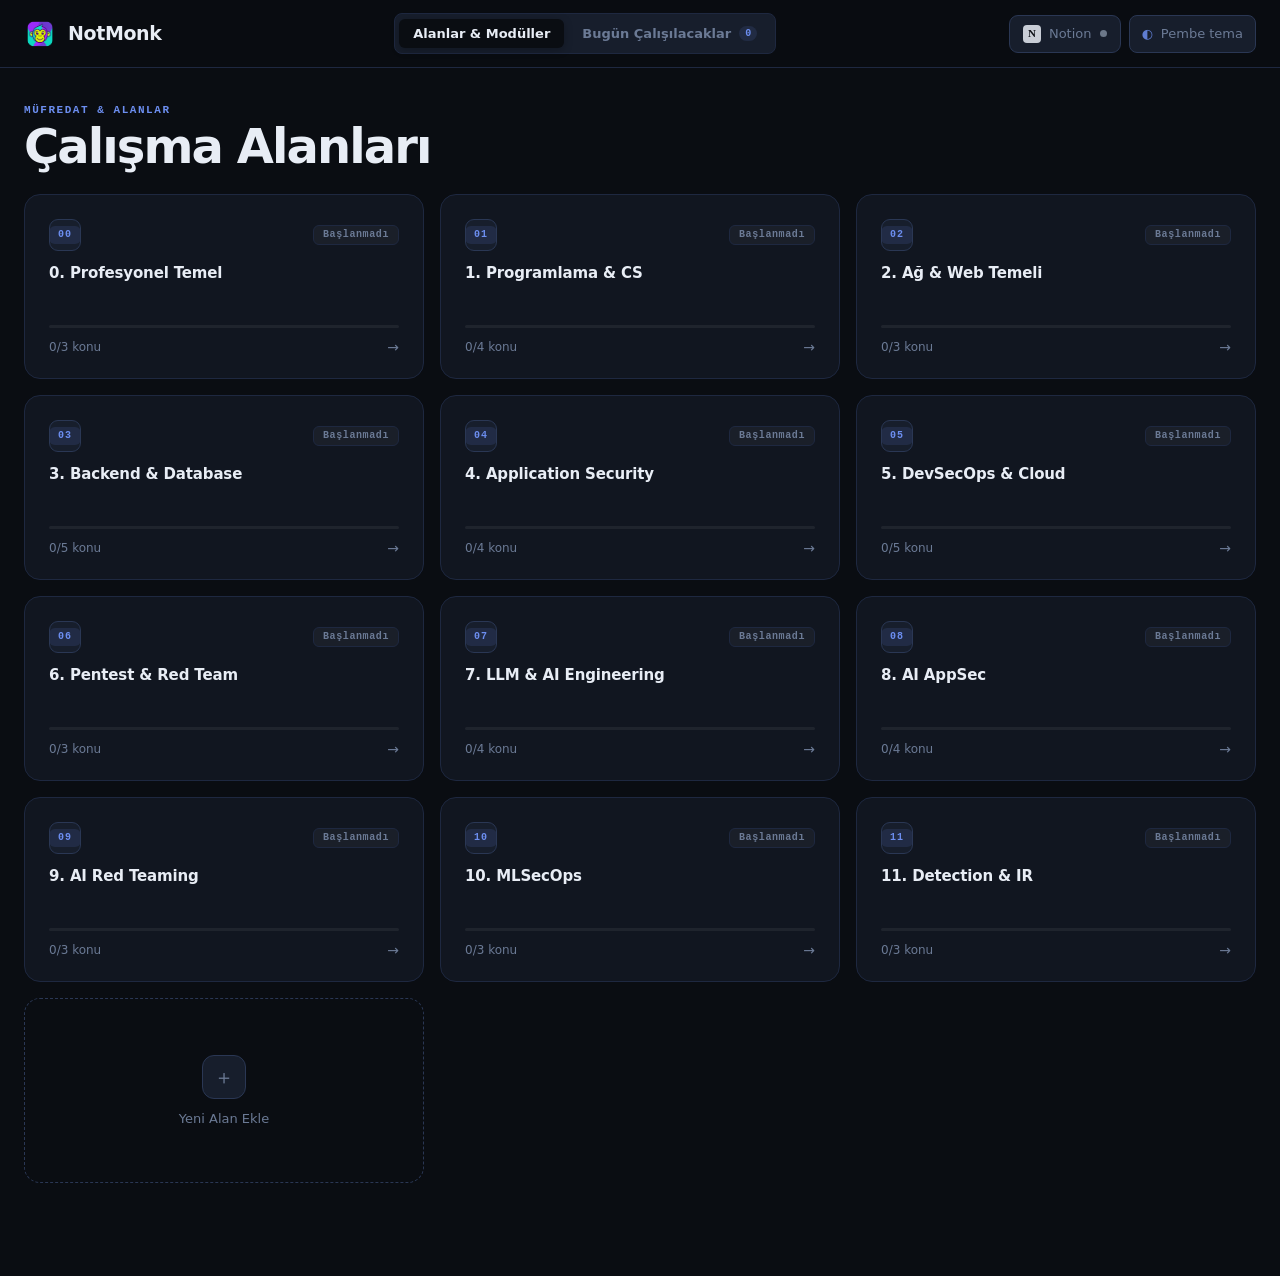
==== index.html @ cabd8d09 "feat(avatar): add custom profile photo & emoji upload system for areas with Notion sync" ====
<!DOCTYPE html>
<html lang="tr">
<head>
  <meta charset="UTF-8">
  <meta name="viewport" content="width=device-width, initial-scale=1">
  <title>NotMonk</title>
  <link rel="icon" type="image/png" href="assets/icon-32.png">
  <link rel="stylesheet" href="styles.css">
  <link rel="stylesheet" href="theme.css">
  <link rel="stylesheet" href="editor.css">
</head>
<body>
  <nav class="nav-shell">
    <div class="nav-inner">
      <a class="brand" href="#"><img class="brand-logo" src="assets/notmonk-logo.png" alt=""><strong>NotMonk</strong></a>
      <div class="nav-tabs">
        <button id="tab-modules" class="nav-tab active" type="button">
          <span>Alanlar & Modüller</span>
        </button>
        <button id="tab-today" class="nav-tab" type="button">
          <span>Bugün Çalışılacaklar</span>
          <b id="today-count-badge" class="tab-badge">0</b>
        </button>
      </div>
      <div class="nav-actions">
        <button id="notion-toggle-btn" class="nav-icon-btn" type="button" title="Notion Entegrasyonu">
          <span class="notion-icon">N</span>
          <span class="nav-btn-label">Notion</span>
          <span id="notion-status-dot" class="notion-status-dot" title="Bağlantı bekleniyor"></span>
        </button>
        <button id="theme-toggle" class="nav-icon-btn theme-toggle" type="button" aria-label="Temayı değiştir" title="Tema değiştir">
          <span class="theme-icon" aria-hidden="true">◐</span>
          <span class="nav-btn-label" id="theme-label">Pembe tema</span>
        </button>
        <button id="expand-tab" class="nav-icon-btn expand-btn" type="button" aria-label="Tam ekranda aç" title="Tam sekmede aç">⤢</button>
      </div>
    </div>
  </nav>
  <main class="app-shell">
    <section class="dashboard-head">
      <div class="dashboard-title-wrap">
        <button id="back-to-modules" class="back-btn hidden" type="button" title="Alanlara Geri Dön">
          <span class="back-arrow">←</span>
          <span>Tüm Alanlar</span>
        </button>
        <div>
          <span id="page-section-code" class="section-code">MÜFREDAT & ALANLAR</span>
          <div class="page-title-row">
            <button id="page-title-avatar" class="page-title-avatar hidden" type="button" title="Profil Fotoğrafını Değiştir"></button>
            <h1 id="page-title">Çalışma Alanları</h1>
          </div>
        </div>
      </div>
      <select id="sort-select" class="hidden" aria-hidden="true"><option value="updatedAt-desc">Elle sıralama</option></select>
    </section>

    <section class="workspace">
      <!-- 1. Seviye: Alan / Modül Kartları Izgarası -->
      <section id="modules-view" class="modules-view">
        <div id="modules-grid" class="modules-grid"></div>
      </section>

      <!-- 2. Seviye: Seçilen Modülün veya Bugünün Konuları -->
      <section id="topics-view" class="topics-view hidden">
        <div class="control-bar-header">
          <button id="clear-filters" class="clear-filters-link" type="button">Filtreleri temizle</button>
        </div>
        <div class="control-bar">
          <label class="search-wrap"><span>⌕</span><input id="search" type="search" placeholder="Konu veya not ara"></label>
          <label class="control-select"><span>DURUM</span><select id="status-filter">
            <option value="all">Tümü</option>
            <option value="todo">Başlamadım</option>
            <option value="learning">Öğreniyorum</option>
            <option value="done">Öğrendim</option>
          </select></label>
        </div>
        <div class="result-line">
          <span><b id="result-count">0</b> konu gösteriliyor</span>
          <button id="add-topic-btn" class="primary area-add-topic-btn" type="button">＋ Konu Ekle</button>
        </div>
        <section id="empty-state" class="empty hidden">
          <span>＋</span>
          <h2>Bu alanda henüz konu yok</h2>
          <p>İlk konunu ekleyerek başla.</p><button id="empty-add" class="primary">İlk konuyu ekle</button>
        </section>
        <section id="today-empty" class="empty hidden">
          <span>⭐</span>
          <h2>Bugün için seçili konu yok</h2>
          <p>Modüllerdeki konuların yanındaki yıldıza (★) basarak buraya ekleyebilirsin.</p>
          <button id="switch-to-all-btn" class="secondary" type="button">Alanlara Git</button>
        </section>
        <section id="no-results" class="empty hidden">
          <span>⌕</span>
          <h2>Sonuç bulunamadı</h2>
          <p>Aramanı veya filtrelerini değiştirmeyi dene.</p>
        </section>

        <section id="table-view" class="table-shell">
          <table>
            <thead>
              <tr>
                <th class="drag-head"></th>
                <th class="number-head">#</th>
                <th>KONU</th>
                <th>ALAN</th>
                <th class="status-head">DURUM</th>
                <th>NOT</th>
                <th>GÜNCELLEME</th>
                <th></th>
              </tr>
            </thead>
            <tbody id="topic-table-body"></tbody>
          </table>
        </section>
        <nav id="pagination" class="pagination" aria-label="Konu sayfaları"></nav>
      </section>
    </section>
  </main>
  <dialog id="topic-dialog" class="topic-page">
    <form id="topic-form" method="dialog" name="topic-form">
      <header class="editor-header">
        <div>
          <p class="eyebrow">KONU ÇALIŞMA SAYFASI</p>
          <h2 id="dialog-title">Konu ekle</h2>
        </div>
        <div class="editor-header-actions">
          <button id="toggle-editor-expand" class="icon-button expand-modal-btn" type="button" title="Tam Ekran Genişlet / Küçült">⤢</button>
          <a id="editor-notion-link" class="editor-notion-link hidden" target="_blank" rel="noopener" title="Notion'da aç"><span>N</span> Notion'da Aç ↗</a>
          <span id="save-hint">Değişiklikler kaydedilmedi</span>
          <button id="close-dialog" class="icon-button" type="button" aria-label="Kapat">×</button>
        </div>
      </header><input id="edit-id" type="hidden">
      <div class="editor-layout">
        <aside class="topic-sidebar">
          <label>KONU BAŞLIĞI<input id="title" required="" maxlength="120" placeholder="Örn. HTTP istek ve cevapları"></label>
          <div class="category-field">
            <div class="field-label-row"><span>ALAN</span><button id="toggle-category-manager" type="button" aria-expanded="false"><i>＋</i><b>Alanları yönet</b></button></div>
            <select id="category"></select>
            <section id="category-manager" class="category-manager">
              <div class="manager-heading"><div><b>Alanların</b><span id="category-count">0 alan</span></div><small>Kullanılan alanlar korunur</small></div>
              <div class="add-category"><input id="new-category" maxlength="30" placeholder="Yeni bir alan yaz…"><button id="add-category" type="button"><span>＋</span> Ekle</button></div>
              <div id="category-list" class="category-list"></div>
            </section>
          </div>
          <label>KAYNAK BAĞLANTISI<input id="resource" type="url" placeholder="https://..."></label>
          <section class="editor-status">
            <span>DURUM</span>
            <div id="editor-status-buttons" class="status-buttons"></div>
          </section>
        </aside>
        <div id="editor-resizer" class="editor-resizer" title="Genişletmek için sağa/sola sürükle"></div>
        <section class="notes-editor">
          <div class="notes-toolbar">
            <div class="notes-toolbar-left">
              <span class="notes-label">NOT DEFTERİ</span>
              <div class="notes-quick-tools">
                <button id="toolbar-link-btn" class="notes-tool-btn" type="button" title="Bağlantı Ekle (Ctrl+K)"><span>🔗</span> Link</button>
                <button id="toolbar-image-btn" class="notes-tool-btn" type="button" title="Görsel Ekle"><span>🖼️</span> Görsel</button>
              </div>
            </div>
            <span><b id="note-count">0</b> karakter</span>
          </div>
          <div class="editor-content-wrapper">
            <!-- Notion-style Floating Selection Toolbar -->
            <div id="editor-toolbar" class="editor-floating-toolbar hidden">
              <div class="float-group">
                <button type="button" class="float-btn" data-cmd="h1" title="Büyük Başlık (H1)">H1</button>
                <button type="button" class="float-btn" data-cmd="h2" title="Orta Başlık (H2)">H2</button>
              </div>
              <div class="float-divider"></div>
              <div class="float-group">
                <button type="button" class="float-btn" data-cmd="bold" title="Kalın (Ctrl+B)"><b>B</b></button>
                <button type="button" class="float-btn" data-cmd="italic" title="İtalik (Ctrl+I)"><i>I</i></button>
                <button type="button" class="float-btn" data-cmd="strike" title="Üstü Çizili"><s>S</s></button>
                <button type="button" class="float-btn" data-cmd="link" title="Bağlantı Ekle (Ctrl+K)">🔗</button>
                <button type="button" class="float-btn" data-cmd="image" title="Görsel Ekle">🖼️</button>
                <button type="button" class="float-btn" data-cmd="inline-code" title="Satır İçi Kod">&lt;/&gt;</button>
              </div>
              <div class="float-divider"></div>
              <div class="float-group">
                <button type="button" class="float-btn float-block-btn" data-cmd="code-block" title="Seçimi Kod Bloğuna Dönüştür">
                  <span class="float-icon">⚡</span> Kod
                </button>
                <button type="button" class="float-btn float-block-btn" data-cmd="terminal" title="Seçimi Terminal Komutuna Dönüştür">
                  <span class="float-icon">$</span> Terminal
                </button>
                <button type="button" class="float-btn float-block-btn" data-cmd="quote" title="Alıntıya Dönüştür">
                  <span class="float-icon">”</span> Alıntı
                </button>
                <button type="button" class="float-btn float-block-btn" data-cmd="info" title="İpucuna Dönüştür">
                  <span class="float-icon">💡</span> İpucu
                </button>
              </div>
              <div class="float-divider"></div>
              <div class="float-group float-colors">
                <button type="button" class="float-btn float-color" data-cmd="color" data-val="#6c8ef0" title="İndigo"><span class="color-dot" style="background:#6c8ef0"></span></button>
                <button type="button" class="float-btn float-color" data-cmd="color" data-val="#34d399" title="Yeşil"><span class="color-dot" style="background:#34d399"></span></button>
                <button type="button" class="float-btn float-color" data-cmd="color" data-val="#fbbf24" title="Sarı"><span class="color-dot" style="background:#fbbf24"></span></button>
                <button type="button" class="float-btn float-color" data-cmd="color" data-val="#f87171" title="Kırmızı"><span class="color-dot" style="background:#f87171"></span></button>
                <button type="button" class="float-btn float-color" data-cmd="color" data-val="#f472b6" title="Pembe"><span class="color-dot" style="background:#f472b6"></span></button>
                <button type="button" class="float-btn float-color" data-cmd="color" data-val="#e9edef" title="Varsayılan"><span class="color-dot" style="background:#e9edef"></span></button>
              </div>
            </div>
            <!-- Notion-style Floating Link Popover -->
            <div id="editor-link-popover" class="editor-popover hidden">
              <div class="popover-row">
                <span class="popover-icon">🔗</span>
                <input type="url" id="link-url-input" class="popover-input" placeholder="Bağlantı linki yapıştır (https://...)" autocomplete="off">
                <button type="button" id="link-apply-btn" class="popover-btn primary-btn">Ekle</button>
                <button type="button" id="link-unlink-btn" class="popover-btn secondary-btn hidden" title="Bağlantıyı Kaldır">Kaldır</button>
                <button type="button" id="link-cancel-btn" class="popover-close-btn" title="Kapat">✕</button>
              </div>
            </div>
            <!-- Notion-style Image Inserter Popover -->
            <div id="editor-image-popover" class="editor-popover image-popover hidden">
              <div class="popover-header">
                <span class="popover-title">🖼️ Görsel Ekle</span>
                <button type="button" id="img-pop-close" class="popover-close-btn" title="Kapat">✕</button>
              </div>
              <div class="image-popover-content">
                <input type="file" id="note-image-file-input" accept="image/*" style="display: none;">
                <button type="button" id="img-upload-btn" class="image-upload-trigger">
                  <span class="upload-icon">📁</span>
                  <div class="upload-text">
                    <b class="upload-title">Bilgisayardan Görsel Seç</b>
                    <span class="upload-sub">PNG, JPG, GIF, WebP (veya direkt sürükle / yapıştır)</span>
                  </div>
                </button>
                <div class="popover-or-divider"><span>veya web bağlantısı</span></div>
                <div class="popover-row">
                  <input type="url" id="img-url-input" class="popover-input" placeholder="https://.../gorsel.png" autocomplete="off">
                  <button type="button" id="img-url-apply-btn" class="popover-btn primary-btn">Ekle</button>
                </div>
                <input type="text" id="img-caption-input" class="popover-input popover-sub-input" placeholder="Açıklama / Başlık (isteğe bağlı)" autocomplete="off">
              </div>
            </div>
            <div id="editor-drop-zone" class="editor-drop-zone hidden">
              <div class="drop-zone-badge">📥 Görseli buraya bırak</div>
            </div>
            <div id="notes-editor" class="rich-notes-area" contenteditable="true" spellcheck="true"></div>
            <textarea id="notes" class="hidden"></textarea>
          </div>
        </section>
      </div>
      <footer class="editor-footer">
        <button id="delete-topic" class="danger hidden" type="button">Konuyu sil</button><div class="footer-spacer"></div><button id="cancel-dialog" class="secondary cancel-button" type="button">Vazgeç</button><button class="primary save-button" type="submit">Değişiklikleri kaydet</button>
      </footer>
    </form>
  </dialog>
  <dialog id="notion-dialog" class="notion-dialog">
    <div class="notion-modal-content">
      <header class="dialog-header">
        <div class="dialog-title-wrap">
          <span class="notion-dialog-icon">N</span>
          <div>
            <h2>Notion Entegrasyonu</h2>
            <p>Konularını ve notlarını Notion veritabanınla senkronize et.</p>
          </div>
        </div>
        <button id="close-notion-dialog" class="icon-button" type="button" aria-label="Kapat">×</button>
      </header>
      
      <div class="notion-dialog-body">
        <div class="notion-guide-card">
          <div class="guide-title">💡 Notion ile Nasıl Bağlanır? (Teamspace & Alanlar)</div>
          <ol class="guide-steps">
            <li><a href="https://www.notion.so/my-integrations" target="_blank" rel="noopener">notion.so/my-integrations</a> adresinden entegrasyon oluşturup <b>API Token</b>'ı al.</li>
            <li><b>En Pratik Yol (Şemsiye Sayfa):</b> Notion'da <b>"NotMonk"</b> adında tek bir ana sayfa aç. İçine alanlarını alt sayfa olarak ekle (örn: 🛡️ Siber Güvenlik, 💻 Frontend).</li>
            <li>En tepedeki "NotMonk" sayfasında sağ üstteki <b>... &gt; Connections &gt; NotMonk</b> seçerek yetki ver (bütün alt alanlar otomatik bağlanır!).</li>
            <li>Aşağıdaki <b>"Notion'dan Konuları Çek"</b>e tıkla! Tüm alanların ve konuların anında listelenecektir.</li>
          </ol>
        </div>

        <form id="notion-config-form" class="notion-form" onsubmit="return false;">
          <label class="notion-field-label">
            <span>NOTION API TOKEN (SECRET)</span>
            <input id="notion-token" type="password" placeholder="ntn_... veya secret_..." autocomplete="off">
          </label>

          <label class="notion-field-label">
            <span>NOTİON SAYFA / DATABASE LİNKİ VEYA ID (OPSİYONEL)</span>
            <input id="notion-db-id" type="text" placeholder="Boş bırakabilirsin veya Notion ana sayfa linkini yapıştırabilirsin">
          </label>

          <div class="notion-checkbox-row">
            <label class="toggle-checkbox">
              <input id="notion-auto-sync" type="checkbox">
              <span>Otomatik Senkronizasyon (Konu ve not değiştikçe Notion'ı güncelle)</span>
            </label>
          </div>

          <div class="notion-test-row">
            <button id="notion-test-btn" class="secondary" type="button">Bağlantıyı Test Et</button>
            <span id="notion-status-msg" class="notion-status-msg"></span>
          </div>
        </form>

        <div class="notion-sync-section">
          <div class="sync-section-title">TOPLU SENKRONİZASYON</div>
          <div class="sync-actions-row">
            <button id="notion-push-all-btn" class="secondary sync-btn" type="button">
              <span class="sync-emoji">📤</span>
              <div class="sync-info">
                <b>Tümünü Notion'a Aktar</b>
                <small>NotMonk'taki tüm konuları Notion'a yükler</small>
              </div>
            </button>
            <button id="notion-pull-all-btn" class="secondary sync-btn" type="button">
              <span class="sync-emoji">📥</span>
              <div class="sync-info">
                <b>Notion'dan Konuları Çek</b>
                <small>Notion Teamspace ve konularını NotMonk'a aktarır</small>
              </div>
            </button>
            <button id="purge-demo-btn" class="secondary sync-btn" type="button" title="Varsayılan siber güvenlik örnek şablonunu kaldırır">
              <span class="sync-emoji">🧹</span>
              <div class="sync-info">
                <b>Örnek Şablonu Temizle</b>
                <small>Varsayılan 12 modülü siler, sadece Notion'ı tutar</small>
              </div>
            </button>
          </div>
          <div id="notion-sync-progress" class="sync-progress hidden">
            <div class="progress-bar-wrap">
              <div id="notion-sync-bar" class="sync-bar-fill"></div>
            </div>
            <span id="notion-sync-text" class="sync-text">Senkronize ediliyor...</span>
          </div>
        </div>
      </div>

      <footer class="dialog-footer">
        <button id="save-notion-config" class="primary" type="button">Ayarları Kaydet</button>
      </footer>
    </div>
  </dialog>
  <dialog id="new-category-dialog" class="new-category-dialog">
    <form id="new-category-form" onsubmit="return false;">
      <header class="dialog-header">
        <div class="dialog-title-wrap">
          <span class="dialog-icon-badge">+</span>
          <div>
            <h2>Yeni Çalışma Alanı</h2>
            <p>Yeni bir modül ekle, ardından konularını oluştur.</p>
          </div>
        </div>
        <button id="close-new-category-dialog" class="icon-button" type="button" aria-label="Kapat">✕</button>
      </header>
      <div class="mini-dialog-body">
        <div class="new-area-avatar-row">
          <button type="button" id="new-category-avatar-btn" class="new-category-avatar-btn" title="Simge / Fotoğraf Seç">
            <span id="new-category-avatar-preview">📁</span>
            <span class="avatar-edit-overlay">📷</span>
          </button>
          <div class="new-area-avatar-label">
            <span>ALAN PROFİLİ / SİMGESİ</span>
            <small>Tıklayarak fotoğraf yükle veya emoji seç</small>
          </div>
        </div>
        <label class="modal-field">
          <span>Alan / Modül Adı</span>
          <input id="modal-category-input" maxlength="60" placeholder="Örn: Mobil Uygulama Güvenliği" autocomplete="off">
        </label>
      </div>
      <footer class="dialog-footer">
        <button id="cancel-new-category" class="secondary" type="button">Vazgeç</button>
        <button id="submit-new-category" class="primary" type="button">Oluştur →</button>
      </footer>
    </form>
  </dialog>
  <dialog id="area-avatar-dialog" class="area-avatar-dialog">
    <div class="avatar-dialog-content">
      <header class="dialog-header">
        <div class="dialog-title-wrap">
          <span class="dialog-icon-badge">🖼️</span>
          <div>
            <h2 id="avatar-dialog-title">Alan Profil Fotoğrafı</h2>
            <p id="avatar-dialog-sub">Profil fotoğrafı veya simge belirle.</p>
          </div>
        </div>
        <button id="close-avatar-dialog" class="icon-button" type="button" aria-label="Kapat">✕</button>
      </header>
      
      <div class="avatar-dialog-body">
        <div class="avatar-preview-section">
          <div id="avatar-big-preview" class="avatar-big-preview">
            <span id="avatar-big-preview-content">📁</span>
          </div>
          <div class="avatar-upload-actions">
            <input type="file" id="avatar-file-input" accept="image/*" class="hidden">
            <button type="button" id="avatar-upload-btn" class="primary avatar-btn">
              📷 Bilgisayardan Fotoğraf Yükle
            </button>
            <button type="button" id="avatar-remove-btn" class="secondary avatar-btn danger-text">
              ✕ Fotoğrafı Kaldır
            </button>
          </div>
        </div>

        <div class="avatar-url-row">
          <label class="modal-field">
            <span>VEYA GÖRSEL BAĞLANTISI (URL)</span>
            <div class="input-with-action">
              <input id="avatar-url-input" type="url" placeholder="https://... görsel linki">
              <button type="button" id="avatar-apply-url-btn" class="secondary">Uygula</button>
            </div>
          </label>
        </div>

        <div class="avatar-emoji-section">
          <span class="section-label">VEYA HIZLI EMOJİ SEÇ</span>
          <div class="avatar-emoji-grid">
            <button type="button" class="avatar-emoji-btn">🛡️</button>
            <button type="button" class="avatar-emoji-btn">💻</button>
            <button type="button" class="avatar-emoji-btn">⚙️</button>
            <button type="button" class="avatar-emoji-btn">☁️</button>
            <button type="button" class="avatar-emoji-btn">🤖</button>
            <button type="button" class="avatar-emoji-btn">📱</button>
            <button type="button" class="avatar-emoji-btn">🎯</button>
            <button type="button" class="avatar-emoji-btn">🚀</button>
            <button type="button" class="avatar-emoji-btn">🔒</button>
            <button type="button" class="avatar-emoji-btn">🧠</button>
            <button type="button" class="avatar-emoji-btn">🎨</button>
            <button type="button" class="avatar-emoji-btn">📊</button>
            <button type="button" class="avatar-emoji-btn">⚡</button>
            <button type="button" class="avatar-emoji-btn">🔥</button>
            <button type="button" class="avatar-emoji-btn">📁</button>
            <button type="button" class="avatar-emoji-btn">🌐</button>
          </div>
        </div>
      </div>

      <footer class="dialog-footer">
        <button id="cancel-avatar-dialog" class="secondary" type="button">İptal</button>
        <button id="save-avatar-btn" class="primary" type="button">Kaydet</button>
      </footer>
    </div>
  </dialog>
  <dialog id="confirm-dialog" class="confirm-dialog"><div class="confirm-icon">!</div><h2 id="confirm-title">Emin misin?</h2><p id="confirm-message"></p><div class="confirm-actions"><button id="confirm-cancel" class="secondary" type="button">Geri dön</button><button id="confirm-accept" class="confirm-danger" type="button">Onayla</button></div></dialog>
  <script src="prism.js"></script>
  <script src="prism-langs.js"></script>
  <script src="editor-rich.js"></script>
  <script src="notion.js"></script>
  <script src="roadmap.js"></script>
  <script src="app.js"></script>
</body>
</html>
---- styles.css ----
:root {
  color-scheme: dark;
  --bg: #0a0d12;
  --panel: #111620;
  --panel2: #171e2c;
  --line: #1e2840;
  --line2: #2a3754;
  --text: #e8edf5;
  --muted: #6b7a95;
  --accent: #6c8ef0;
  --accent-soft: rgba(108, 142, 240, 0.12);
  --success: #4ade80;
  --success-soft: rgba(74, 222, 128, 0.12);
  --danger: #f87171;
  --danger-soft: rgba(248, 113, 113, 0.12);
}

* {
  box-sizing: border-box;
}

body {
  margin: 0;
  background: var(--bg);
  color: var(--text);
  font: 14px/1.5 Inter, system-ui, -apple-system, BlinkMacSystemFont, sans-serif;
  min-height: 100vh;
}

/* ── Navigation ───────────────────────────────────────────────────────────── */
.nav-shell {
  height: 68px;
  border-bottom: 1px solid var(--line);
  display: flex;
  align-items: center;
  background: rgba(10, 13, 18, 0.96);
  backdrop-filter: blur(12px);
  position: sticky;
  top: 0;
  z-index: 20;
}

.nav-inner,
.app-shell {
  width: min(1440px, calc(100% - 48px));
  margin: auto;
}

.nav-inner {
  display: flex;
  align-items: center;
  justify-content: space-between;
  gap: 20px;
}

.brand {
  display: flex;
  align-items: center;
  gap: 12px;
  color: var(--text);
  text-decoration: none;
  font-size: 19px;
  font-weight: 700;
  letter-spacing: -0.02em;
}

.brand-logo {
  width: 32px;
  height: 32px;
  border-radius: 6px;
  object-fit: cover;
}

.nav-tabs {
  display: flex;
  align-items: center;
  gap: 4px;
  background: var(--panel2);
  border: 1px solid var(--line);
  padding: 4px;
  border-radius: 8px;
}

.nav-tab {
  border: 0;
  background: transparent;
  color: var(--muted);
  font: 600 13px/1 Inter, system-ui, sans-serif;
  padding: 8px 14px;
  border-radius: 6px;
  cursor: pointer;
  display: flex;
  align-items: center;
  gap: 8px;
  transition: all 0.15s ease;
}

.nav-tab:hover {
  color: var(--text);
}

.nav-tab.active {
  background: var(--bg);
  color: var(--text);
  box-shadow: 0 2px 8px rgba(0, 0, 0, 0.25);
}

.tab-badge {
  font: 700 10px monospace;
  background: var(--accent-soft);
  color: var(--accent);
  padding: 2px 6px;
  border-radius: 10px;
  min-width: 18px;
  text-align: center;
}


.nav-actions {
  display: flex;
  align-items: center;
  gap: 8px;
}

/* ── Unified Nav Icon Button ─────────────────────────────────────────────── */
.nav-icon-btn {
  height: 38px;
  display: inline-flex;
  align-items: center;
  gap: 8px;
  padding: 0 13px;
  border: 1px solid var(--line2);
  border-radius: 9px;
  background: var(--panel2);
  color: var(--muted);
  font: 500 13px Inter, system-ui, sans-serif;
  cursor: pointer;
  transition: all 0.18s ease;
  white-space: nowrap;
}

.nav-icon-btn:hover {
  background: var(--panel);
  border-color: var(--line2);
  color: var(--text);
}

.nav-icon-btn:only-child,
.nav-icon-btn.expand-btn {
  width: 38px;
  padding: 0;
  justify-content: center;
}

.nav-btn-label {
  font-size: 13px;
  font-weight: 500;
}

/* ── Buttons ──────────────────────────────────────────────────────────────── */
.primary,
.secondary,
.danger,
.icon-button {
  border: 0;
  border-radius: 8px;
  cursor: pointer;
  font: inherit;
  transition: all 0.18s ease;
  display: inline-flex;
  align-items: center;
  justify-content: center;
  white-space: nowrap;
}

.primary {
  background: var(--accent);
  color: #fff;
  font-weight: 600;
  font-size: 13px;
  padding: 0 16px;
  height: 38px;
  letter-spacing: -0.01em;
}

.primary:hover {
  filter: brightness(1.08);
  transform: translateY(-1px);
  box-shadow: 0 4px 12px rgba(0, 0, 0, 0.35);
}

.secondary {
  background: var(--panel2);
  color: var(--text);
  border: 1px solid var(--line2);
  padding: 0 14px;
  height: 38px;
  font-size: 13px;
}

.secondary:hover {
  background: var(--panel);
  border-color: var(--line2);
  color: var(--text);
}

.danger {
  background: var(--danger-soft);
  color: var(--danger);
  border: 1px solid rgba(248, 113, 113, 0.25);
  padding: 0 14px;
  height: 38px;
  font-size: 13px;
}

.danger:hover {
  background: rgba(248, 113, 113, 0.18);
}

.icon-button {
  background: transparent;
  color: var(--muted);
  padding: 8px 10px;
}

.icon-button:hover {
  color: var(--text);
}

/* ── Nav Action Buttons ───────────────────────────────────────────────────── */
.expand-button {
  height: 38px;
  width: 38px;
  border: 1px solid var(--line2);
  border-radius: 8px;
  font-size: 16px;
  background: var(--panel2);
  color: var(--muted);
  transition: all 0.18s ease;
}

.expand-button:hover {
  border-color: var(--line2);
  background: var(--panel);
  color: var(--text);
}

.add-topic-button {
  height: 38px;
  display: flex;
  align-items: center;
  gap: 8px;
  padding: 0 14px;
  border-radius: 9px;
  font-size: 13px;
  font-weight: 600;
  letter-spacing: -0.01em;
}

.add-topic-button .add-icon {
  font-size: 16px;
  line-height: 1;
  opacity: 0.9;
}

.add-copy {
  display: flex;
  flex-direction: column;
  text-align: left;
  line-height: 1.15;
  gap: 1px;
}

.add-copy small {
  font-size: 9px;
  opacity: 0.65;
  font-family: monospace;
  letter-spacing: 0.08em;
  text-transform: uppercase;
}

.add-copy b {
  font-size: 12px;
  font-weight: 700;
}

.add-topic-button kbd {
  background: rgba(255, 255, 255, 0.12);
  border: 1px solid rgba(255, 255, 255, 0.18);
  border-radius: 4px;
  padding: 2px 6px;
  font: 700 10px monospace;
  margin-left: 2px;
  letter-spacing: 0;
}


/* ── Dashboard Header & Progress ─────────────────────────────────────────── */
.app-shell {
  padding: 36px 0 60px;
}

.dashboard-head {
  display: flex;
  align-items: center;
  justify-content: space-between;
  gap: 30px;
  margin-bottom: 24px;
}

.section-code {
  display: block;
  color: var(--accent);
  font: 700 11px monospace;
  letter-spacing: 0.14em;
  margin-bottom: 6px;
}

.dashboard-head h1 {
  font-size: clamp(32px, 4.5vw, 48px);
  line-height: 1;
  margin: 0;
  letter-spacing: -0.04em;
}

/* ── Star Button in Table ─────────────────────────────────────────────────── */
.star-btn {
  border: 0;
  background: transparent;
  color: #4a5665;
  font-size: 16px;
  line-height: 1;
  padding: 2px 4px;
  border-radius: 4px;
  cursor: pointer;
  transition: all 0.12s;
}

.star-btn:hover {
  color: #ffc233;
  transform: scale(1.15);
}

.star-btn.active {
  color: #ffbe26;
}


.star-btn:hover {
  color: #ffc233;
  transform: scale(1.15);
}

.star-btn.active {
  color: #ffbe26;
}



/* ── Control Bar & Search ─────────────────────────────────────────────────── */
.control-bar-header {
  display: flex;
  justify-content: flex-end;
  align-items: center;
  margin-bottom: 8px;
  padding-right: 2px;
}

.clear-filters-link,
#clear-filters {
  border: 0;
  background: transparent;
  color: var(--muted);
  font: 500 11px Inter, system-ui, sans-serif;
  cursor: pointer;
  padding: 3px 8px;
  border-radius: 5px;
  transition: all 0.15s ease;
  display: inline-flex;
  align-items: center;
  gap: 4px;
}

.clear-filters-link:hover,
#clear-filters:hover {
  color: var(--accent);
  background: var(--panel2);
}

.control-bar {
  display: grid;
  grid-template-columns: 1fr 200px;
  border: 1px solid var(--line);
  border-radius: 12px;
  overflow: hidden;
  background: var(--panel);
  margin-bottom: 16px;
}

.search-wrap,
.control-select {
  height: 54px;
  margin: 0;
  padding: 0 18px;
  display: flex;
  align-items: center;
  gap: 12px;
  border-right: 1px solid var(--line);
}

.control-bar > *:last-child {
  border-right: 0;
}

.search-wrap span {
  font-size: 18px;
  color: var(--muted);
}

.search-wrap input,
.control-select select {
  width: 100%;
  border: 0;
  background: transparent;
  color: var(--text);
  font-size: 14px;
  font-weight: 500;
  outline: none;
  padding: 0;
}

.control-select select option {
  background: var(--panel);
  color: var(--text);
}

.control-select {
  display: grid;
  gap: 2px;
  align-content: center;
}

.control-select span {
  font: 700 9px monospace;
  color: var(--accent);
  letter-spacing: 0.12em;
}

.result-line {
  display: flex;
  justify-content: space-between;
  align-items: center;
  color: var(--muted);
  font-size: 12px;
  margin: 0 0 16px;
  padding: 0 2px;
}

.result-line b {
  color: var(--text);
}

.result-actions {
  display: flex;
  align-items: center;
  gap: 12px;
}

.area-add-topic-btn {
  height: 38px;
  padding: 0 18px;
  font-size: 13px;
  font-weight: 600;
  border-radius: 9px;
  box-shadow: 0 2px 6px rgba(0, 0, 0, 0.25);
}

.area-add-topic-btn:hover {
  box-shadow: 0 4px 12px rgba(0, 0, 0, 0.35);
}

/* ── Table View ───────────────────────────────────────────────────────────── */
.table-shell {
  border: 1px solid var(--line);
  border-radius: 10px;
  overflow-x: auto;
  background: var(--panel);
}

table {
  border-collapse: collapse;
  width: 100%;
  min-width: 960px;
  text-align: left;
}

th {
  background: #090d13;
  border-bottom: 1px solid var(--line);
  padding: 14px 16px;
  color: #7f8995;
  font: 700 10px monospace;
  letter-spacing: 0.08em;
  white-space: nowrap;
}

td {
  padding: 14px 16px;
  border-bottom: 1px solid #141b24;
  color: #aeb6bf;
  vertical-align: middle;
}

tbody tr {
  cursor: pointer;
  transition: background 0.12s ease;
}

tbody tr:last-child td {
  border-bottom: 0;
}

tbody tr:hover {
  background: #111720;
}

.drag-head,
.drag-cell {
  width: 38px;
  padding-right: 0;
  text-align: center;
}

.drag-handle {
  border: 0;
  background: transparent;
  color: #3f4d5d;
  font-size: 16px;
  cursor: grab;
  padding: 4px;
  border-radius: 4px;
  line-height: 1;
}

.drag-handle:hover {
  color: var(--text);
  background: rgba(255, 255, 255, 0.05);
}

.number-head,
.row-number {
  width: 48px;
  text-align: center;
  color: #4c5967;
  font: 700 12px monospace;
}

.table-title {
  font-weight: 600;
  color: var(--text);
  min-width: 220px;
  max-width: 320px;
}

.title-wrap {
  display: flex;
  align-items: center;
  gap: 8px;
}

.resource-icon-link {
  display: inline-flex;
  align-items: center;
  justify-content: center;
  width: 20px;
  height: 20px;
  font-size: 11px;
  color: var(--accent);
  text-decoration: none;
  border-radius: 4px;
  background: var(--accent-soft);
  opacity: 0.8;
  transition: all 0.12s;
}

.resource-icon-link:hover {
  opacity: 1;
  transform: scale(1.15);
  background: rgba(0, 237, 159, 0.25);
}

.category-pill {
  display: inline-block;
  font: 700 10px monospace;
  color: var(--accent);
  background: var(--accent-soft);
  border: 1px solid rgba(0, 237, 159, 0.25);
  border-radius: 4px;
  padding: 4px 8px;
  white-space: nowrap;
}

.status-head {
  min-width: 260px;
}

.status-buttons {
  display: flex;
  align-items: center;
  gap: 6px;
  white-space: nowrap;
}

.status-button {
  min-height: 32px;
  display: inline-flex;
  align-items: center;
  gap: 6px;
  border: 1px solid var(--line);
  border-radius: 6px;
  padding: 6px 10px;
  background: transparent;
  color: var(--muted);
  font: 700 10px monospace;
  cursor: pointer;
  transition: all 0.12s ease;
}

.status-button::before {
  content: "";
  width: 6px;
  height: 6px;
  border-radius: 50%;
  background: currentColor;
}

.status-todo {
  --status-color: #ff6572;
}

.status-learning {
  --status-color: #f0be3f;
}

.status-done {
  --status-color: #31d495;
}

.status-button:hover {
  border-color: var(--status-color);
  color: var(--status-color);
  background: color-mix(in srgb, var(--status-color) 12%, transparent);
}

.status-button.active {
  background: var(--status-color);
  border-color: var(--status-color);
  color: #07100c;
  box-shadow: 0 4px 12px color-mix(in srgb, var(--status-color) 25%, transparent);
}

.status-button.active::before {
  background: #07100c;
}

.status-todo.active {
  color: #fff;
}

.status-todo.active::before {
  background: #fff;
}

.table-notes {
  max-width: 280px;
  white-space: nowrap;
  overflow: hidden;
  text-overflow: ellipsis;
  color: #8b96a4;
  font-size: 13px;
}

.table-date {
  font: 11px monospace;
  color: #5d6a78;
  white-space: nowrap;
}

.row-action {
  border: 1px solid var(--line);
  background: transparent;
  color: var(--muted);
  font-size: 11px;
  font-weight: 600;
  padding: 5px 10px;
  border-radius: 6px;
  cursor: pointer;
  transition: all 0.12s;
}

.row-action:hover {
  border-color: var(--accent);
  color: var(--accent);
}

/* Dragging styles */
tr.dragging {
  opacity: 0.4;
  background: #1a2330 !important;
}

tr.drag-over {
  border-top: 2px solid var(--accent);
  background: #111a24;
}

/* ── Empty States & Pagination ────────────────────────────────────────────── */
.empty {
  text-align: center;
  border: 1px dashed var(--line);
  border-radius: 10px;
  padding: 60px 20px;
  background: var(--panel);
}

.empty > span {
  font-size: 36px;
  color: var(--accent);
  display: block;
  margin-bottom: 12px;
}

.empty h2 {
  font-size: 20px;
  margin: 0 0 6px;
}

.empty p {
  color: var(--muted);
  margin: 0 0 18px;
}

.pagination {
  display: flex;
  justify-content: center;
  gap: 6px;
  margin-top: 24px;
}

.pagination button {
  border: 1px solid var(--line);
  background: var(--panel);
  color: var(--muted);
  padding: 7px 12px;
  border-radius: 6px;
  font: 600 12px monospace;
  cursor: pointer;
  transition: all 0.12s;
}

.pagination button:hover:not(:disabled) {
  border-color: var(--line2);
  color: var(--text);
}

.pagination button.active {
  background: var(--accent);
  border-color: var(--accent);
  color: #04110c;
  font-weight: 700;
}

.pagination button:disabled {
  opacity: 0.35;
  cursor: not-allowed;
}

.hidden {
  display: none !important;
}

/* ── Responsive & Compact Popup Rules ─────────────────────────────────────── */
@media (max-width: 900px) {
  .nav-inner,
  .app-shell {
    width: calc(100% - 32px);
  }
  .nav-stats {
    gap: 20px;
  }
  .dashboard-head {
    flex-direction: column;
    align-items: stretch;
  }
  .control-bar {
    grid-template-columns: 1fr 1fr;
  }

  .search-wrap {
    grid-column: 1 / -1;
    border-right: 0;
    border-bottom: 1px solid var(--line);
  }
}

@media (max-width: 650px) {
  .nav-shell {
    height: 68px;
  }
  .nav-stats {
    display: none;
  }
  .dashboard-head h1 {
    font-size: 28px;
  }
  .control-bar {
    grid-template-columns: 1fr;
  }
  .control-select {
    border-right: 0;
    border-bottom: 1px solid var(--line);
  }
  .control-select:last-child {
    border-bottom: 0;
  }
  /* In narrow popup, hide less critical columns */
  .table-notes,
  .table-date,
  th:nth-child(6),
  th:nth-child(7) {
    display: none;
  }
  table {
    min-width: 100%;
  }
}

/* ── Notion Integration Styles ────────────────────────────────────────────── */
.notion-toggle-btn {
  display: flex;
  align-items: center;
  gap: 7px;
  background: var(--panel2);
  border: 1px solid var(--line2);
  color: var(--muted);
  font: 600 13px Inter, system-ui, sans-serif;
  padding: 0 12px;
  height: 38px;
  border-radius: 8px;
  cursor: pointer;
  transition: all 0.18s ease;
}

.notion-toggle-btn:hover {
  border-color: var(--line2);
  background: var(--panel);
  color: var(--text);
}

.notion-icon {
  font-family: Georgia, serif;
  font-weight: 700;
  font-size: 11px;
  background: var(--text);
  color: var(--bg);
  width: 18px;
  height: 18px;
  border-radius: 4px;
  display: grid;
  place-items: center;
  line-height: 1;
  flex-shrink: 0;
  opacity: 0.85;
  transition: opacity 0.18s ease;
}

.notion-toggle-btn:hover .notion-icon {
  opacity: 1;
}

.notion-status-dot {
  width: 7px;
  height: 7px;
  border-radius: 50%;
  background: #6c7889;
  transition: background 0.2s ease;
}

.notion-status-dot.connected {
  background: var(--success);
  box-shadow: 0 0 6px var(--success);
}

.notion-status-dot.error {
  background: var(--danger);
}

.notion-row-link {
  display: inline-flex;
  align-items: center;
  justify-content: center;
  width: 20px;
  height: 20px;
  font-family: Georgia, serif;
  font-weight: 700;
  font-size: 11px;
  color: var(--text);
  text-decoration: none;
  border-radius: 4px;
  background: rgba(255, 255, 255, 0.08);
  border: 1px solid var(--line);
  opacity: 0.85;
  transition: all 0.12s;
}

.notion-row-link:hover {
  opacity: 1;
  border-color: var(--line2);
  background: rgba(255, 255, 255, 0.15);
}

.editor-notion-link {
  display: inline-flex;
  align-items: center;
  gap: 6px;
  font: 600 12px Inter, system-ui, sans-serif;
  color: var(--text);
  text-decoration: none;
  background: var(--panel2);
  border: 1px solid var(--line);
  padding: 6px 12px;
  border-radius: 6px;
  transition: all 0.15s;
}

.editor-notion-link span {
  font-family: Georgia, serif;
  font-weight: 700;
  font-size: 12px;
  background: var(--text);
  color: var(--bg);
  width: 15px;
  height: 15px;
  border-radius: 2px;
  display: grid;
  place-items: center;
  line-height: 1;
}

.editor-notion-link:hover {
  background: var(--panel);
  border-color: var(--line2);
}

/* ── Notion Dialog ────────────────────────────────────────────────────────── */
.notion-dialog {
  border: 1px solid var(--line2);
  border-radius: 20px;
  background: var(--panel);
  color: var(--text);
  padding: 0;
  width: min(560px, calc(100vw - 32px));
  box-shadow: 0 32px 80px rgba(0, 0, 0, 0.7), 0 0 0 1px rgba(108, 142, 240, 0.06);
}

.notion-dialog::backdrop {
  background: rgba(5, 8, 15, 0.75);
  backdrop-filter: blur(6px);
}

.notion-modal-content {
  display: flex;
  flex-direction: column;
  max-height: 88vh;
}

.notion-dialog .dialog-header {
  display: flex;
  align-items: center;
  justify-content: space-between;
  padding: 22px 24px 18px;
  border-bottom: 1px solid var(--line);
}

.notion-dialog-icon {
  font-family: Georgia, serif;
  font-weight: 700;
  font-size: 16px;
  background: var(--text);
  color: var(--bg);
  width: 36px;
  height: 36px;
  border-radius: 8px;
  display: grid;
  place-items: center;
  line-height: 1;
  flex-shrink: 0;
}

.dialog-title-wrap {
  display: flex;
  align-items: center;
  gap: 14px;
}

.dialog-title-wrap h2 {
  font-size: 16px;
  font-weight: 700;
  margin: 0 0 2px;
  letter-spacing: -0.01em;
}

.dialog-title-wrap p {
  font-size: 12px;
  color: var(--muted);
  margin: 0;
}

.notion-dialog-body {
  padding: 20px 24px;
  overflow-y: auto;
  display: flex;
  flex-direction: column;
  gap: 18px;
}

.notion-guide-card {
  background: var(--panel2);
  border: 1px solid var(--line);
  border-radius: 10px;
  padding: 14px 16px;
}

.guide-title {
  font-weight: 700;
  font-size: 12px;
  color: var(--accent);
  margin-bottom: 8px;
  letter-spacing: 0.01em;
}

.guide-steps {
  margin: 0;
  padding-left: 16px;
  font-size: 12px;
  line-height: 1.65;
  color: var(--muted);
}

.guide-steps li { margin-bottom: 2px; }

.guide-steps a {
  color: var(--accent);
  text-decoration: none;
}
.guide-steps a:hover { text-decoration: underline; }

.notion-form {
  display: flex;
  flex-direction: column;
  gap: 12px;
}

.notion-field-label {
  display: flex;
  flex-direction: column;
  gap: 6px;
  font: 700 10px/1 monospace;
  letter-spacing: 0.08em;
  text-transform: uppercase;
  color: var(--muted);
}

.notion-field-label input {
  font: 500 13px Inter, system-ui, sans-serif;
  background: var(--panel2);
  border: 1px solid var(--line2);
  color: var(--text);
  padding: 11px 13px;
  border-radius: 9px;
  outline: none;
  transition: border-color 0.15s, box-shadow 0.15s;
}

.notion-field-label input:focus {
  border-color: var(--accent);
  box-shadow: 0 0 0 3px rgba(108, 142, 240, 0.15);
}

.notion-field-label input::placeholder {
  color: var(--muted);
  opacity: 0.5;
}

.notion-checkbox-row {
  display: flex;
  align-items: center;
  margin-top: 2px;
}

.toggle-checkbox {
  display: flex;
  align-items: center;
  gap: 9px;
  font-size: 13px;
  color: var(--text);
  cursor: pointer;
}

.toggle-checkbox input { cursor: pointer; }

.notion-test-row {
  display: flex;
  align-items: center;
  gap: 12px;
  flex-wrap: wrap;
}

.notion-status-msg {
  font-size: 12px;
  font-weight: 600;
}
.notion-status-msg.success { color: var(--success); }
.notion-status-msg.error { color: var(--danger); }

.notion-sync-section {
  border-top: 1px solid var(--line);
  padding-top: 16px;
}

.sync-section-title {
  font: 700 10px/1 monospace;
  letter-spacing: 0.1em;
  text-transform: uppercase;
  color: var(--muted);
  margin-bottom: 12px;
}

.sync-actions-row {
  display: grid;
  grid-template-columns: 1fr 1fr;
  gap: 10px;
}

.sync-btn {
  display: flex;
  align-items: flex-start;
  gap: 10px;
  padding: 12px 14px;
  text-align: left;
  border-radius: 10px;
  height: auto;
  cursor: pointer;
  border: 1px solid var(--line2);
  background: var(--panel2);
  color: var(--text);
  transition: all 0.18s ease;
}

.sync-btn:hover {
  background: var(--panel);
  border-color: var(--line2);
}

.sync-emoji {
  font-size: 18px;
  line-height: 1;
  margin-top: 1px;
}

.sync-info b {
  display: block;
  font-size: 12px;
  font-weight: 700;
  margin-bottom: 3px;
}

.sync-info small {
  display: block;
  font-size: 11px;
  color: var(--muted);
  line-height: 1.4;
}

.sync-progress {
  margin-top: 12px;
  display: flex;
  flex-direction: column;
  gap: 6px;
}

.progress-bar-wrap {
  width: 100%;
  height: 4px;
  background: var(--panel2);
  border-radius: 99px;
  overflow: hidden;
}

.sync-bar-fill {
  height: 100%;
  width: 0%;
  background: linear-gradient(90deg, var(--accent), #8eb5ff);
  transition: width 0.2s ease;
  border-radius: 99px;
}

.sync-text {
  font: 500 11px Inter, system-ui, sans-serif;
  color: var(--muted);
}

.notion-dialog .dialog-footer {
  display: flex;
  justify-content: flex-end;
  padding: 16px 24px 20px;
  border-top: 1px solid var(--line);
}


/* ── Hierarchical Module Cards & Drill-Down Navigation ─────────────────────── */
.dashboard-title-wrap {
  display: flex;
  align-items: center;
  gap: 16px;
}

.back-btn {
  display: inline-flex;
  align-items: center;
  gap: 8px;
  background: var(--panel2);
  border: 1px solid var(--line);
  color: var(--text);
  font: 600 13px Inter, system-ui, sans-serif;
  padding: 8px 16px;
  border-radius: 8px;
  cursor: pointer;
  transition: all 0.16s ease;
  flex-shrink: 0;
}

.back-btn:hover {
  background: var(--panel);
  border-color: var(--line2);
  transform: translateX(-3px);
}

.back-arrow {
  font-size: 15px;
  line-height: 1;
}

.modules-view {
  display: block;
}

@keyframes cardFadeInUp {
  from { opacity: 0; transform: translateY(18px); }
  to   { opacity: 1; transform: translateY(0); }
}

.modules-grid {
  display: grid;
  grid-template-columns: repeat(auto-fill, minmax(320px, 1fr));
  gap: 16px;
  margin-bottom: 32px;
}

/* ── Module Card ──────────────────────────────────────────────────────────── */
.module-card {
  background: var(--panel);
  border: 1px solid var(--line);
  border-radius: 16px;
  padding: 24px;
  cursor: pointer;
  transition: transform 0.25s cubic-bezier(0.16, 1, 0.3, 1),
              border-color 0.2s ease,
              box-shadow 0.25s ease,
              background 0.2s ease;
  display: flex;
  flex-direction: column;
  justify-content: space-between;
  position: relative;
  min-height: 185px;
  animation: cardFadeInUp 0.4s cubic-bezier(0.16, 1, 0.3, 1) both;
  animation-delay: calc(var(--i, 0) * 40ms);
}

.module-card::before {
  content: "";
  position: absolute;
  inset: 0;
  border-radius: 16px;
  background: linear-gradient(135deg, var(--accent-soft) 0%, transparent 60%);
  opacity: 0;
  transition: opacity 0.25s ease;
  pointer-events: none;
}

.module-card:hover {
  transform: translateY(-5px);
  border-color: var(--line2);
  background: var(--panel2);
  box-shadow: 0 12px 40px rgba(0, 0, 0, 0.45), 0 0 0 1px rgba(108, 142, 240, 0.08);
}

.module-card:hover::before {
  opacity: 1;
}

.module-card:active {
  transform: translateY(-2px) scale(0.99);
}

.card-top {
  display: flex;
  flex-direction: column;
  gap: 12px;
}

.card-head {
  display: flex;
  align-items: center;
  justify-content: space-between;
}

.card-head-left {
  display: flex;
  align-items: center;
  gap: 8px;
}

.card-head-right {
  display: flex;
  align-items: center;
  gap: 6px;
}

.card-delete-btn {
  background: transparent;
  border: 1px solid transparent;
  color: var(--muted);
  font-size: 11px;
  cursor: pointer;
  padding: 3px 6px;
  border-radius: 4px;
  line-height: 1;
  opacity: 0.6;
  transition: all 0.15s ease;
}

.card-delete-btn:hover {
  opacity: 1;
  color: #ff6b6b;
  border-color: rgba(255, 107, 107, 0.25);
  background: rgba(255, 107, 107, 0.12);
}

.card-avatar,
.card-avatar-btn {
  position: relative;
  display: inline-flex;
  align-items: center;
  justify-content: center;
  width: 32px;
  height: 32px;
  border-radius: 9px;
  background: var(--panel2);
  border: 1px solid var(--line2);
  font-size: 17px;
  overflow: hidden;
  flex-shrink: 0;
  line-height: 1;
  padding: 0;
  cursor: pointer;
  transition: all 0.18s ease;
  user-select: none;
}

.card-avatar-btn:hover {
  border-color: var(--accent);
  box-shadow: 0 0 0 2px var(--accent-soft);
  transform: scale(1.06);
}

.card-avatar img,
.card-avatar-btn img {
  width: 100%;
  height: 100%;
  object-fit: cover;
  display: block;
}

.card-avatar-btn .avatar-hover-cam {
  position: absolute;
  inset: 0;
  background: rgba(0, 0, 0, 0.65);
  display: flex;
  align-items: center;
  justify-content: center;
  font-size: 13px;
  opacity: 0;
  pointer-events: none;
  transition: opacity 0.15s ease;
  border-radius: 8px;
}

.card-avatar-btn:hover .avatar-hover-cam {
  opacity: 1;
}

.card-index {
  font: 700 10px/1 monospace;
  color: var(--accent);
  background: var(--accent-soft);
  padding: 4px 9px;
  border-radius: 6px;
  letter-spacing: 0.1em;
}

.card-status-badge {
  font: 700 10px/1 monospace;
  padding: 4px 9px;
  border-radius: 6px;
  letter-spacing: 0.06em;
}

.card-status-badge.status-todo {
  background: rgba(255, 255, 255, 0.04);
  color: var(--muted);
  border: 1px solid var(--line);
}

.card-status-badge.status-learning {
  background: var(--accent-soft);
  color: var(--accent);
}

.card-status-badge.status-done {
  background: var(--success-soft);
  color: var(--success);
}

.card-title {
  font-size: 15px;
  font-weight: 700;
  color: var(--text);
  line-height: 1.4;
  margin: 0;
  letter-spacing: -0.01em;
}

.card-bottom {
  margin-top: 20px;
}

.card-progress-bar {
  width: 100%;
  height: 3px;
  background: rgba(255, 255, 255, 0.06);
  border-radius: 99px;
  overflow: hidden;
  margin-bottom: 12px;
}

.card-progress-fill {
  height: 100%;
  border-radius: 99px;
  background: linear-gradient(90deg, var(--accent), #8eb5ff);
  transition: width 0.4s cubic-bezier(0.16, 1, 0.3, 1);
}

.card-progress-fill.done {
  background: linear-gradient(90deg, var(--success), #6ee7b7);
}

.card-footer {
  display: flex;
  align-items: center;
  justify-content: space-between;
  font: 500 12px Inter, system-ui, sans-serif;
  color: var(--muted);
}

.card-count {
  color: var(--muted);
  font-size: 12px;
}

.card-today-badge {
  font: 600 11px Inter, system-ui, sans-serif;
  color: #f59e0b;
  background: rgba(245, 158, 11, 0.12);
  padding: 3px 8px;
  border-radius: 5px;
}

.card-arrow {
  font-size: 14px;
  color: var(--muted);
  transition: transform 0.2s ease, color 0.2s ease;
  line-height: 1;
}

.module-card:hover .card-arrow {
  transform: translateX(5px);
  color: var(--accent);
}

/* ── Add Module Card ──────────────────────────────────────────────────────── */
.add-module-card {
  background: transparent;
  border: 1px dashed var(--line2);
  border-radius: 16px;
  padding: 24px;
  display: flex;
  flex-direction: column;
  align-items: center;
  justify-content: center;
  gap: 12px;
  cursor: pointer;
  color: var(--muted);
  min-height: 185px;
  font: 500 13px Inter, system-ui, sans-serif;
  transition: all 0.25s cubic-bezier(0.16, 1, 0.3, 1);
  animation: cardFadeInUp 0.4s cubic-bezier(0.16, 1, 0.3, 1) both;
}

.add-module-card:hover {
  border-color: var(--accent);
  color: var(--text);
  background: var(--accent-soft);
  transform: translateY(-5px);
  box-shadow: 0 12px 40px rgba(0, 0, 0, 0.3);
}

.add-module-circle {
  width: 44px;
  height: 44px;
  border-radius: 12px;
  background: var(--panel2);
  border: 1px solid var(--line2);
  display: grid;
  place-items: center;
  font-size: 20px;
  color: var(--muted);
  transition: all 0.2s ease;
  line-height: 1;
}

.add-module-card:hover .add-module-circle {
  background: var(--accent);
  border-color: var(--accent);
  color: #fff;
  transform: rotate(90deg) scale(1.08);
  box-shadow: 0 4px 12px rgba(0, 0, 0, 0.3);
}

/* ── New Category Modal ───────────────────────────────────────────────────── */
.new-category-dialog {
  border: 1px solid var(--line2);
  border-radius: 20px;
  background: var(--panel);
  color: var(--text);
  padding: 0;
  width: min(460px, calc(100vw - 32px));
  box-shadow: 0 32px 80px rgba(0, 0, 0, 0.7), 0 0 0 1px rgba(108, 142, 240, 0.08);
}

.new-category-dialog::backdrop {
  background: rgba(5, 8, 15, 0.75);
  backdrop-filter: blur(6px);
}

.new-category-dialog .dialog-header {
  padding: 24px 24px 0;
  display: flex;
  align-items: flex-start;
  justify-content: space-between;
  gap: 14px;
  border-bottom: none;
}

.new-category-dialog .dialog-title-wrap {
  display: flex;
  align-items: center;
  gap: 14px;
}

.dialog-icon-badge {
  width: 40px;
  height: 40px;
  border-radius: 10px;
  background: var(--accent);
  color: #fff;
  display: grid;
  place-items: center;
  font-size: 18px;
  font-weight: 700;
  flex-shrink: 0;
  box-shadow: 0 4px 12px rgba(0, 0, 0, 0.25);
}

.new-category-dialog .dialog-header h2 {
  font-size: 17px;
  font-weight: 700;
  margin: 0 0 3px;
  color: var(--text);
}

.new-category-dialog .dialog-header p {
  font-size: 13px;
  color: var(--muted);
  margin: 0;
}

.mini-dialog-body {
  padding: 20px 24px 4px;
}

.modal-field {
  display: flex;
  flex-direction: column;
  gap: 7px;
}

.modal-field span {
  font: 700 10px/1 monospace;
  letter-spacing: 0.1em;
  color: var(--muted);
  text-transform: uppercase;
}

.modal-field input {
  font: 500 14px Inter, system-ui, sans-serif;
  background: var(--panel2);
  border: 1px solid var(--line2);
  color: var(--text);
  padding: 13px 15px;
  border-radius: 10px;
  outline: none;
  transition: border-color 0.15s, box-shadow 0.15s;
  width: 100%;
}

.modal-field input::placeholder {
  color: var(--muted);
  opacity: 0.6;
}

.modal-field input:focus {
  border-color: var(--accent);
  box-shadow: 0 0 0 3px rgba(108, 142, 240, 0.15);
}

.new-category-dialog .dialog-footer {
  display: flex;
  align-items: center;
  justify-content: flex-end;
  gap: 10px;
  padding: 16px 24px 24px;
  border-top: none;
}

.new-category-dialog .secondary {
  background: transparent;
  border: 1px solid var(--line2);
  color: var(--muted);
  font-size: 13px;
  padding: 10px 16px;
}

.new-category-dialog .secondary:hover {
  color: var(--text);
  border-color: var(--line2);
  background: var(--panel2);
}

/* ── New Area Avatar Row ─────────────────────────────────────────────────── */
.new-area-avatar-row {
  display: flex;
  align-items: center;
  gap: 14px;
  margin-bottom: 16px;
  padding: 12px 14px;
  background: var(--panel2);
  border: 1px solid var(--line);
  border-radius: 12px;
}

.new-category-avatar-btn {
  position: relative;
  width: 44px;
  height: 44px;
  border-radius: 12px;
  background: var(--panel);
  border: 1.5px dashed var(--line2);
  display: flex;
  align-items: center;
  justify-content: center;
  font-size: 22px;
  cursor: pointer;
  padding: 0;
  overflow: hidden;
  transition: all 0.15s ease;
  flex-shrink: 0;
}

.new-category-avatar-btn:hover {
  border-color: var(--accent);
  transform: scale(1.05);
}

.new-category-avatar-btn img {
  width: 100%;
  height: 100%;
  object-fit: cover;
}

.avatar-edit-overlay {
  position: absolute;
  inset: 0;
  background: rgba(0, 0, 0, 0.65);
  display: flex;
  align-items: center;
  justify-content: center;
  font-size: 13px;
  opacity: 0;
  transition: opacity 0.15s ease;
}

.new-category-avatar-btn:hover .avatar-edit-overlay {
  opacity: 1;
}

.new-area-avatar-label {
  display: flex;
  flex-direction: column;
  gap: 2px;
}

.new-area-avatar-label span {
  font: 700 10px/1 monospace;
  letter-spacing: 0.1em;
  color: var(--muted);
  text-transform: uppercase;
}

.new-area-avatar-label small {
  font-size: 12px;
  color: var(--muted);
}

/* ── Area Avatar Modal ────────────────────────────────────────────────────── */
.area-avatar-dialog {
  border: 1px solid var(--line2);
  border-radius: 20px;
  background: var(--panel);
  color: var(--text);
  padding: 0;
  width: min(480px, calc(100vw - 32px));
  box-shadow: 0 32px 80px rgba(0, 0, 0, 0.7), 0 0 0 1px rgba(108, 142, 240, 0.08);
}

.area-avatar-dialog::backdrop {
  background: rgba(5, 8, 15, 0.75);
  backdrop-filter: blur(6px);
}

.area-avatar-dialog .dialog-header {
  padding: 24px 24px 0;
  display: flex;
  align-items: flex-start;
  justify-content: space-between;
  gap: 14px;
}

.area-avatar-dialog .dialog-title-wrap {
  display: flex;
  align-items: center;
  gap: 14px;
}

.area-avatar-dialog .dialog-header h2 {
  font-size: 17px;
  font-weight: 700;
  margin: 0 0 3px;
  color: var(--text);
}

.area-avatar-dialog .dialog-header p {
  font-size: 13px;
  color: var(--muted);
  margin: 0;
}

.avatar-dialog-body {
  padding: 20px 24px;
  display: flex;
  flex-direction: column;
  gap: 18px;
}

.avatar-preview-section {
  display: flex;
  align-items: center;
  gap: 20px;
  padding: 16px;
  background: var(--panel2);
  border-radius: 14px;
  border: 1px solid var(--line);
}

.avatar-big-preview {
  width: 72px;
  height: 72px;
  border-radius: 18px;
  background: var(--panel);
  border: 2px solid var(--line2);
  display: flex;
  align-items: center;
  justify-content: center;
  font-size: 36px;
  overflow: hidden;
  flex-shrink: 0;
  box-shadow: 0 4px 16px rgba(0, 0, 0, 0.2);
}

.avatar-big-preview img {
  width: 100%;
  height: 100%;
  object-fit: cover;
}

.avatar-upload-actions {
  display: flex;
  flex-direction: column;
  gap: 8px;
  flex: 1;
}

.avatar-btn {
  font-size: 13px;
  padding: 9px 14px;
  border-radius: 8px;
  font-weight: 600;
  display: inline-flex;
  align-items: center;
  justify-content: center;
  gap: 6px;
  cursor: pointer;
}

.avatar-btn.danger-text {
  color: #ff6b6b;
  border-color: rgba(255, 107, 107, 0.2);
  background: rgba(255, 107, 107, 0.06);
}

.avatar-btn.danger-text:hover {
  background: rgba(255, 107, 107, 0.14);
  border-color: rgba(255, 107, 107, 0.4);
}

.input-with-action {
  display: flex;
  gap: 8px;
}

.input-with-action input {
  flex: 1;
  font: 500 13px Inter, system-ui, sans-serif;
  background: var(--panel2);
  border: 1px solid var(--line2);
  color: var(--text);
  padding: 10px 14px;
  border-radius: 8px;
  outline: none;
}

.input-with-action input:focus {
  border-color: var(--accent);
}

.input-with-action button {
  padding: 0 16px;
  border-radius: 8px;
  font-size: 13px;
  font-weight: 600;
}

.avatar-emoji-section {
  display: flex;
  flex-direction: column;
  gap: 10px;
}

.avatar-emoji-section .section-label {
  font: 700 10px/1 monospace;
  letter-spacing: 0.1em;
  color: var(--muted);
  text-transform: uppercase;
}

.avatar-emoji-grid {
  display: grid;
  grid-template-columns: repeat(8, 1fr);
  gap: 6px;
}

.avatar-emoji-btn {
  width: 100%;
  aspect-ratio: 1;
  background: var(--panel2);
  border: 1px solid var(--line);
  border-radius: 8px;
  font-size: 20px;
  cursor: pointer;
  display: flex;
  align-items: center;
  justify-content: center;
  transition: all 0.15s ease;
  line-height: 1;
}

.avatar-emoji-btn:hover {
  border-color: var(--accent);
  background: var(--accent-soft);
  transform: scale(1.12);
}

.area-avatar-dialog .dialog-footer {
  display: flex;
  align-items: center;
  justify-content: flex-end;
  gap: 10px;
  padding: 16px 24px 24px;
  border-top: none;
}

/* ── Page Title Avatar ───────────────────────────────────────────────────── */
.page-title-row {
  display: flex;
  align-items: center;
  gap: 12px;
}

.page-title-avatar {
  position: relative;
  width: 38px;
  height: 38px;
  border-radius: 10px;
  background: var(--panel2);
  border: 1px solid var(--line2);
  display: flex;
  align-items: center;
  justify-content: center;
  font-size: 22px;
  overflow: hidden;
  cursor: pointer;
  flex-shrink: 0;
  padding: 0;
  transition: all 0.15s ease;
}

.page-title-avatar:hover {
  border-color: var(--accent);
  transform: scale(1.06);
}

.page-title-avatar img {
  width: 100%;
  height: 100%;
  object-fit: cover;
}

.page-title-avatar::after {
  content: "📷";
  position: absolute;
  inset: 0;
  background: rgba(0, 0, 0, 0.6);
  display: flex;
  align-items: center;
  justify-content: center;
  font-size: 14px;
  opacity: 0;
  transition: opacity 0.15s ease;
}

.page-title-avatar:hover::after {
  opacity: 1;
}
---- theme.css ----
/* ── Theme Toggle Button ─────────────────────────────────────────────────── */
.theme-toggle {
  height: 38px;
  display: flex;
  align-items: center;
  gap: 8px;
  border: 1px solid var(--line2);
  border-radius: 8px;
  background: var(--panel2);
  color: var(--muted);
  padding: 0 12px;
  cursor: pointer;
  transition: all 0.18s ease;
  font-size: 13px;
}

.theme-toggle:hover {
  border-color: var(--line2);
  background: var(--panel);
  color: var(--text);
}

.theme-icon {
  font-size: 13px;
  color: var(--accent);
  opacity: 0.85;
}

.theme-toggle:hover .theme-icon {
  opacity: 1;
}

.theme-copy {
  display: flex;
  flex-direction: column;
  text-align: left;
  line-height: 1.15;
  gap: 1px;
}

.theme-copy small {
  font-size: 9px;
  letter-spacing: 0.08em;
  opacity: 0.55;
  font-family: monospace;
  text-transform: uppercase;
}

.theme-copy b {
  font-size: 12px;
  font-weight: 600;
}

/* ── Confirmation Modal ──────────────────────────────────────────────────── */
.confirm-dialog {
  width: min(430px, calc(100% - 28px));
  background: #0d1218;
  color: var(--text);
  border: 1px solid var(--line2, #303946);
  border-radius: 12px;
  padding: 28px;
  box-shadow: 0 30px 120px #000;
}

.confirm-dialog::backdrop {
  background: rgba(0, 0, 0, 0.78);
  backdrop-filter: blur(5px);
}

.confirm-icon {
  width: 42px;
  height: 42px;
  display: grid;
  place-items: center;
  border-radius: 50%;
  background: #2b171c;
  color: #ff7180;
  font-weight: 900;
  margin-bottom: 20px;
}

.confirm-dialog h2 {
  font-size: 24px;
  margin: 0 0 8px;
}

.confirm-dialog p {
  color: var(--muted);
  margin: 0 0 26px;
}

.confirm-actions {
  display: grid;
  grid-template-columns: 1fr 1fr;
  gap: 9px;
}

.confirm-actions button {
  border: 0;
  border-radius: 6px;
  padding: 12px 15px;
  font-weight: 750;
  cursor: pointer;
}

.confirm-danger {
  background: #e94b5a;
  color: #fff;
}

.confirm-primary {
  background: var(--accent);
  color: #17030d;
}

/* ── Original Pastel Pink Theme ──────────────────────────────────────────── */
body[data-theme="pink"] {
  color-scheme: light;
  --bg: #ffd6e7;
  --panel: #ffe8f1;
  --panel2: #ffc7dd;
  --line: #eba9c3;
  --line2: #d989aa;
  --text: #46152d;
  --muted: #8d526c;
  --accent: #d92f78;
  --accent-soft: rgba(217, 47, 120, 0.12);
  --success: #2d9e5f;
  --success-soft: rgba(45, 158, 95, 0.14);
  --danger: #bd285d;
  background: linear-gradient(145deg, #ffd2e4 0%, #ffe8f1 48%, #f8bdd5 100%);
  color: var(--text);
}

body[data-theme="pink"] .nav-shell {
  background: rgba(255, 200, 225, 0.92);
  border-color: #d98fac;
  backdrop-filter: blur(12px);
}

body[data-theme="pink"] .brand,
body[data-theme="pink"] .nav-stats span {
  color: #5e203d;
}

body[data-theme="pink"] .nav-stats b {
  color: #a51654;
}

body[data-theme="pink"] .primary {
  background: #d92f78;
  color: #fff;
  box-shadow: none;
}

body[data-theme="pink"] .primary:hover {
  background: #c2256a;
  box-shadow: 0 4px 12px rgba(0, 0, 0, 0.18);
}

body[data-theme="pink"] .secondary {
  background: #ffeaf2;
  border-color: #d989aa;
  color: #6c2445;
}

body[data-theme="pink"] .secondary:hover {
  background: #ffd6e7;
  color: #46152d;
}

body[data-theme="pink"] .nav-icon-btn {
  background: #ffeaf2;
  border-color: #d989aa;
  color: #7a3556;
}

body[data-theme="pink"] .nav-icon-btn:hover {
  background: #ffd6e7;
  color: #46152d;
}

body[data-theme="pink"] .theme-icon {
  color: #d92f78;
  opacity: 1;
  text-shadow: none;
}

body[data-theme="pink"] .theme-toggle.active .theme-icon {
  color: #8c194b;
}

body[data-theme="pink"] .section-code,
body[data-theme="pink"] .eyebrow,
body[data-theme="pink"] .clear-filters-link,
body[data-theme="pink"] #clear-filters,
body[data-theme="pink"] .field-label-row button {
  color: #b51f60;
}

body[data-theme="pink"] .clear-filters-link:hover,
body[data-theme="pink"] #clear-filters:hover {
  color: #7d1040;
  background: rgba(217, 47, 120, 0.12);
}

body[data-theme="pink"] .result-line {
  color: #855069;
}

body[data-theme="pink"] .control-bar {
  background: #f1b7cf;
  border-color: #d995b2;
}

body[data-theme="pink"] .table-shell {
  background: #ffeaf2;
  border-color: #d995b2;
}

body[data-theme="pink"] .control-select,
body[data-theme="pink"] .search-wrap {
  border-color: #d995b2;
}

body[data-theme="pink"] .control-select span {
  color: #a91b58;
}

body[data-theme="pink"] input,
body[data-theme="pink"] textarea,
body[data-theme="pink"] select {
  background: #f7bfd5;
  border-color: #c86f94;
  color: #4a1730;
  box-shadow: none;
}

body[data-theme="pink"] input:hover,
body[data-theme="pink"] select:hover {
  background: #f3b3cd;
  border-color: #b94e7c;
}

body[data-theme="pink"] input:focus,
body[data-theme="pink"] select:focus,
body[data-theme="pink"] textarea:focus {
  background: #fac9dc;
  border-color: #a9245d;
}

body[data-theme="pink"] input::placeholder,
body[data-theme="pink"] textarea::placeholder {
  color: #8d536c;
}

body[data-theme="pink"] .control-bar input,
body[data-theme="pink"] .control-bar select {
  background: transparent;
  border: 0;
}

body[data-theme="pink"] th {
  background: #efb6ce;
  border-color: #d18aa8;
  color: #6a2d49;
}

body[data-theme="pink"] td {
  border-color: #e3a8c0;
  color: #6d3650;
}

body[data-theme="pink"] tbody tr {
  background: #ffeaf2;
}

body[data-theme="pink"] tbody tr:nth-child(even) {
  background: #ffdeeb;
}

body[data-theme="pink"] tbody tr:hover {
  background: #eaa5c2;
}

body[data-theme="pink"] .table-title {
  color: #441329;
}

body[data-theme="pink"] .row-number {
  color: #ad6080;
}

body[data-theme="pink"] .category-pill {
  background: #f5b9d1;
  border-color: #ce7398;
  color: #711e46;
}

body[data-theme="pink"] .row-action {
  color: #9f174f;
}

body[data-theme="pink"] .resource-icon-link {
  background: rgba(217, 47, 120, 0.15);
  color: #b51f60;
}

body[data-theme="pink"] .resource-icon-link:hover {
  background: rgba(217, 47, 120, 0.3);
}

body[data-theme="pink"] .status-todo:not(.active) {
  background: #efb8cc;
  border-color: #c86179;
  color: #9d243f;
}

body[data-theme="pink"] .status-learning:not(.active) {
  background: #efd29f;
  border-color: #b98927;
  color: #73520e;
}

body[data-theme="pink"] .status-done:not(.active) {
  background: #abd8bd;
  border-color: #4b9c6e;
  color: #1f6841;
}

body[data-theme="pink"] .status-todo.active {
  background: #c83c5c;
  border-color: #c83c5c;
  color: #fff;
}

body[data-theme="pink"] .status-learning.active {
  background: #d5a832;
  border-color: #d5a832;
  color: #3f2b03;
}

body[data-theme="pink"] .status-done.active {
  background: #3b9d67;
  border-color: #3b9d67;
  color: #fff;
}

body[data-theme="pink"] .topic-page {
  background: #efb4cc;
  border-color: #ce7da0;
  box-shadow: 0 28px 80px rgba(104, 25, 61, 0.25);
}

body[data-theme="pink"] .topic-page::backdrop {
  background: rgba(111, 35, 69, 0.34);
}

body[data-theme="pink"] .editor-header,
body[data-theme="pink"] .editor-footer {
  background: #e7a4c0;
  border-color: #d58fac;
}

body[data-theme="pink"] .editor-header-actions > span {
  color: #805068;
}

body[data-theme="pink"] .topic-sidebar {
  background: #efb4cc;
  border-color: #d58fac;
}

body[data-theme="pink"] .field-number {
  border-color: #b74e7c;
  color: #7a2148;
  background: #f5b5ce;
}

body[data-theme="pink"] .topic-sidebar label,
body[data-theme="pink"] .editor-status > span,
body[data-theme="pink"] .field-label-row {
  color: #642a46;
}

body[data-theme="pink"] .notes-editor,
body[data-theme="pink"] .rich-notes-area {
  background: #f9cfe0;
  color: #4a1830;
}

body[data-theme="pink"] .notes-toolbar {
  background: #eaa9c4;
  border-color: #d58fac;
  color: #73435b;
}

body[data-theme="pink"] .tool-btn {
  background: #ffeaf2;
  border-color: #d989aa;
  color: #642a46;
}

body[data-theme="pink"] .tool-btn:hover {
  background: #ffd6e7;
  color: #d92f78;
}

body[data-theme="pink"] .color-palette-popover {
  background: #ffe8f1;
  border-color: #d989aa;
}

body[data-theme="pink"] .editor-floating-toolbar {
  background: rgba(255, 232, 241, 0.96);
  border-color: #d989aa;
  box-shadow: 0 16px 40px rgba(100, 20, 50, 0.25);
}

body[data-theme="pink"] .float-btn {
  color: #4a1830;
}

body[data-theme="pink"] .float-btn:hover {
  background: #ffd6e7;
  color: #d92f78;
}

body[data-theme="pink"] .code-block-wrap {
  background: #2a0e1c;
  border-color: #d989aa;
}

body[data-theme="pink"] .code-block-header {
  background: #3d1428;
  border-color: #551d38;
}

body[data-theme="pink"] pre.code-block {
  background: #2a0e1c;
  color: #fce7f3;
}

body[data-theme="pink"] .terminal-block-wrap {
  background: #170810;
  border-color: #d989aa;
}

body[data-theme="pink"] .terminal-header {
  background: #2b0f1e;
  border-color: #451730;
}

body[data-theme="pink"] pre.terminal-block {
  background: #170810;
  color: #f472b6;
}

body[data-theme="pink"] .rich-quote {
  background: #ffd6e7;
  border-left-color: #d92f78;
  color: #642a46;
}

body[data-theme="pink"] .inline-code {
  background: rgba(217, 47, 120, 0.12);
  border-color: rgba(217, 47, 120, 0.25);
  color: #a51654;
}

body[data-theme="pink"] .green-dot {
  background: #b62563;
  box-shadow: none;
}


body[data-theme="pink"] .sidebar-tip {
  border-color: #d493af;
  color: #89566e;
}

body[data-theme="pink"] .sidebar-tip b {
  color: #9f174f;
}

body[data-theme="pink"] .category-manager {
  background: #dea0bb;
  border-color: #cd7b9e;
}

body[data-theme="pink"] .category-item {
  background: #efbdd1;
  color: #642a46;
}

body[data-theme="pink"] .add-category button {
  background: #b62563;
  color: #fff;
}

body[data-theme="pink"] .cancel-button,
body[data-theme="pink"] .secondary {
  background: #f7d1e0;
  border-color: #bc6b8e;
  color: #662a47;
}

body[data-theme="pink"] .cancel-button:hover,
body[data-theme="pink"] .secondary:hover {
  background: #eeb6cc;
  color: #4c1730;
}

body[data-theme="pink"] .confirm-dialog {
  background: #efb5cd;
  border-color: #c87599;
  color: #48152e;
  box-shadow: 0 25px 70px rgba(96, 25, 57, 0.28);
}

body[data-theme="pink"] .confirm-dialog::backdrop {
  background: rgba(105, 32, 65, 0.3);
}

body[data-theme="pink"] .confirm-icon {
  background: #edafc8;
  color: #841c4a;
}

body[data-theme="pink"] .confirm-dialog p {
  color: #805069;
}

body[data-theme="pink"] .confirm-danger {
  background: #b9255f;
  color: #fff;
}

body[data-theme="pink"] .empty {
  border-color: #ce86a4;
  background: #f8c7da;
}

body[data-theme="pink"] .nav-tabs {
  background: #f7cada;
  border-color: #d98fac;
}

body[data-theme="pink"] .nav-tab {
  color: #7a3556;
}

body[data-theme="pink"] .nav-tab:hover {
  color: #4a1730;
}

body[data-theme="pink"] .nav-tab.active {
  background: #ffd6e7;
  color: #46152d;
  box-shadow: 0 2px 6px rgba(104, 25, 61, 0.15);
}

body[data-theme="pink"] .tab-badge {
  background: #f1b5ce;
  color: #8c194b;
}

body[data-theme="pink"] .star-btn {
  color: #c87599;
}

body[data-theme="pink"] .star-btn:hover,
body[data-theme="pink"] .star-btn.active {
  color: #b51f60;
}


body[data-theme="pink"] .notion-icon,
body[data-theme="pink"] .editor-notion-link span,
body[data-theme="pink"] .notion-dialog-icon {
  background: #871948;
  color: #ffeaf2;
}

body[data-theme="pink"] .notion-dialog {
  background: #fde8f1;
  border-color: #d989aa;
  color: #4a1329;
}

body[data-theme="pink"] .notion-dialog .dialog-header {
  border-color: #eba9c3;
}

body[data-theme="pink"] .notion-guide-card {
  background: #ffc7dd;
  border-color: #d989aa;
}

body[data-theme="pink"] .sync-btn {
  background: #ffeaf2;
  border-color: #d989aa;
  color: #46152d;
}

body[data-theme="pink"] .sync-btn:hover {
  background: #ffd6e7;
}

body[data-theme="pink"] .notion-field-label input {
  background: #ffeaf2;
  border-color: #d989aa;
  color: #4a1329;
}

body[data-theme="pink"] .notion-field-label input:focus {
  border-color: #d92f78;
  box-shadow: 0 0 0 3px rgba(217, 47, 120, 0.15);
}

body[data-theme="pink"] .editor-notion-link {
  background: #f8c7da;
  border-color: #d995b2;
  color: #4a1329;
}

body[data-theme="pink"] .editor-notion-link:hover {
  background: #ffdeeb;
}

body[data-theme="pink"] .notion-row-link {
  background: #f1b5ce;
  border-color: #d995b2;
  color: #4a1329;
}

body[data-theme="pink"] .back-btn {
  background: #f8c7da;
  border-color: #d995b2;
  color: #4a1329;
}

body[data-theme="pink"] .back-btn:hover {
  background: #ffdeeb;
  border-color: #c86f94;
}

body[data-theme="pink"] .module-card {
  background: #f8c7da;
  border-color: #d995b2;
  box-shadow: 0 2px 8px rgba(135, 25, 72, 0.06);
}

body[data-theme="pink"] .module-card:hover {
  background: #ffdeeb;
  border-color: #c86f94;
  box-shadow: 0 4px 16px rgba(135, 25, 72, 0.12);
}

body[data-theme="pink"] .card-index,
body[data-theme="pink"] .card-avatar {
  background: #f1b5ce;
  border-color: #d995b2;
  color: #8c194b;
}

body[data-theme="pink"] .editor-resizer {
  background: #d995b2;
}

body[data-theme="pink"] .editor-resizer:hover,
body[data-theme="pink"] .editor-resizer.is-dragging {
  background: #d92f78;
}

body[data-theme="pink"] .notes-tool-btn {
  background: #ffeaf2;
  border-color: #d995b2;
  color: #7d1040;
}

body[data-theme="pink"] .notes-tool-btn:hover {
  background: #ffd6e7;
  color: #55082a;
}

body[data-theme="pink"] .card-status-badge.status-todo {
  background: #ffd3e4;
  color: #7a3556;
  border-color: #d995b2;
}

body[data-theme="pink"] .card-status-badge.status-learning {
  background: #f1b5ce;
  color: #8c194b;
}

body[data-theme="pink"] .card-status-badge.status-done {
  background: #d4edda;
  color: #155724;
}

body[data-theme="pink"] .card-progress-bar {
  background: #f1b5ce;
}

body[data-theme="pink"] .card-progress-fill {
  background: #d92f78;
}

body[data-theme="pink"] .card-progress-fill.done {
  background: #28a745;
}

body[data-theme="pink"] .card-count {
  color: #7a3556;
}

body[data-theme="pink"] .card-today-badge {
  background: #ffd3e4;
  color: #8c194b;
}

body[data-theme="pink"] .card-arrow {
  color: #7a3556;
}

body[data-theme="pink"] .module-card:hover .card-arrow {
  color: #4a1329;
}

body[data-theme="pink"] .add-module-card {
  border-color: #d995b2;
  color: #7a3556;
}

body[data-theme="pink"] .add-module-card:hover {
  border-color: #b51f60;
  color: #4a1329;
  background: #ffeaf2;
}

body[data-theme="pink"] .add-module-circle {
  background: #f8c7da;
  border-color: #d995b2;
  color: #b51f60;
}

body[data-theme="pink"] .add-module-card:hover .add-module-circle {
  background: #f1b5ce;
}

body[data-theme="pink"] .new-category-dialog {
  background: #fde8f1;
  border-color: #d995b2;
  color: #4a1329;
}

body[data-theme="pink"] .dialog-icon-badge {
  background: #d92f78;
  color: #fff;
}

@media (max-width: 650px) {
  .theme-copy,
  .add-copy,
  .notion-label {
    display: none;
  }
  .theme-toggle,
  .add-topic-button {
    padding: 0 10px;
  }
}
---- editor.css ----
/* ── Topic Dialog (Workspace Modal) ───────────────────────────────────────── */
.topic-page {
  width: min(1320px, calc(100% - 32px));
  height: min(860px, calc(100vh - 36px));
  max-width: none;
  max-height: none;
  overflow: hidden;
  border-radius: 16px;
  background: var(--panel);
  border: 1px solid var(--line2);
  padding: 0;
  color: var(--text);
  box-shadow: 0 32px 100px rgba(0, 0, 0, 0.85);
  transition: width 0.22s cubic-bezier(0.16, 1, 0.3, 1), height 0.22s cubic-bezier(0.16, 1, 0.3, 1);
}

.topic-page.full-width {
  width: calc(100vw - 24px) !important;
  height: calc(100vh - 24px) !important;
  border-radius: 12px;
}

.topic-page::backdrop {
  background: rgba(0, 0, 0, 0.75);
  backdrop-filter: blur(6px);
}

.topic-page form {
  height: 100%;
  padding: 0;
  display: grid;
  grid-template-rows: auto 1fr auto;
}

/* ── Editor Header ────────────────────────────────────────────────────────── */
.editor-header {
  display: flex;
  align-items: center;
  justify-content: space-between;
  padding: 18px 28px;
  border-bottom: 1px solid var(--line);
  background: #090d13;
}

.editor-header h2 {
  font-size: 20px;
  line-height: 1;
  margin: 0;
  font-weight: 700;
}

.editor-header .eyebrow {
  margin: 0 0 6px;
  font: 700 10px monospace;
  color: var(--accent);
  letter-spacing: 0.12em;
}

.editor-header-actions {
  display: flex;
  align-items: center;
  gap: 16px;
}

.expand-modal-btn {
  font-size: 16px !important;
  color: var(--muted);
  cursor: pointer;
  transition: color 0.15s, transform 0.15s;
}

.expand-modal-btn:hover {
  color: var(--text);
  transform: scale(1.12);
}

#save-hint {
  color: #626d79;
  font: 11px monospace;
}

.editor-header .icon-button {
  font-size: 24px;
  padding: 4px 8px;
  border-radius: 6px;
  line-height: 1;
}

/* ── Editor Layout (Sidebar + Notes) ─────────────────────────────────────── */
.editor-layout {
  display: grid;
  grid-template-columns: var(--editor-sidebar-w, 380px) 6px 1fr;
  min-height: 0;
  position: relative;
}

.editor-resizer {
  width: 6px;
  background: var(--line);
  cursor: col-resize;
  transition: background 0.15s ease;
  position: relative;
  z-index: 10;
  user-select: none;
}

.editor-resizer:hover,
.editor-resizer.is-dragging {
  background: var(--accent);
}

.editor-resizer::after {
  content: '';
  position: absolute;
  top: 0;
  bottom: 0;
  left: -4px;
  right: -4px;
}

.topic-sidebar {
  border-right: 0;
  padding: 32px 28px;
  background: #090d13;
  overflow-y: auto;
}

.topic-sidebar label {
  display: block;
  margin-bottom: 22px;
  color: var(--muted);
  font: 700 11px monospace;
  letter-spacing: 0.08em;
}

.topic-sidebar input,
.topic-sidebar select {
  width: 100%;
  padding: 12px 14px;
  margin-top: 8px;
  border-radius: 8px;
  border: 1px solid var(--line2);
  background: var(--panel2);
  color: var(--text);
  font: 500 14px Inter, system-ui, sans-serif;
  outline: none;
  transition: border-color 0.15s, box-shadow 0.15s;
}

.topic-sidebar input:focus,
.topic-sidebar select:focus {
  border-color: var(--accent);
  box-shadow: 0 0 0 3px rgba(108, 142, 240, 0.15);
}

/* ── Category Field & Manager Drawer ─────────────────────────────────────── */
.category-field {
  margin-bottom: 18px;
}

.field-label-row {
  display: flex;
  align-items: center;
  justify-content: space-between;
  margin-bottom: 6px;
  color: #aeb5bd;
  font: 700 10px monospace;
  letter-spacing: 0.05em;
}

.field-label-row button {
  border: 0;
  background: transparent;
  color: var(--accent);
  font: 700 10px monospace;
  cursor: pointer;
  padding: 3px 6px;
  border-radius: 4px;
  display: flex;
  align-items: center;
  gap: 3px;
  transition: background 0.12s;
}

.field-label-row button:hover {
  background: var(--accent-soft);
}

.category-manager {
  margin-top: 8px;
  border: 1px solid var(--line);
  border-radius: 8px;
  background: var(--panel2);
  overflow: hidden;
  display: none;
}

.category-manager.open {
  display: block;
}

.manager-heading {
  display: flex;
  align-items: center;
  justify-content: space-between;
  padding: 8px 12px;
  border-bottom: 1px solid var(--line);
}

.manager-heading b {
  font-size: 11px;
  color: var(--text);
}

#category-count {
  font: 700 9px monospace;
  color: var(--accent);
  background: var(--accent-soft);
  border: 1px solid var(--accent-soft);
  border-radius: 3px;
  padding: 1px 5px;
  margin-left: 6px;
}

.manager-heading small {
  font-size: 10px;
  color: #556272;
}

.add-category {
  display: grid;
  grid-template-columns: 1fr auto;
  border-bottom: 1px solid var(--line);
}

.add-category input {
  min-width: 0;
  padding: 8px 10px;
  font-size: 12px;
  background: transparent;
  border: 0;
  border-radius: 0;
  color: var(--text);
  margin-top: 0;
}

.add-category button {
  border: 0;
  border-left: 1px solid var(--line);
  background: var(--accent-soft);
  color: var(--accent);
  font: 700 11px monospace;
  padding: 0 12px;
  cursor: pointer;
}

.category-list {
  display: flex;
  flex-direction: column;
  max-height: 160px;
  overflow-y: auto;
}

.category-item {
  display: flex;
  align-items: center;
  gap: 8px;
  padding: 6px 12px;
  border-bottom: 1px solid #101620;
}

.category-item:last-child {
  border-bottom: 0;
}

.category-info {
  display: flex;
  align-items: center;
  gap: 6px;
  flex: 1;
  min-width: 0;
}

.category-color {
  width: 6px;
  height: 6px;
  border-radius: 50%;
  background: var(--accent);
  opacity: 0.5;
}

.category-name {
  font-size: 12px;
  color: var(--text);
  white-space: nowrap;
  overflow: hidden;
  text-overflow: ellipsis;
  flex: 1;
}

.category-usage {
  font: 700 9px monospace;
  color: var(--muted);
}

.category-item > button {
  width: 20px;
  height: 20px;
  border: 1px solid #291518;
  border-radius: 4px;
  background: #1c0d0f;
  color: #c05060;
  cursor: pointer;
  font-size: 12px;
  display: grid;
  place-items: center;
}

.category-item > button:disabled {
  background: transparent;
  border-color: #1a2230;
  color: #2e3a48;
  cursor: not-allowed;
}

/* ── Status Selection in Modal ────────────────────────────────────────────── */
.editor-status {
  margin-top: 24px;
}

.editor-status > span {
  display: block;
  color: var(--muted);
  font: 700 11px monospace;
  letter-spacing: 0.08em;
  margin-bottom: 10px;
}

.editor-status .status-buttons {
  display: grid;
  grid-template-columns: 1fr 1fr 1fr;
  gap: 8px;
}

.editor-status .status-button {
  justify-content: center;
  width: 100%;
  padding: 10px 8px;
  font-size: 12px;
  font-weight: 600;
  border-radius: 8px;
}

/* ── Notes Editor (Right Area) ───────────────────────────────────────────── */
.notes-editor {
  display: grid;
  grid-template-rows: auto 1fr;
  min-width: 0;
  background: #0b0f15;
  position: relative;
}

.notes-toolbar {
  height: 44px;
  border-bottom: 1px solid var(--line);
  padding: 0 20px;
  display: flex;
  align-items: center;
  justify-content: space-between;
  gap: 16px;
  color: #7b8591;
  font: 700 10px monospace;
  letter-spacing: 0.08em;
  background: var(--panel);
}

.notes-toolbar-left {
  display: flex;
  align-items: center;
  gap: 14px;
}

.notes-quick-tools {
  display: flex;
  align-items: center;
  gap: 6px;
}

.notes-tool-btn {
  border: 1px solid var(--line);
  background: var(--panel2);
  color: var(--muted);
  font: 500 11px Inter, system-ui, sans-serif;
  padding: 3px 8px;
  border-radius: 5px;
  cursor: pointer;
  display: inline-flex;
  align-items: center;
  gap: 4px;
  transition: all 0.15s ease;
}

.notes-tool-btn:hover {
  color: var(--text);
  border-color: var(--line2);
  background: var(--panel);
}

.notes-label {
  font-weight: 700;
  letter-spacing: 0.12em;
  color: var(--muted);
}

.notes-toolbar-meta {
  display: flex;
  align-items: center;
  gap: 18px;
}

.notes-selection-hint {
  font: 500 11px Inter, system-ui, sans-serif;
  color: var(--muted);
  opacity: 0.65;
  letter-spacing: normal;
}

@media (max-width: 600px) {
  .notes-selection-hint {
    display: none;
  }
}

/* Editor Wrapper & Area */
.editor-content-wrapper {
  position: relative;
  height: 100%;
  overflow: hidden;
  display: flex;
  flex-direction: column;
}

.rich-notes-area {
  flex: 1;
  overflow-y: auto;
  padding: 24px 32px 65vh 32px;
  color: var(--text);
  font: 14px/1.75 Inter, system-ui, sans-serif;
  outline: none;
  word-break: break-word;
  background: #0b0f15;
  scroll-behavior: smooth;
}

.rich-notes-area a {
  color: var(--accent);
  text-decoration: underline;
  text-underline-offset: 3px;
  font-weight: 500;
  transition: opacity 0.15s;
  cursor: pointer;
}

.rich-notes-area a:hover {
  opacity: 0.8;
}

.editor-image-wrap {
  margin: 20px 0;
  max-width: 100%;
  position: relative;
  display: inline-block;
  vertical-align: top;
  transition: width 0.2s cubic-bezier(0.16, 1, 0.3, 1);
}

.editor-image-wrap[data-size="25%"] { width: 25% !important; }
.editor-image-wrap[data-size="50%"] { width: 50% !important; }
.editor-image-wrap[data-size="75%"] { width: 75% !important; }
.editor-image-wrap[data-size="100%"] { width: 100% !important; }

.editor-image-wrap:hover .image-actions-bar,
.editor-image-wrap.is-focused .image-actions-bar {
  opacity: 1;
  transform: translateY(0);
  pointer-events: auto;
}

.image-actions-bar {
  position: absolute;
  top: 10px;
  right: 10px;
  z-index: 10;
  display: flex;
  align-items: center;
  gap: 6px;
  background: rgba(11, 15, 21, 0.9);
  backdrop-filter: blur(12px);
  border: 1px solid var(--line2);
  border-radius: 8px;
  padding: 3px 6px;
  box-shadow: 0 8px 24px rgba(0, 0, 0, 0.6);
  opacity: 0;
  transform: translateY(-4px);
  pointer-events: none;
  transition: opacity 0.15s ease, transform 0.15s ease;
}

.img-size-group {
  display: flex;
  align-items: center;
  gap: 2px;
}

.img-size-btn {
  background: transparent;
  border: 0;
  color: var(--muted);
  font: 600 11px Inter, system-ui, sans-serif;
  padding: 3px 6px;
  border-radius: 4px;
  cursor: pointer;
  transition: all 0.12s;
}

.img-size-btn:hover {
  background: var(--panel2);
  color: var(--text);
}

.img-size-btn.active {
  background: var(--accent);
  color: #fff;
}

.img-del-btn {
  background: transparent;
  border: 0;
  color: var(--muted);
  font-size: 13px;
  line-height: 1;
  padding: 3px 6px;
  border-radius: 4px;
  cursor: pointer;
  transition: all 0.12s;
  border-left: 1px solid var(--line2);
  margin-left: 2px;
}

.img-del-btn:hover {
  background: var(--danger-soft);
  color: var(--danger);
}

.editor-image {
  width: 100%;
  max-height: 580px;
  border-radius: 10px;
  border: 1px solid var(--line);
  display: block;
  object-fit: contain;
  background: #05080c;
  box-shadow: 0 4px 20px rgba(0, 0, 0, 0.45);
  transition: border-color 0.15s;
}

.editor-image:hover {
  border-color: var(--line2);
}

.editor-image-caption {
  font: 500 12px Inter, system-ui, sans-serif;
  color: var(--muted);
  margin-top: 8px;
  text-align: center;
  outline: none;
  padding: 2px 8px;
  border-radius: 4px;
  min-height: 20px;
  transition: background 0.15s;
}

.editor-image-caption:hover,
.editor-image-caption:focus {
  background: rgba(255, 255, 255, 0.04);
  color: var(--text);
}

.editor-image-caption:empty::before {
  content: attr(data-placeholder);
  color: var(--muted);
  opacity: 0.5;
  font-style: italic;
}

.rich-notes-area:empty::before {
  content: attr(data-placeholder);
  color: var(--muted);
  opacity: 0.55;
  white-space: pre-line;
  pointer-events: none;
  font-family: Inter, system-ui, sans-serif;
  line-height: 1.7;
}

.rich-notes-area p {
  margin: 0 0 12px;
}

.rich-notes-area h1 {
  font-size: 22px;
  font-weight: 700;
  color: var(--text);
  margin: 20px 0 10px;
  letter-spacing: -0.02em;
  line-height: 1.3;
}

.rich-notes-area h2 {
  font-size: 18px;
  font-weight: 700;
  color: var(--text);
  margin: 16px 0 8px;
  letter-spacing: -0.01em;
  line-height: 1.3;
}

.rich-notes-area h3 {
  font-size: 15px;
  font-weight: 600;
  color: var(--text);
  margin: 14px 0 6px;
}

.inline-code {
  font-family: ui-monospace, SFMono-Regular, Menlo, Consolas, monospace;
  font-size: 12px;
  background: rgba(108, 142, 240, 0.12);
  color: #9cbaff;
  border: 1px solid rgba(108, 142, 240, 0.25);
  border-radius: 4px;
  padding: 2px 6px;
}

.rich-quote {
  margin: 12px 0;
  padding: 8px 16px;
  border-left: 3px solid var(--accent);
  background: var(--panel2);
  border-radius: 0 8px 8px 0;
  color: var(--muted);
  font-style: italic;
}

.info-block {
  margin: 14px 0;
  padding: 12px 16px;
  border-radius: 9px;
  background: rgba(251, 191, 36, 0.1);
  border: 1px solid rgba(251, 191, 36, 0.25);
  color: #fde68a;
  font-size: 13px;
  line-height: 1.6;
}

/* Code Block Wrapper */
.code-block-wrap {
  margin: 16px 0;
  border-radius: 10px;
  border: 1px solid var(--line2);
  background: #080b10;
  overflow: hidden;
  box-shadow: 0 4px 20px rgba(0, 0, 0, 0.4);
}

.code-block-header {
  display: flex;
  align-items: center;
  justify-content: space-between;
  gap: 8px;
  padding: 6px 12px;
  background: #0f151e;
  border-bottom: 1px solid var(--line);
}

.code-lang-select {
  background: transparent;
  border: 1px solid var(--line);
  color: var(--muted);
  font: 600 11px monospace;
  padding: 2px 6px;
  border-radius: 5px;
  outline: none;
  cursor: pointer;
  text-transform: uppercase;
}

.code-lang-select:focus {
  border-color: var(--accent);
  color: var(--text);
}

.code-copy-btn,
.code-del-btn {
  background: transparent;
  border: 1px solid transparent;
  color: var(--muted);
  font: 600 11px Inter, system-ui, sans-serif;
  padding: 2px 8px;
  border-radius: 5px;
  cursor: pointer;
  transition: all 0.15s ease;
}

.code-copy-btn:hover {
  background: var(--panel2);
  border-color: var(--line);
  color: var(--text);
}

.code-del-btn:hover {
  background: var(--danger-soft);
  color: var(--danger);
}

pre.code-block {
  margin: 0;
  padding: 14px 16px;
  background: #080b10;
  color: #e2e8f0;
  font: 13px/1.6 ui-monospace, SFMono-Regular, Menlo, Consolas, monospace;
  overflow-x: auto;
  tab-size: 2;
  white-space: pre-wrap;
  word-break: break-all;
}

pre.code-block code {
  font-family: inherit;
  outline: none;
  display: block;
}

/* Terminal Block Wrapper */
.terminal-block-wrap {
  margin: 16px 0;
  border-radius: 10px;
  border: 1px solid rgba(52, 211, 153, 0.25);
  background: #05070a;
  overflow: hidden;
  box-shadow: 0 4px 24px rgba(0, 0, 0, 0.5);
}

.terminal-header {
  display: flex;
  align-items: center;
  justify-content: space-between;
  padding: 8px 12px;
  background: #0c1219;
  border-bottom: 1px solid rgba(52, 211, 153, 0.15);
}

.terminal-dots {
  display: flex;
  align-items: center;
  gap: 6px;
}

.terminal-dots span {
  width: 10px;
  height: 10px;
  border-radius: 50%;
  display: inline-block;
}

.terminal-dots span:nth-child(1) { background: #f87171; }
.terminal-dots span:nth-child(2) { background: #fbbf24; }
.terminal-dots span:nth-child(3) { background: #34d399; }

.terminal-label {
  font: 700 11px monospace;
  letter-spacing: 0.08em;
  color: #34d399;
  text-transform: uppercase;
}

pre.terminal-block {
  margin: 0;
  padding: 14px 16px;
  background: #05070a;
  color: #34d399;
  font: 13px/1.65 ui-monospace, SFMono-Regular, Menlo, Consolas, monospace;
  overflow-x: auto;
}

pre.terminal-block code {
  font-family: inherit;
  outline: none;
  display: block;
}

pre.terminal-block code:empty::before {
  content: "$ komutunu buraya yaz...";
  color: #1a4d3b;
}

/* Floating Selection Toolbar (Notion Style) */
.editor-floating-toolbar {
  position: absolute;
  z-index: 100;
  background: rgba(14, 19, 28, 0.96);
  backdrop-filter: blur(16px);
  border: 1px solid var(--line2);
  border-radius: 10px;
  padding: 4px 6px;
  display: flex;
  align-items: center;
  gap: 2px;
  box-shadow: 0 16px 44px rgba(0, 0, 0, 0.75), 0 0 0 1px rgba(108, 142, 240, 0.1);
  animation: floatFadeIn 0.15s cubic-bezier(0.16, 1, 0.3, 1);
  white-space: nowrap;
}

@keyframes floatFadeIn {
  from { opacity: 0; transform: translateY(4px) scale(0.97); }
  to { opacity: 1; transform: translateY(0) scale(1); }
}

.float-group {
  display: flex;
  align-items: center;
  gap: 2px;
}

.float-divider {
  width: 1px;
  height: 18px;
  background: var(--line2);
  margin: 0 4px;
  flex-shrink: 0;
}

.float-btn {
  height: 28px;
  padding: 0 8px;
  border: 0;
  background: transparent;
  color: var(--text);
  font: 600 12px Inter, system-ui, sans-serif;
  border-radius: 6px;
  cursor: pointer;
  display: inline-flex;
  align-items: center;
  justify-content: center;
  gap: 5px;
  transition: all 0.12s ease;
  white-space: nowrap;
}

.float-btn:hover {
  background: var(--panel2);
  color: var(--accent);
}

.float-block-btn {
  font-size: 11px;
  font-weight: 600;
  padding: 0 8px;
}

.float-icon {
  font-size: 12px;
  opacity: 0.9;
}

.float-color {
  padding: 0 5px;
  height: 28px;
}

.float-color .color-dot {
  width: 10px;
  height: 10px;
  border-radius: 50%;
  display: inline-block;
  transition: transform 0.12s;
}

.float-color:hover .color-dot {
  transform: scale(1.3);
}

/* ── Notion-Style Floating Popovers ─────────────────────────────────────── */
.editor-popover {
  position: absolute;
  z-index: 120;
  background: rgba(14, 19, 28, 0.98);
  backdrop-filter: blur(18px);
  border: 1px solid var(--line2);
  border-radius: 12px;
  padding: 10px 12px;
  box-shadow: 0 20px 50px rgba(0, 0, 0, 0.85), 0 0 0 1px rgba(108, 142, 240, 0.15);
  animation: popoverFadeIn 0.16s cubic-bezier(0.16, 1, 0.3, 1);
  min-width: 320px;
}

@keyframes popoverFadeIn {
  from { opacity: 0; transform: translateY(-4px) scale(0.97); }
  to { opacity: 1; transform: translateY(0) scale(1); }
}

.editor-popover.image-popover {
  width: 360px;
  padding: 14px 16px;
}

.popover-header {
  display: flex;
  align-items: center;
  justify-content: space-between;
  margin-bottom: 12px;
}

.popover-title {
  font: 700 13px Inter, system-ui, sans-serif;
  color: var(--text);
  letter-spacing: -0.01em;
}

.popover-row {
  display: flex;
  align-items: center;
  gap: 8px;
}

.popover-icon {
  font-size: 15px;
  opacity: 0.8;
  flex-shrink: 0;
}

.popover-input {
  flex: 1;
  background: #080c12;
  border: 1px solid var(--line);
  color: var(--text);
  padding: 8px 12px;
  border-radius: 8px;
  font: 500 13px Inter, system-ui, sans-serif;
  outline: none;
  transition: border-color 0.15s, box-shadow 0.15s;
}

.popover-input:focus {
  border-color: var(--accent);
  box-shadow: 0 0 0 2px rgba(108, 142, 240, 0.2);
}

.popover-sub-input {
  width: 100%;
  margin-top: 8px;
  padding: 7px 12px;
  font-size: 12px;
}

.popover-btn {
  padding: 8px 14px;
  border-radius: 8px;
  font: 600 12px Inter, system-ui, sans-serif;
  cursor: pointer;
  border: 0;
  transition: all 0.12s;
  white-space: nowrap;
}

.popover-btn.primary-btn {
  background: var(--accent);
  color: #fff;
}

.popover-btn.primary-btn:hover {
  filter: brightness(1.1);
}

.popover-btn.secondary-btn {
  background: var(--panel2);
  color: var(--danger);
  border: 1px solid var(--line);
}

.popover-btn.secondary-btn:hover {
  background: var(--danger-soft);
}

.popover-close-btn {
  background: transparent;
  border: 0;
  color: var(--muted);
  font-size: 14px;
  cursor: pointer;
  padding: 4px 6px;
  border-radius: 4px;
  line-height: 1;
  transition: all 0.12s;
}

.popover-close-btn:hover {
  color: var(--text);
  background: var(--panel2);
}

.image-upload-trigger {
  width: 100%;
  background: rgba(108, 142, 240, 0.05);
  border: 1px dashed rgba(108, 142, 240, 0.35);
  border-radius: 10px;
  padding: 14px 12px;
  cursor: pointer;
  display: flex;
  align-items: center;
  gap: 12px;
  text-align: left;
  transition: all 0.15s;
  color: inherit;
}

.image-upload-trigger:hover {
  background: rgba(108, 142, 240, 0.12);
  border-color: var(--accent);
  transform: translateY(-1px);
}

.upload-icon {
  font-size: 24px;
  line-height: 1;
}

.upload-text {
  display: flex;
  flex-direction: column;
  gap: 2px;
}

.upload-title {
  font-size: 13px;
  font-weight: 600;
  color: var(--text);
}

.upload-sub {
  font-size: 11px;
  color: var(--muted);
}

.popover-or-divider {
  display: flex;
  align-items: center;
  text-align: center;
  margin: 12px 0;
  color: var(--muted);
  font: 500 11px Inter, system-ui, sans-serif;
}

.popover-or-divider::before,
.popover-or-divider::after {
  content: '';
  flex: 1;
  border-bottom: 1px solid var(--line);
}

.popover-or-divider span {
  padding: 0 10px;
}

/* Drag & Drop Overlay Feedback */
.editor-content-wrapper.drag-over .editor-drop-zone {
  display: flex !important;
}

.editor-drop-zone {
  position: absolute;
  inset: 12px;
  background: rgba(9, 13, 20, 0.88);
  backdrop-filter: blur(8px);
  border: 2px dashed var(--accent);
  border-radius: 12px;
  z-index: 90;
  display: flex;
  align-items: center;
  justify-content: center;
  pointer-events: none;
  animation: popoverFadeIn 0.15s ease;
}

.drop-zone-badge {
  background: var(--accent);
  color: #fff;
  font: 700 14px Inter, system-ui, sans-serif;
  padding: 10px 20px;
  border-radius: 99px;
  box-shadow: 0 8px 24px rgba(108, 142, 240, 0.4);
}

/* Prism Tokens Styling */
.token.comment,
.token.prolog,
.token.doctype,
.token.cdata {
  color: #64748b;
  font-style: italic;
}

.token.punctuation {
  color: #94a3b8;
}

.token.property,
.token.tag,
.token.boolean,
.token.number,
.token.constant,
.token.symbol {
  color: #f472b6;
}

.token.selector,
.token.attr-name,
.token.string,
.token.char,
.token.builtin {
  color: #34d399;
}

.token.operator,
.token.entity,
.token.url,
.language-css .token.string {
  color: #38bdf8;
}

.token.atrule,
.token.attr-value,
.token.keyword {
  color: #6c8ef0;
}

.token.function,
.token.class-name {
  color: #fbbf24;
}

.token.regex,
.token.important,
.token.variable {
  color: #f87171;
}

/* ── Editor Footer ────────────────────────────────────────────────────────── */
.editor-footer {
  display: flex;
  align-items: center;
  justify-content: flex-end;
  gap: 10px;
  padding: 16px 24px;
  border-top: 1px solid var(--line);
  background: #090d13;
}

.footer-spacer {
  margin-right: auto;
}

.save-button {
  min-width: 180px;
}

.cancel-button {
  min-width: 100px;
}

@media (max-width: 860px) {
  .topic-page {
    width: 100%;
    height: 100vh;
    border-radius: 0;
  }
  .editor-layout {
    grid-template-columns: 1fr;
    overflow-y: auto;
  }
  .topic-sidebar {
    border-right: 0;
    border-bottom: 1px solid var(--line);
  }
  .notes-editor {
    min-height: 380px;
  }
}
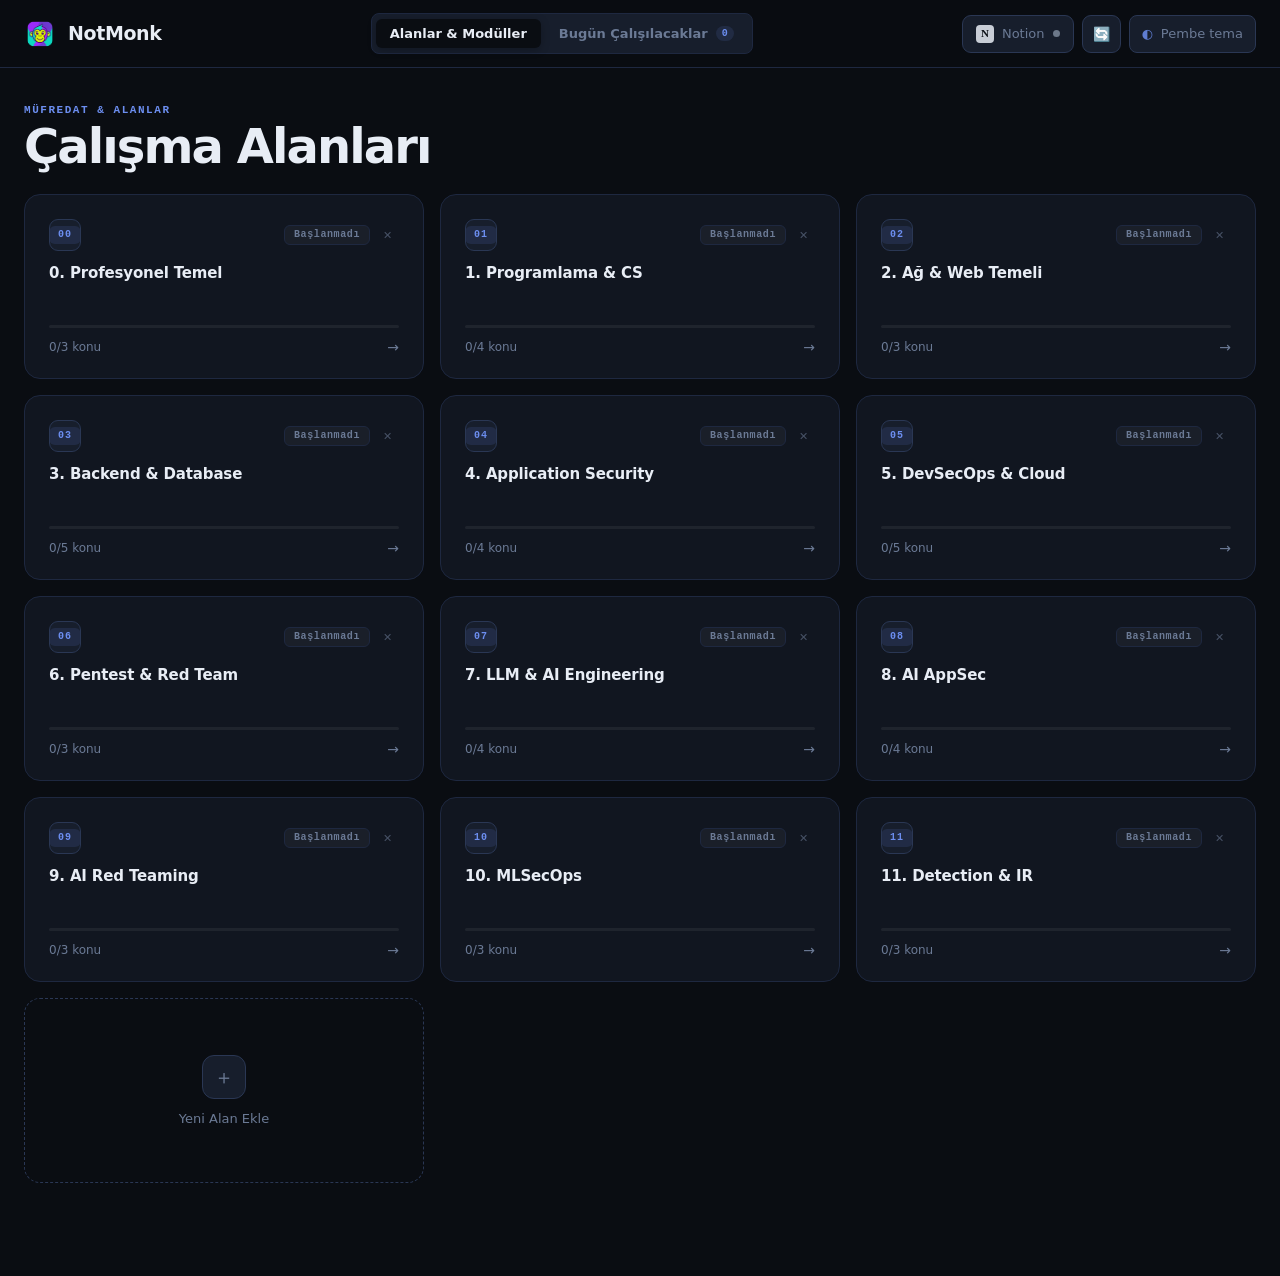
==== commit 63a9fb21: "Implement real-time automatic two-way synchronization with Notion" ====
--- a/index.html
+++ b/index.html
@@ -27,6 +27,9 @@
           <span class="notion-icon">N</span>
           <span class="nav-btn-label">Notion</span>
           <span id="notion-status-dot" class="notion-status-dot" title="Bağlantı bekleniyor"></span>
+        </button>
+        <button id="quick-sync-btn" class="nav-icon-btn" type="button" title="Notion ile Şimdi Eşitle" aria-label="Notion ile Şimdi Eşitle">
+          <span class="sync-icon">🔄</span>
         </button>
         <button id="theme-toggle" class="nav-icon-btn theme-toggle" type="button" aria-label="Temayı değiştir" title="Tema değiştir">
           <span class="theme-icon" aria-hidden="true">◐</span>
@@ -284,8 +287,8 @@
 
           <div class="notion-checkbox-row">
             <label class="toggle-checkbox">
-              <input id="notion-auto-sync" type="checkbox">
-              <span>Otomatik Senkronizasyon (Konu ve not değiştikçe Notion'ı güncelle)</span>
+              <input id="notion-auto-sync" type="checkbox" checked>
+              <span>Canlı Otomatik Senkronizasyon (Veriler Notion ile anlık ve çift yönlü eşitlenir)</span>
             </label>
           </div>
 
--- a/styles.css
+++ b/styles.css
@@ -1992,3 +1992,114 @@
   opacity: 1;
 }
 
+/* ── Empty Modules Notice ─────────────────────────────────────────────────── */
+.empty-modules-notice {
+  grid-column: 1 / -1;
+  display: flex;
+  flex-direction: column;
+  align-items: center;
+  text-align: center;
+  padding: 44px 24px;
+  background: var(--panel);
+  border: 1px dashed var(--line2);
+  border-radius: 16px;
+  margin-bottom: 8px;
+}
+
+.empty-notice-icon {
+  font-size: 40px;
+  margin-bottom: 12px;
+  line-height: 1;
+}
+
+.empty-modules-notice h3 {
+  font-size: 16px;
+  font-weight: 700;
+  color: var(--text);
+  margin: 0 0 8px;
+}
+
+.empty-modules-notice p {
+  font-size: 13px;
+  color: var(--muted);
+  max-width: 480px;
+  line-height: 1.6;
+  margin: 0;
+}
+
+/* Toast Notification */
+.notmonk-toast {
+  position: fixed;
+  bottom: 24px;
+  right: 24px;
+  background: var(--panel, #18181b);
+  color: var(--text, #f4f4f5);
+  padding: 12px 20px;
+  border-radius: 10px;
+  border: 1px solid var(--line2, rgba(255,255,255,0.1));
+  box-shadow: 0 12px 32px rgba(0,0,0,0.5);
+  font-size: 13px;
+  font-weight: 500;
+  z-index: 10000;
+  opacity: 0;
+  transform: translateY(16px);
+  transition: all 0.25s cubic-bezier(0.16, 1, 0.3, 1);
+  pointer-events: none;
+  display: flex;
+  align-items: center;
+  gap: 8px;
+}
+.notmonk-toast.show {
+  opacity: 1;
+  transform: translateY(0);
+}
+.notmonk-toast.success {
+  border-color: rgba(34, 197, 94, 0.35);
+  background: #0d2818;
+  color: #4ade80;
+}
+.notmonk-toast.error {
+  border-color: rgba(239, 68, 68, 0.35);
+  background: #2b0f14;
+  color: #f87171;
+}
+
+/* Quick Sync Button & Live Sync Animations */
+#quick-sync-btn {
+  padding: 6px 10px;
+  cursor: pointer;
+  transition: all 0.2s ease;
+}
+
+#quick-sync-btn .sync-icon {
+  display: inline-block;
+  font-size: 14px;
+  line-height: 1;
+  transition: transform 0.2s ease;
+}
+
+#quick-sync-btn:hover .sync-icon {
+  transform: scale(1.15);
+}
+
+.spinning .sync-icon {
+  animation: notmonk-spin 0.6s linear infinite !important;
+}
+
+@keyframes notmonk-spin {
+  from { transform: rotate(0deg); }
+  to { transform: rotate(360deg); }
+}
+
+.notion-status-dot.syncing {
+  background: #38bdf8 !important;
+  box-shadow: 0 0 10px #38bdf8 !important;
+  animation: dot-sync-pulse 0.75s infinite alternate ease-in-out !important;
+}
+
+@keyframes dot-sync-pulse {
+  from { opacity: 0.35; transform: scale(0.85); }
+  to { opacity: 1; transform: scale(1.3); }
+}
+
+
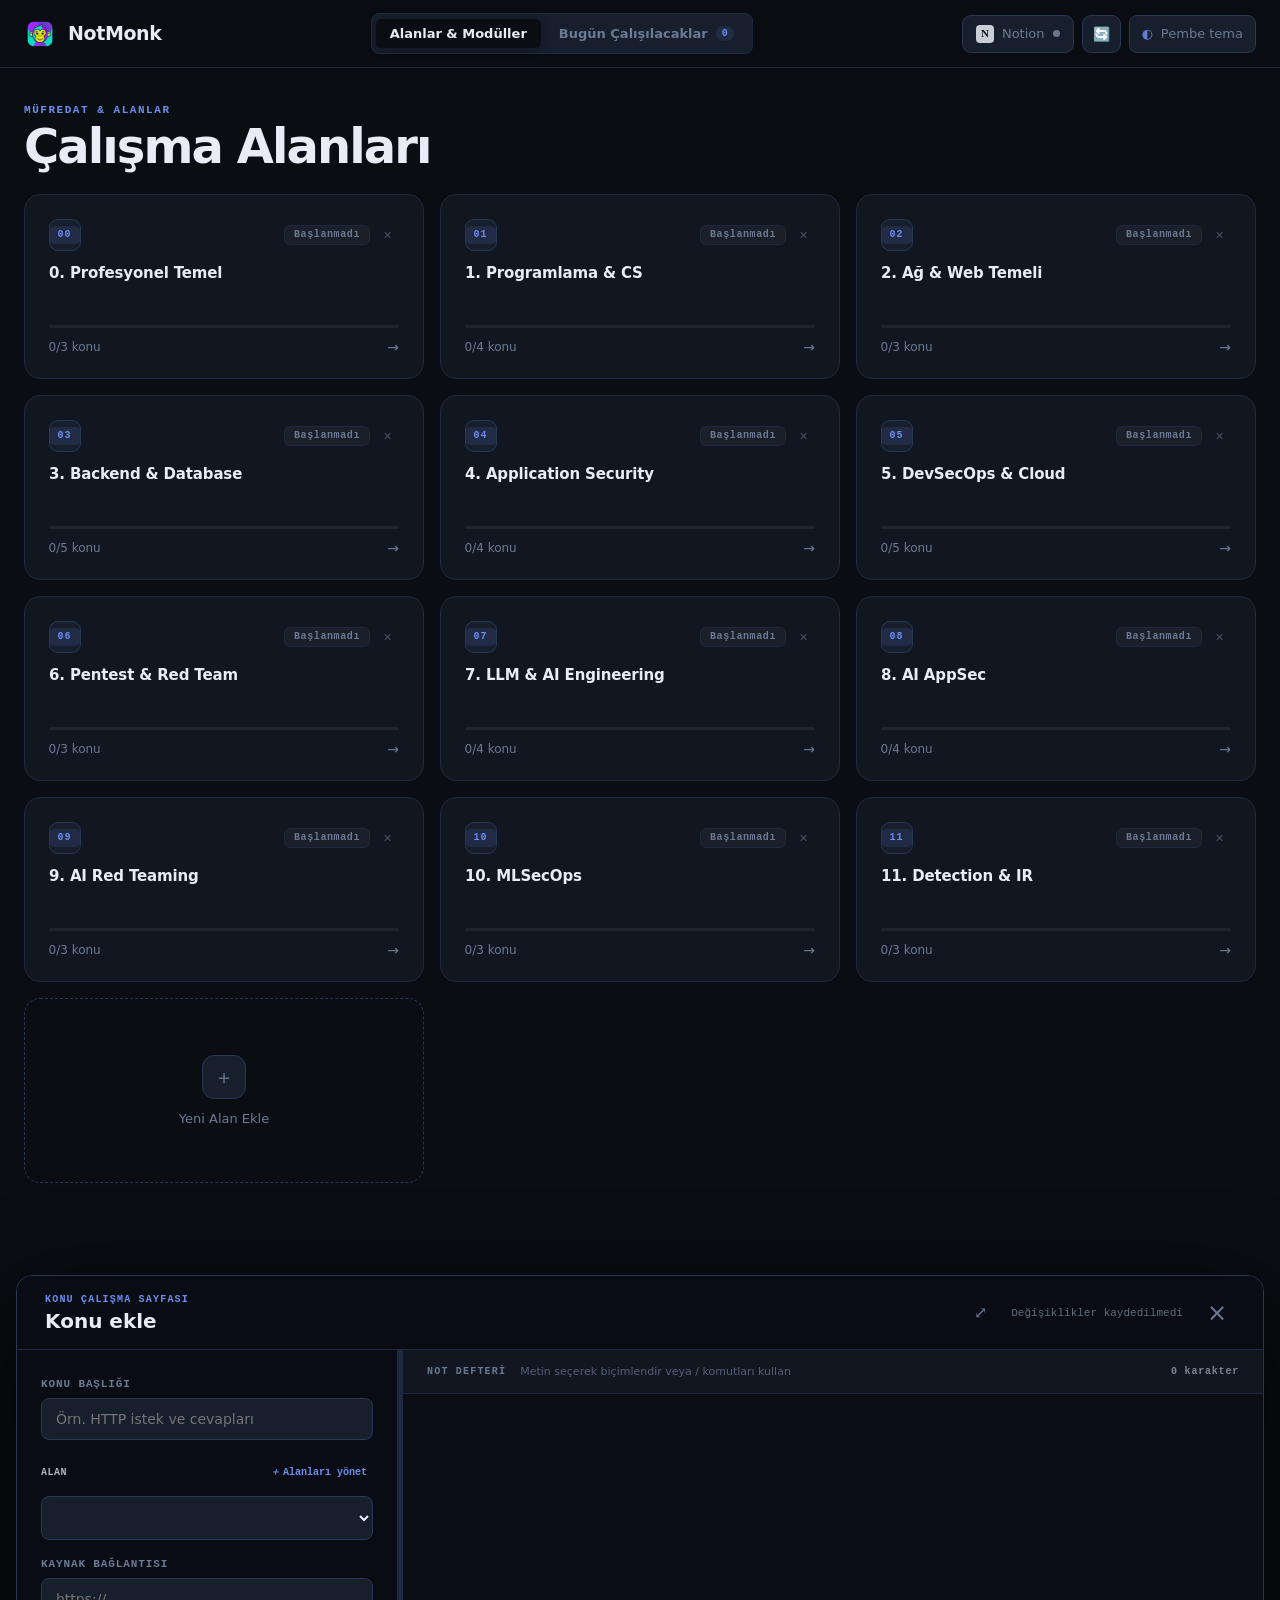
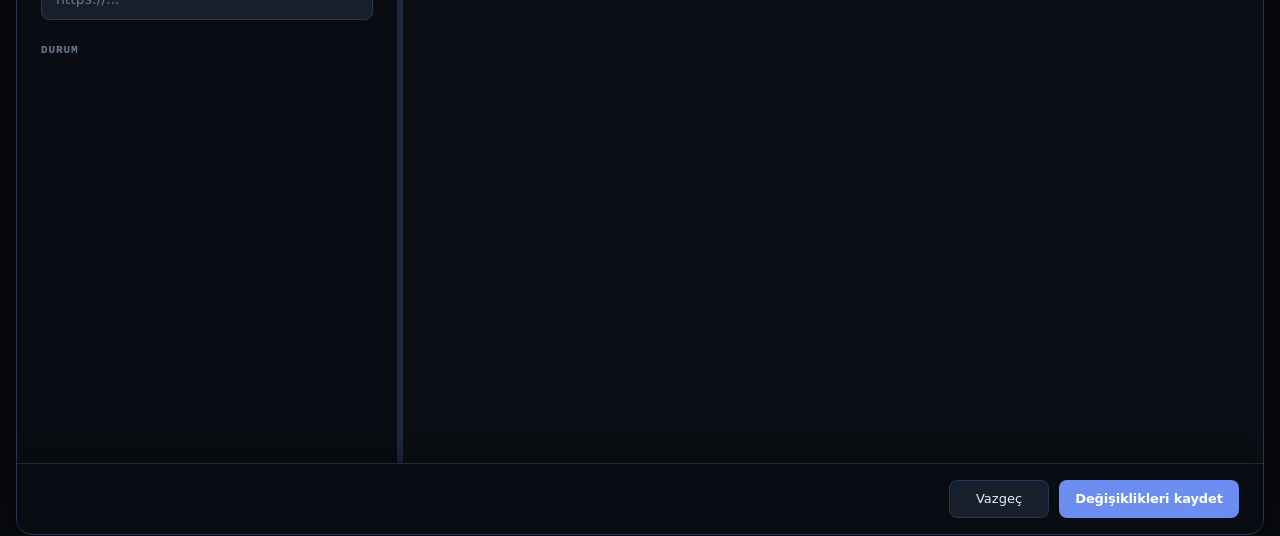
==== commit b7fc7d26: "Fix notebook editor: prevent footer disappearing, enable auto-scroll, remove top toolbar buttons, fi" ====
--- a/index.html
+++ b/index.html
@@ -156,12 +156,11 @@
           <div class="notes-toolbar">
             <div class="notes-toolbar-left">
               <span class="notes-label">NOT DEFTERİ</span>
-              <div class="notes-quick-tools">
-                <button id="toolbar-link-btn" class="notes-tool-btn" type="button" title="Bağlantı Ekle (Ctrl+K)"><span>🔗</span> Link</button>
-                <button id="toolbar-image-btn" class="notes-tool-btn" type="button" title="Görsel Ekle"><span>🖼️</span> Görsel</button>
-              </div>
-            </div>
-            <span><b id="note-count">0</b> karakter</span>
+              <span class="notes-selection-hint">Metin seçerek biçimlendir veya / komutları kullan</span>
+            </div>
+            <div class="notes-toolbar-meta">
+              <span><b id="note-count">0</b> karakter</span>
+            </div>
           </div>
           <div class="editor-content-wrapper">
             <!-- Notion-style Floating Selection Toolbar -->
--- a/theme.css
+++ b/theme.css
@@ -395,6 +395,18 @@
   color: #73435b;
 }
 
+body[data-theme="pink"] .rich-notes-area::-webkit-scrollbar-thumb,
+body[data-theme="pink"] .topic-sidebar::-webkit-scrollbar-thumb,
+body[data-theme="pink"] .category-list::-webkit-scrollbar-thumb {
+  background: rgba(122, 33, 72, 0.25);
+}
+
+body[data-theme="pink"] .rich-notes-area::-webkit-scrollbar-thumb:hover,
+body[data-theme="pink"] .topic-sidebar::-webkit-scrollbar-thumb:hover,
+body[data-theme="pink"] .category-list::-webkit-scrollbar-thumb:hover {
+  background: rgba(122, 33, 72, 0.45);
+}
+
 body[data-theme="pink"] .tool-btn {
   background: #ffeaf2;
   border-color: #d989aa;
--- a/editor.css
+++ b/editor.css
@@ -3,7 +3,7 @@
   width: min(1320px, calc(100% - 32px));
   height: min(860px, calc(100vh - 36px));
   max-width: none;
-  max-height: none;
+  max-height: calc(100vh - 36px);
   overflow: hidden;
   border-radius: 16px;
   background: var(--panel);
@@ -12,11 +12,14 @@
   color: var(--text);
   box-shadow: 0 32px 100px rgba(0, 0, 0, 0.85);
   transition: width 0.22s cubic-bezier(0.16, 1, 0.3, 1), height 0.22s cubic-bezier(0.16, 1, 0.3, 1);
+  display: flex;
+  flex-direction: column;
 }
 
 .topic-page.full-width {
   width: calc(100vw - 24px) !important;
   height: calc(100vh - 24px) !important;
+  max-height: calc(100vh - 24px) !important;
   border-radius: 12px;
 }
 
@@ -27,13 +30,18 @@
 
 .topic-page form {
   height: 100%;
+  max-height: 100%;
+  min-height: 0;
   padding: 0;
-  display: grid;
-  grid-template-rows: auto 1fr auto;
+  display: flex;
+  flex-direction: column;
+  overflow: hidden;
+  flex: 1 1 0%;
 }
 
 /* ── Editor Header ────────────────────────────────────────────────────────── */
 .editor-header {
+  flex-shrink: 0;
   display: flex;
   align-items: center;
   justify-content: space-between;
@@ -88,9 +96,12 @@
 
 /* ── Editor Layout (Sidebar + Notes) ─────────────────────────────────────── */
 .editor-layout {
+  flex: 1 1 0%;
+  min-height: 0;
+  height: 100%;
   display: grid;
   grid-template-columns: var(--editor-sidebar-w, 380px) 6px 1fr;
-  min-height: 0;
+  overflow: hidden;
   position: relative;
 }
 
@@ -120,9 +131,12 @@
 
 .topic-sidebar {
   border-right: 0;
-  padding: 32px 28px;
+  padding: 28px 24px;
   background: #090d13;
+  height: 100%;
+  min-height: 0;
   overflow-y: auto;
+  overflow-x: hidden;
 }
 
 .topic-sidebar label {
@@ -353,17 +367,22 @@
 
 /* ── Notes Editor (Right Area) ───────────────────────────────────────────── */
 .notes-editor {
-  display: grid;
-  grid-template-rows: auto 1fr;
+  flex: 1 1 0%;
   min-width: 0;
+  height: 100%;
+  min-height: 0;
+  display: flex;
+  flex-direction: column;
+  overflow: hidden;
   background: #0b0f15;
   position: relative;
 }
 
 .notes-toolbar {
+  flex-shrink: 0;
   height: 44px;
   border-bottom: 1px solid var(--line);
-  padding: 0 20px;
+  padding: 0 24px;
   display: flex;
   align-items: center;
   justify-content: space-between;
@@ -372,38 +391,13 @@
   font: 700 10px monospace;
   letter-spacing: 0.08em;
   background: var(--panel);
+  z-index: 10;
 }
 
 .notes-toolbar-left {
   display: flex;
   align-items: center;
   gap: 14px;
-}
-
-.notes-quick-tools {
-  display: flex;
-  align-items: center;
-  gap: 6px;
-}
-
-.notes-tool-btn {
-  border: 1px solid var(--line);
-  background: var(--panel2);
-  color: var(--muted);
-  font: 500 11px Inter, system-ui, sans-serif;
-  padding: 3px 8px;
-  border-radius: 5px;
-  cursor: pointer;
-  display: inline-flex;
-  align-items: center;
-  gap: 4px;
-  transition: all 0.15s ease;
-}
-
-.notes-tool-btn:hover {
-  color: var(--text);
-  border-color: var(--line2);
-  background: var(--panel);
 }
 
 .notes-label {
@@ -421,7 +415,7 @@
 .notes-selection-hint {
   font: 500 11px Inter, system-ui, sans-serif;
   color: var(--muted);
-  opacity: 0.65;
+  opacity: 0.75;
   letter-spacing: normal;
 }
 
@@ -433,17 +427,22 @@
 
 /* Editor Wrapper & Area */
 .editor-content-wrapper {
+  flex: 1 1 0%;
+  min-height: 0;
+  height: 100%;
   position: relative;
+  overflow: hidden;
+  display: flex;
+  flex-direction: column;
+}
+
+.rich-notes-area {
+  flex: 1 1 0%;
+  min-height: 0;
   height: 100%;
-  overflow: hidden;
-  display: flex;
-  flex-direction: column;
-}
-
-.rich-notes-area {
-  flex: 1;
   overflow-y: auto;
-  padding: 24px 32px 65vh 32px;
+  overflow-x: hidden;
+  padding: 24px 32px 140px 32px;
   color: var(--text);
   font: 14px/1.75 Inter, system-ui, sans-serif;
   outline: none;
@@ -1157,6 +1156,7 @@
 
 /* ── Editor Footer ────────────────────────────────────────────────────────── */
 .editor-footer {
+  flex-shrink: 0;
   display: flex;
   align-items: center;
   justify-content: flex-end;
@@ -1164,6 +1164,8 @@
   padding: 16px 24px;
   border-top: 1px solid var(--line);
   background: #090d13;
+  z-index: 30;
+  box-shadow: 0 -4px 24px rgba(0, 0, 0, 0.45);
 }
 
 .footer-spacer {
@@ -1178,21 +1180,74 @@
   min-width: 100px;
 }
 
+/* ── Sleek Custom Scrollbars ─────────────────────────────────────────────── */
+.rich-notes-area::-webkit-scrollbar,
+.topic-sidebar::-webkit-scrollbar,
+.category-list::-webkit-scrollbar {
+  width: 8px;
+}
+
+.rich-notes-area::-webkit-scrollbar-track,
+.topic-sidebar::-webkit-scrollbar-track,
+.category-list::-webkit-scrollbar-track {
+  background: transparent;
+}
+
+.rich-notes-area::-webkit-scrollbar-thumb,
+.topic-sidebar::-webkit-scrollbar-thumb,
+.category-list::-webkit-scrollbar-thumb {
+  background: rgba(255, 255, 255, 0.16);
+  border-radius: 4px;
+}
+
+.rich-notes-area::-webkit-scrollbar-thumb:hover,
+.topic-sidebar::-webkit-scrollbar-thumb:hover,
+.category-list::-webkit-scrollbar-thumb:hover {
+  background: rgba(255, 255, 255, 0.35);
+}
+
 @media (max-width: 860px) {
   .topic-page {
-    width: 100%;
-    height: 100vh;
-    border-radius: 0;
+    width: 100% !important;
+    height: 100vh !important;
+    max-height: 100vh !important;
+    border-radius: 0 !important;
   }
   .editor-layout {
-    grid-template-columns: 1fr;
-    overflow-y: auto;
+    display: flex !important;
+    flex-direction: column !important;
+    overflow-y: auto !important;
+    -webkit-overflow-scrolling: touch;
+  }
+  .editor-resizer {
+    display: none !important;
   }
   .topic-sidebar {
-    border-right: 0;
-    border-bottom: 1px solid var(--line);
+    height: auto !important;
+    flex-shrink: 0 !important;
+    overflow: visible !important;
+    border-right: 0 !important;
+    border-bottom: 1px solid var(--line) !important;
+    padding: 20px 20px !important;
   }
   .notes-editor {
-    min-height: 380px;
+    min-height: 450px !important;
+    height: auto !important;
+    overflow: visible !important;
   }
-}
+  .editor-content-wrapper {
+    overflow: visible !important;
+    height: auto !important;
+  }
+  .rich-notes-area {
+    overflow: visible !important;
+    height: auto !important;
+    min-height: 380px !important;
+    padding: 20px 20px 140px 20px !important;
+  }
+  .editor-footer {
+    position: sticky !important;
+    bottom: 0 !important;
+    z-index: 50 !important;
+  }
+}
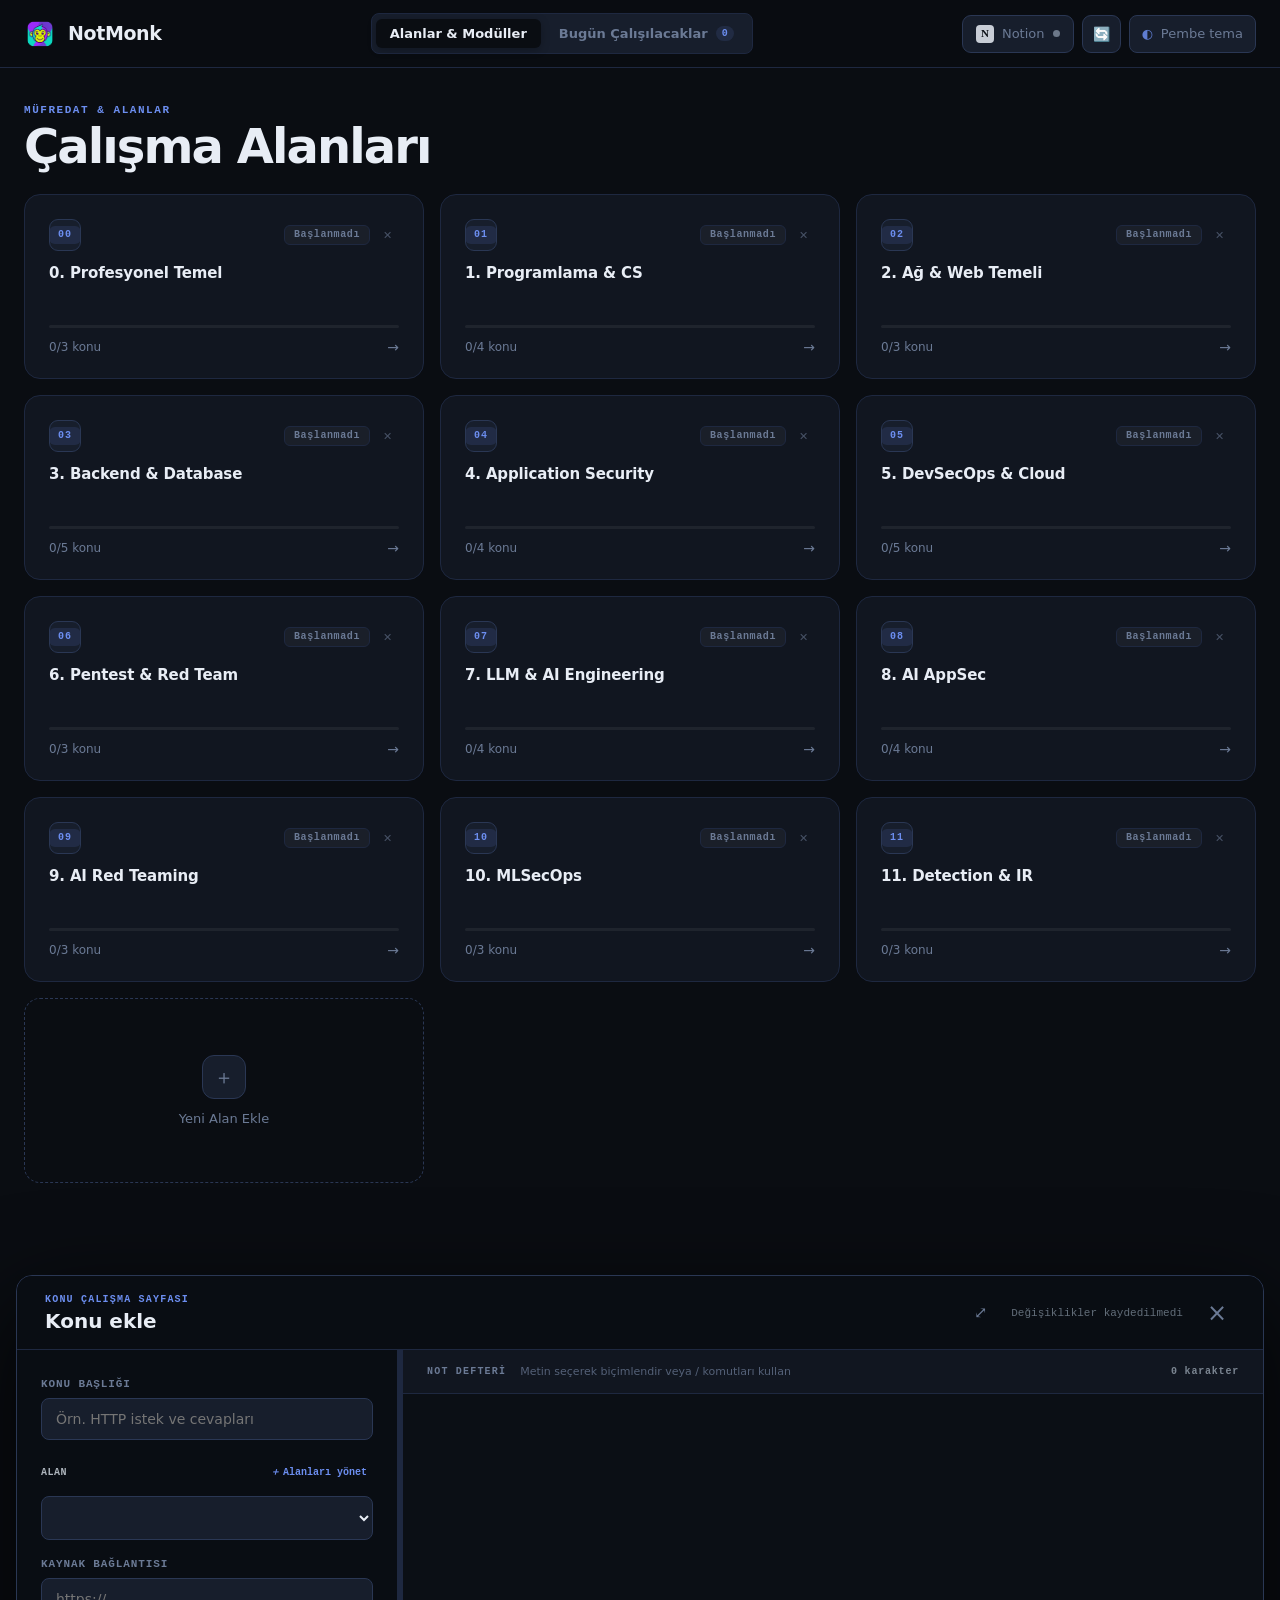
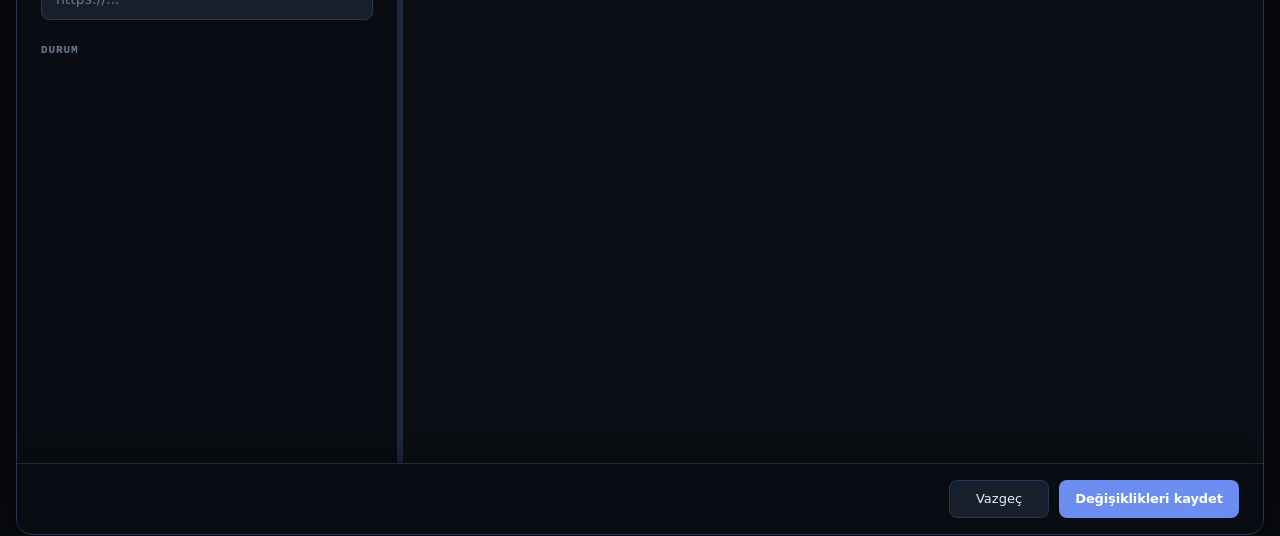
==== commit ec025fba: "Revert "Complete comprehensive audit: image compression, sorting fix, and 429 retry backoff" This re" ====
(no text change in the page or its own stylesheets)
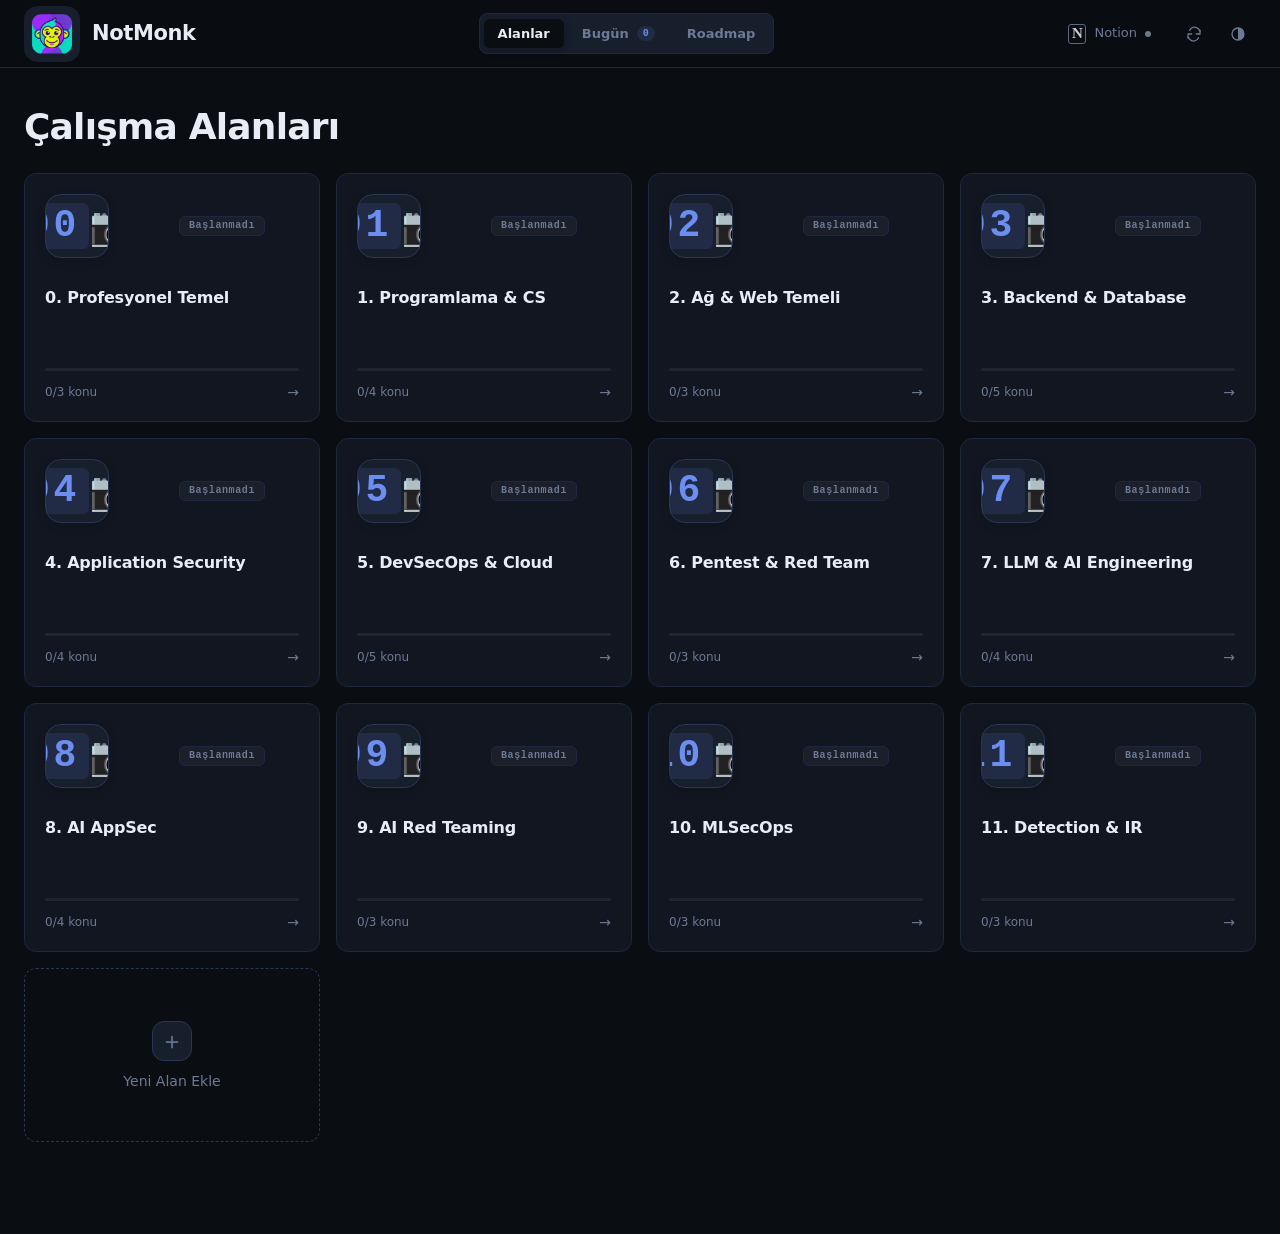
==== commit d56010d6: "Improve note editing, roadmap navigation and Notion sync" ====
--- a/index.html
+++ b/index.html
@@ -8,6 +8,7 @@
   <link rel="stylesheet" href="styles.css">
   <link rel="stylesheet" href="theme.css">
   <link rel="stylesheet" href="editor.css">
+  <link rel="stylesheet" href="roadmap-board.css">
 </head>
 <body>
   <nav class="nav-shell">
@@ -15,12 +16,13 @@
       <a class="brand" href="#"><img class="brand-logo" src="assets/notmonk-logo.png" alt=""><strong>NotMonk</strong></a>
       <div class="nav-tabs">
         <button id="tab-modules" class="nav-tab active" type="button">
-          <span>Alanlar & Modüller</span>
+          <span>Alanlar</span>
         </button>
         <button id="tab-today" class="nav-tab" type="button">
-          <span>Bugün Çalışılacaklar</span>
+          <span>Bugün</span>
           <b id="today-count-badge" class="tab-badge">0</b>
         </button>
+        <button id="tab-roadmap" class="nav-tab" type="button"><span>Roadmap</span></button>
       </div>
       <div class="nav-actions">
         <button id="notion-toggle-btn" class="nav-icon-btn" type="button" title="Notion Entegrasyonu">
@@ -29,13 +31,13 @@
           <span id="notion-status-dot" class="notion-status-dot" title="Bağlantı bekleniyor"></span>
         </button>
         <button id="quick-sync-btn" class="nav-icon-btn" type="button" title="Notion ile Şimdi Eşitle" aria-label="Notion ile Şimdi Eşitle">
-          <span class="sync-icon">🔄</span>
+          <span class="sync-icon"><svg class="ui-icon" viewBox="0 0 24 24" fill="none" stroke="currentColor" stroke-width="1.7" stroke-linecap="round" stroke-linejoin="round" aria-hidden="true"><path d="M20 7v5h-5M4 17v-5h5"/><path d="M6.1 7a7 7 0 0 1 11.6-2L20 8M4 16l2.3 3A7 7 0 0 0 18 17"/></svg></span>
         </button>
         <button id="theme-toggle" class="nav-icon-btn theme-toggle" type="button" aria-label="Temayı değiştir" title="Tema değiştir">
-          <span class="theme-icon" aria-hidden="true">◐</span>
-          <span class="nav-btn-label" id="theme-label">Pembe tema</span>
+          <svg class="ui-icon" viewBox="0 0 24 24" fill="none" stroke="currentColor" stroke-width="1.7" stroke-linecap="round" stroke-linejoin="round" aria-hidden="true"><circle cx="12" cy="12" r="8"/><path d="M12 4a8 8 0 0 1 0 16Z" fill="currentColor" stroke="none"/></svg>
+          <span class="sr-only" id="theme-label">Pembe tema</span>
         </button>
-        <button id="expand-tab" class="nav-icon-btn expand-btn" type="button" aria-label="Tam ekranda aç" title="Tam sekmede aç">⤢</button>
+        <button id="expand-tab" class="nav-icon-btn expand-btn" type="button" aria-label="Tam ekranda aç" title="Tam sekmede aç"><svg class="ui-icon" viewBox="0 0 24 24" fill="none" stroke="currentColor" stroke-width="1.7" stroke-linecap="round" stroke-linejoin="round" aria-hidden="true"><path d="M8 4H4v4m12-4h4v4M4 16v4h4m12-4v4h-4"/></svg></button>
       </div>
     </div>
   </nav>
@@ -43,7 +45,7 @@
     <section class="dashboard-head">
       <div class="dashboard-title-wrap">
         <button id="back-to-modules" class="back-btn hidden" type="button" title="Alanlara Geri Dön">
-          <span class="back-arrow">←</span>
+          <svg class="ui-icon" viewBox="0 0 24 24" fill="none" stroke="currentColor" stroke-width="1.7" stroke-linecap="round" stroke-linejoin="round" aria-hidden="true"><path d="m14 5-7 7 7 7M7 12h14"/></svg>
           <span>Tüm Alanlar</span>
         </button>
         <div>
@@ -58,6 +60,42 @@
     </section>
 
     <section class="workspace">
+      <section id="roadmap-view" class="hidden" aria-label="Roadmap çizim alanı">
+        <header class="rm-toolbar">
+          <div class="rm-board-title"><span class="rm-board-symbol" aria-hidden="true"><svg width="22" height="22" viewBox="0 0 24 24" fill="none" stroke="currentColor" stroke-width="1.5"><rect x="8" y="2" width="8" height="5" rx="1.5"/><rect x="2" y="17" width="7" height="5" rx="1.5"/><rect x="15" y="17" width="7" height="5" rx="1.5"/><path d="M12 7v5M5.5 17v-5h13v5"/></svg></span><div><strong>Öğrenme haritam</strong><span id="rm-count">0 kart · 0 bağlantı</span></div></div>
+          <div class="rm-tools">
+            <div class="rm-toolgroup" aria-label="Düzenleme araçları">
+            <button id="rm-undo" type="button" title="Geri al (⌘/Ctrl Z)" aria-label="Geri al" disabled>↶</button>
+            <button id="rm-redo" type="button" title="Yinele (⌘/Ctrl Shift Z)" aria-label="Yinele" disabled>↷</button>
+            <button id="rm-delete" type="button" disabled>Seçileni kaldır</button>
+            </div><div class="rm-toolgroup" aria-label="Ölçek araçları">
+            <button id="rm-zoom-out" type="button" aria-label="Uzaklaştır">−</button>
+            <button id="rm-zoom-value" type="button" title="%80 ölçeğe dön (0)" aria-label="Ölçeği yüzde 80 yap">80%</button>
+            <button id="rm-zoom-in" type="button" aria-label="Yakınlaştır">+</button>
+            </div>
+            <button id="rm-reading" type="button" title="Seçili karta veya şemanın başına okunaklı ölçekte dön">Okuma görünümü</button>
+            <button id="rm-fit" type="button">Tümünü gör</button>
+          </div>
+        </header>
+        <div class="rm-workspace">
+          <aside class="rm-sidebar" aria-label="Roadmap'e eklenecek başlıklar">
+            <div class="rm-sidebar-heading"><span class="rm-eyebrow">KÜTÜPHANE</span><strong>Bir sonraki adımın</strong><p>Bir başlık seç. Yolunu kendin çiz.</p></div>
+            <div class="rm-library-tabs"><button id="rm-areas" class="active" type="button" aria-pressed="true">Alanlar</button><button id="rm-topics" type="button" aria-pressed="false">Konular</button></div>
+            <input id="rm-search" type="search" placeholder="Başlık ara…" aria-label="Roadmap başlıklarında ara">
+            <select id="rm-category" aria-label="Roadmap alan filtresi"><option value="">Tüm alanlar</option></select>
+            <span id="rm-library-count"></span>
+            <div id="rm-library"></div>
+          </aside>
+          <div id="rm-viewport" tabindex="0" aria-label="Şema tuvali">
+            <div id="rm-space"><div id="rm-surface">
+              <svg id="rm-edges" width="1400" height="1000" aria-label="Kart bağlantıları"></svg>
+              <div id="rm-nodes"></div>
+            </div></div>
+            <div id="rm-empty"><span>◇ → ◇</span><h2>Her yol bir başlıkla başlar.</h2><p>Soldan bir alan veya konu ekle.<br>Kartları yerleştir, noktalarından birbirine bağla.</p></div>
+          </div>
+        </div>
+        <footer class="rm-footer"><span id="rm-hint">Kartları taşı · Alt noktadan üst noktaya bağla</span><button id="rm-save-status" type="button" aria-live="polite" title="Kaydetmeyi tekrar dene">Kaydedildi · Bu cihazda</button></footer>
+      </section>
       <!-- 1. Seviye: Alan / Modül Kartları Izgarası -->
       <section id="modules-view" class="modules-view">
         <div id="modules-grid" class="modules-grid"></div>
@@ -65,6 +103,24 @@
 
       <!-- 2. Seviye: Seçilen Modülün veya Bugünün Konuları -->
       <section id="topics-view" class="topics-view hidden">
+        <section id="area-workspace" class="area-workspace hidden" aria-label="Alan notları">
+          <aside class="note-tree-panel">
+            <header class="note-tree-header">
+              <div><strong id="note-tree-title">Sayfalar</strong><span id="note-tree-count">0 sayfa</span></div>
+              <button id="add-root-note" type="button" title="Yeni ana sayfa" aria-label="Yeni ana sayfa ekle">＋</button>
+            </header>
+            <div id="note-tree-list" class="note-tree-list"></div>
+          </aside>
+          <section class="note-document-panel">
+            <div id="note-document-empty" class="note-document-empty">
+              <span class="empty-document-icon">◇</span>
+              <strong>Bir sayfa seç</strong>
+              <p>Soldaki sayfalardan birini aç veya yeni bir sayfa oluştur.</p>
+              <button id="empty-new-note" class="primary" type="button">＋ Yeni sayfa</button>
+            </div>
+            <div id="inline-editor-host" class="inline-editor-host"></div>
+          </section>
+        </section>
         <div class="control-bar-header">
           <button id="clear-filters" class="clear-filters-link" type="button">Filtreleri temizle</button>
         </div>
@@ -98,6 +154,7 @@
           <p>Aramanı veya filtrelerini değiştirmeyi dene.</p>
         </section>
 
+        <section id="today-focus" class="hidden" aria-label="Bugünün konuları"><p id="today-summary" role="status"></p><div id="today-list"></div></section>
         <section id="table-view" class="table-shell">
           <table>
             <thead>
@@ -105,7 +162,7 @@
                 <th class="drag-head"></th>
                 <th class="number-head">#</th>
                 <th>KONU</th>
-                <th>ALAN</th>
+                <th class="area-column">ALAN</th>
                 <th class="status-head">DURUM</th>
                 <th>NOT</th>
                 <th>GÜNCELLEME</th>
@@ -123,19 +180,30 @@
     <form id="topic-form" method="dialog" name="topic-form">
       <header class="editor-header">
         <div>
-          <p class="eyebrow">KONU ÇALIŞMA SAYFASI</p>
+          <p class="eyebrow">NotMonk / Notlar</p>
           <h2 id="dialog-title">Konu ekle</h2>
         </div>
         <div class="editor-header-actions">
-          <button id="toggle-editor-expand" class="icon-button expand-modal-btn" type="button" title="Tam Ekran Genişlet / Küçült">⤢</button>
-          <a id="editor-notion-link" class="editor-notion-link hidden" target="_blank" rel="noopener" title="Notion'da aç"><span>N</span> Notion'da Aç ↗</a>
-          <span id="save-hint">Değişiklikler kaydedilmedi</span>
-          <button id="close-dialog" class="icon-button" type="button" aria-label="Kapat">×</button>
+          <span id="save-hint" role="status">Değişiklikler kaydedilmedi</span>
+          <div class="editor-notion-actions">
+            <button id="editor-notion-sync" class="editor-notion-sync" type="button" title="Bu notu Notion ile eşitle"><svg class="ui-icon" viewBox="0 0 24 24" fill="none" stroke="currentColor" stroke-width="1.8" stroke-linecap="round" stroke-linejoin="round" aria-hidden="true"><path d="M7 7h10v10H7z"/><path d="m10 4 2-2 2 2M12 2v5M14 20l-2 2-2-2m2 2v-5"/></svg><span>Notion’a aktar</span></button>
+            <a id="editor-notion-link" class="editor-notion-link hidden" target="_blank" rel="noopener" aria-label="Notion’da aç" title="Notion’da aç"><svg class="ui-icon" viewBox="0 0 24 24" fill="none" stroke="currentColor" stroke-width="1.8" stroke-linecap="round" stroke-linejoin="round" aria-hidden="true"><path d="M14 4h6v6m0-6L10 14M10 4H4v16h16v-6"/></svg></a>
+          </div>
+          <span class="editor-action-divider" aria-hidden="true"></span>
+          <details class="page-appearance"><summary aria-label="Not görünümü" title="Not görünümü"><svg class="ui-icon" viewBox="0 0 24 24" fill="none" stroke="currentColor" stroke-width="1.7" stroke-linecap="round" stroke-linejoin="round" aria-hidden="true"><circle cx="5" cy="12" r="1"/><circle cx="12" cy="12" r="1"/><circle cx="19" cy="12" r="1"/></svg></summary><div class="appearance-panel">
+            <strong>Sayfa görünümü</strong>
+            <label>Yazı tipi<select id="page-font"><option value="sans">Modern</option><option value="serif">Kitap</option><option value="mono">Monospace</option></select></label>
+            <label><input id="page-wide" type="checkbox"> Tam genişlik</label>
+            <label><input id="page-small" type="checkbox"> Küçük metin</label>
+            <label>Kapak<select id="page-cover"><option value="none">Kapaksız</option><option value="sand">Kum</option><option value="sky">Gökyüzü</option><option value="rose">Gül</option></select></label>
+          </div></details>
+          <button id="toggle-editor-expand" class="icon-button expand-modal-btn" type="button" aria-label="Tam ekranı değiştir" title="Tam ekranı değiştir"><svg class="ui-icon" viewBox="0 0 24 24" fill="none" stroke="currentColor" stroke-width="1.7" stroke-linecap="round" stroke-linejoin="round" aria-hidden="true"><path d="M8 4H4v4m12-4h4v4M4 16v4h4m12-4v4h-4"/></svg></button>
+          <button id="close-dialog" class="icon-button" type="button" aria-label="Kapat" title="Kapat"><svg class="ui-icon" viewBox="0 0 24 24" fill="none" stroke="currentColor" stroke-width="1.7" stroke-linecap="round" stroke-linejoin="round" aria-hidden="true"><path d="m6 6 12 12M6 18 18 6"/></svg></button>
         </div>
       </header><input id="edit-id" type="hidden">
-      <div class="editor-layout">
+      <div class="editor-layout"><div class="document-cover" aria-hidden="true"></div>
         <aside class="topic-sidebar">
-          <label>KONU BAŞLIĞI<input id="title" required="" maxlength="120" placeholder="Örn. HTTP istek ve cevapları"></label>
+          <label class="document-title"><span class="sr-only">Konu başlığı</span><input id="title" maxlength="120" placeholder="Başlıksız"></label>
           <div class="category-field">
             <div class="field-label-row"><span>ALAN</span><button id="toggle-category-manager" type="button" aria-expanded="false"><i>＋</i><b>Alanları yönet</b></button></div>
             <select id="category"></select>
@@ -145,7 +213,8 @@
               <div id="category-list" class="category-list"></div>
             </section>
           </div>
-          <label>KAYNAK BAĞLANTISI<input id="resource" type="url" placeholder="https://..."></label>
+          <select id="parent-topic" class="hidden" aria-hidden="true"><option value="">Alan ana sayfası</option></select>
+          <input id="resource" class="hidden" type="hidden">
           <section class="editor-status">
             <span>DURUM</span>
             <div id="editor-status-buttons" class="status-buttons"></div>
@@ -154,10 +223,6 @@
         <div id="editor-resizer" class="editor-resizer" title="Genişletmek için sağa/sola sürükle"></div>
         <section class="notes-editor">
           <div class="notes-toolbar">
-            <div class="notes-toolbar-left">
-              <span class="notes-label">NOT DEFTERİ</span>
-              <span class="notes-selection-hint">Metin seçerek biçimlendir veya / komutları kullan</span>
-            </div>
             <div class="notes-toolbar-meta">
               <span><b id="note-count">0</b> karakter</span>
             </div>
@@ -237,15 +302,15 @@
               </div>
             </div>
             <div id="editor-drop-zone" class="editor-drop-zone hidden">
-              <div class="drop-zone-badge">📥 Görseli buraya bırak</div>
-            </div>
-            <div id="notes-editor" class="rich-notes-area" contenteditable="true" spellcheck="true"></div>
+              <div class="drop-zone-badge">↓ Görseli buraya bırak</div>
+            </div>
+            <div id="notes-editor" class="rich-notes-area" role="textbox" aria-label="Not içeriği" aria-multiline="true" contenteditable="true" spellcheck="true" data-placeholder="Notlarını buraya yaz…&#10;/ ile başlık, liste, kod veya görsel ekle"></div>
             <textarea id="notes" class="hidden"></textarea>
           </div>
         </section>
       </div>
       <footer class="editor-footer">
-        <button id="delete-topic" class="danger hidden" type="button">Konuyu sil</button><div class="footer-spacer"></div><button id="cancel-dialog" class="secondary cancel-button" type="button">Vazgeç</button><button class="primary save-button" type="submit">Değişiklikleri kaydet</button>
+        <button id="delete-topic" class="danger hidden" type="button">Sayfayı sil</button><div class="footer-spacer"></div><button id="cancel-dialog" class="secondary cancel-button" type="button">Kapat</button><button class="primary save-button" type="submit">Değişiklikleri kaydet</button>
       </footer>
     </form>
   </dialog>
@@ -255,78 +320,81 @@
         <div class="dialog-title-wrap">
           <span class="notion-dialog-icon">N</span>
           <div>
-            <h2>Notion Entegrasyonu</h2>
-            <p>Konularını ve notlarını Notion veritabanınla senkronize et.</p>
+            <h2>Notion bağlantısı</h2>
+            <p>Bağlantını yönet, notlarını iki yönde aktar.</p>
           </div>
         </div>
         <button id="close-notion-dialog" class="icon-button" type="button" aria-label="Kapat">×</button>
       </header>
       
       <div class="notion-dialog-body">
-        <div class="notion-guide-card">
-          <div class="guide-title">💡 Notion ile Nasıl Bağlanır? (Teamspace & Alanlar)</div>
+        <details class="notion-guide-card">
+          <summary class="guide-title">İlk kez mi bağlıyorsun? Kurulum adımları</summary>
           <ol class="guide-steps">
-            <li><a href="https://www.notion.so/my-integrations" target="_blank" rel="noopener">notion.so/my-integrations</a> adresinden entegrasyon oluşturup <b>API Token</b>'ı al.</li>
-            <li><b>En Pratik Yol (Şemsiye Sayfa):</b> Notion'da <b>"NotMonk"</b> adında tek bir ana sayfa aç. İçine alanlarını alt sayfa olarak ekle (örn: 🛡️ Siber Güvenlik, 💻 Frontend).</li>
-            <li>En tepedeki "NotMonk" sayfasında sağ üstteki <b>... &gt; Connections &gt; NotMonk</b> seçerek yetki ver (bütün alt alanlar otomatik bağlanır!).</li>
-            <li>Aşağıdaki <b>"Notion'dan Konuları Çek"</b>e tıkla! Tüm alanların ve konuların anında listelenecektir.</li>
+            <li><a href="https://www.notion.so/my-integrations" target="_blank" rel="noopener">Notion entegrasyonlarını aç ↗</a>. Entegrasyon oluştur ve bağlantı anahtarını kopyala.</li>
+            <li>Notion’da <b>NotMonk</b> adlı bir sayfa oluştur. Alanlarını bu sayfanın altına, konularını da alanların içine ekle.</li>
+            <li>Bu ana sayfanın bağlantı ayarlarından oluşturduğun entegrasyona erişim ver.</li>
+            <li>Anahtarı aşağıya yapıştır, bağlantıyı kontrol et ve ayarları kaydet. Ardından <b>Notion’dan al</b> ile notlarını getir.</li>
           </ol>
-        </div>
+        </details>
+        <h3 class="notion-section-heading">Bağlantı bilgileri</h3>
 
         <form id="notion-config-form" class="notion-form" onsubmit="return false;">
           <label class="notion-field-label">
-            <span>NOTION API TOKEN (SECRET)</span>
+            <span>Bağlantı anahtarı</span>
             <input id="notion-token" type="password" placeholder="ntn_... veya secret_..." autocomplete="off">
           </label>
 
           <label class="notion-field-label">
-            <span>NOTİON SAYFA / DATABASE LİNKİ VEYA ID (OPSİYONEL)</span>
-            <input id="notion-db-id" type="text" placeholder="Boş bırakabilirsin veya Notion ana sayfa linkini yapıştırabilirsin">
+            <span>Notion sayfa bağlantısı <small>İsteğe bağlı</small></span>
+            <input id="notion-db-id" type="text" placeholder="https://www.notion.so/..." aria-describedby="notion-parent-help">
           </label>
 
+          <p id="notion-parent-help" class="notion-help">Notlarını tutacağın ana sayfanın veya veritabanının bağlantısı. Boş bırakırsan NotMonk adlı sayfa aranır.</p>
           <div class="notion-checkbox-row">
             <label class="toggle-checkbox">
               <input id="notion-auto-sync" type="checkbox" checked>
-              <span>Canlı Otomatik Senkronizasyon (Veriler Notion ile anlık ve çift yönlü eşitlenir)</span>
+              <span><b>Otomatik eşitle</b><small>NotMonk açıkken Notion’daki değişiklikleri yaklaşık 30 saniyede bir kontrol eder. Kaydettiğin notlar Notion’a gönderilir. Yazarken gelen değişiklikler bekletilir.</small></span>
             </label>
           </div>
 
           <div class="notion-test-row">
-            <button id="notion-test-btn" class="secondary" type="button">Bağlantıyı Test Et</button>
-            <span id="notion-status-msg" class="notion-status-msg"></span>
+            <button id="notion-test-btn" class="secondary" type="button">Bağlantıyı kontrol et</button>
+            <span id="notion-status-msg" class="notion-status-msg" role="status" aria-live="polite"></span>
           </div>
         </form>
 
         <div class="notion-sync-section">
-          <div class="sync-section-title">TOPLU SENKRONİZASYON</div>
+          <h3 class="notion-section-heading">Elle aktarım</h3><p class="notion-help">Kayıtlı bağlantı ayarlarını kullanır. Yeni ayar girdiysen önce kaydet.</p>
           <div class="sync-actions-row">
             <button id="notion-push-all-btn" class="secondary sync-btn" type="button">
-              <span class="sync-emoji">📤</span>
+              <span class="sync-emoji">↑</span>
               <div class="sync-info">
-                <b>Tümünü Notion'a Aktar</b>
-                <small>NotMonk'taki tüm konuları Notion'a yükler</small>
+                <b>Notion’a gönder</b>
+                <small>NotMonk → Notion · Tüm yerel konuları oluşturur veya günceller.</small>
               </div>
             </button>
             <button id="notion-pull-all-btn" class="secondary sync-btn" type="button">
-              <span class="sync-emoji">📥</span>
+              <span class="sync-emoji">↓</span>
               <div class="sync-info">
-                <b>Notion'dan Konuları Çek</b>
-                <small>Notion Teamspace ve konularını NotMonk'a aktarır</small>
+                <b>Notion’dan al</b>
+                <small>Notion → NotMonk · Alanları, konuları ve notları buraya getirir.</small>
               </div>
             </button>
-            <button id="purge-demo-btn" class="secondary sync-btn" type="button" title="Varsayılan siber güvenlik örnek şablonunu kaldırır">
-              <span class="sync-emoji">🧹</span>
+
+          </div>
+          <details class="notion-cleanup"><summary>Örnek içerikleri kaldır</summary><p class="notion-help">Varsayılan örnek alanları ve bu alanlardaki konuları yerelden siler. Bu bir eşitleme işlemi değildir.</p>            <button id="purge-demo-btn" class="secondary sync-btn" type="button" title="Varsayılan siber güvenlik örnek şablonunu kaldırır">
+              <span class="sync-emoji">×</span>
               <div class="sync-info">
-                <b>Örnek Şablonu Temizle</b>
-                <small>Varsayılan 12 modülü siler, sadece Notion'ı tutar</small>
-              </div>
-            </button>
-          </div>
+                <b>Örnekleri kaldır</b>
+                <small>Yerel örnek alanları ve konularını sil</small>
+              </div>
+            </button></details>
           <div id="notion-sync-progress" class="sync-progress hidden">
             <div class="progress-bar-wrap">
               <div id="notion-sync-bar" class="sync-bar-fill"></div>
             </div>
-            <span id="notion-sync-text" class="sync-text">Senkronize ediliyor...</span>
+            <span id="notion-sync-text" class="sync-text" role="status" aria-live="polite">Senkronize ediliyor...</span>
           </div>
         </div>
       </div>
@@ -441,9 +509,14 @@
   <dialog id="confirm-dialog" class="confirm-dialog"><div class="confirm-icon">!</div><h2 id="confirm-title">Emin misin?</h2><p id="confirm-message"></p><div class="confirm-actions"><button id="confirm-cancel" class="secondary" type="button">Geri dön</button><button id="confirm-accept" class="confirm-danger" type="button">Onayla</button></div></dialog>
   <script src="prism.js"></script>
   <script src="prism-langs.js"></script>
+  <script src="prism-java.js"></script>
+  <script src="recovery-snapshot.js"></script>
+  <script src="recovery-snapshot.local.js"></script>
   <script src="editor-rich.js"></script>
+  <script src="editor-page.js"></script>
   <script src="notion.js"></script>
   <script src="roadmap.js"></script>
+  <script src="roadmap-board.js"></script>
   <script src="app.js"></script>
 </body>
 </html>
--- a/styles.css
+++ b/styles.css
@@ -568,6 +568,13 @@
   gap: 8px;
 }
 
+.table-title .title-wrap { padding-left: calc(var(--topic-depth, 0) * 22px); }
+.child-note-connector { color: var(--muted); flex: 0 0 auto; font-size: 15px; }
+.add-child-note { display: inline-grid; place-items: center; width: 25px; height: 25px; margin-left: 2px; padding: 0; border: 0; border-radius: 5px; color: var(--muted); background: transparent; opacity: 0; transition: opacity .15s, background .15s, color .15s; }
+.add-child-note .ui-icon { width: 15px; height: 15px; }
+tr:hover .add-child-note, .add-child-note:focus-visible { opacity: 1; }
+.add-child-note:hover { color: var(--text); background: var(--line); }
+
 .resource-icon-link {
   display: inline-flex;
   align-items: center;
@@ -745,6 +752,47 @@
   justify-content: center;
   gap: 6px;
   margin-top: 24px;
+}
+
+/* Area workspace: Notion-like page tree + persistent document. */
+.topics-view.area-mode > :not(#area-workspace) { display: none !important; }
+.area-workspace { display: grid; grid-template-columns: 300px minmax(0, 1fr); min-height: max(920px, calc(100vh - 150px)); height: auto; align-items: stretch; border: 1px solid var(--line); border-radius: 12px; overflow: visible; background: var(--panel); }
+.area-workspace.hidden { display: none; }
+.note-tree-panel { min-width: 0; min-height: max(920px, calc(100vh - 150px)); display: flex; flex-direction: column; border-right: 1px solid var(--line); background: color-mix(in srgb, var(--panel) 92%, var(--bg)); }
+.note-tree-header { display: flex; align-items: center; justify-content: space-between; gap: 12px; min-height: 64px; padding: 13px 12px 13px 18px; border-bottom: 1px solid var(--line); }
+.note-tree-header > div { min-width: 0; display: grid; gap: 3px; }
+.note-tree-header strong { overflow: hidden; text-overflow: ellipsis; white-space: nowrap; font: 650 14px/1.3 system-ui; color: var(--text); }
+.note-tree-header span { font: 500 11px/1.3 system-ui; color: var(--muted); }
+.note-tree-header > button { flex: 0 0 auto; display: grid; place-items: center; width: 30px; height: 30px; padding: 0; border: 0; border-radius: 6px; background: transparent; color: var(--muted); font-size: 20px; }
+.note-tree-header > button:hover { background: var(--line); color: var(--text); }
+.note-tree-list { flex: 1; overflow: visible; padding: 8px 8px 36px; }
+.note-tree-row { display: grid; grid-template-columns: 20px minmax(0, 1fr) 26px 26px; align-items: center; min-height: 34px; padding-left: calc(var(--tree-depth, 0) * 17px); border-radius: 6px; color: var(--muted); }
+.note-tree-row:hover { background: color-mix(in srgb, var(--line) 72%, transparent); color: var(--text); }
+.note-tree-row.active { background: color-mix(in srgb, var(--accent) 14%, var(--panel)); color: var(--text); }
+.note-tree-toggle, .note-tree-add-child, .note-tree-open { border: 0; background: transparent; color: inherit; }
+.note-tree-toggle { display: grid; place-items: center; width: 20px; height: 28px; padding: 0; border-radius: 4px; font-size: 17px; }
+.note-tree-toggle:not(.empty):hover { background: var(--line2); }
+.note-tree-open { min-width: 0; display: flex; align-items: center; gap: 8px; height: 32px; padding: 0 5px; text-align: left; font: 500 13px/1.25 system-ui; }
+.note-tree-open .ui-icon { flex: 0 0 auto; width: 16px; height: 16px; opacity: .82; }
+.note-tree-open span { overflow: hidden; text-overflow: ellipsis; white-space: nowrap; }
+.note-tree-add-child { display: grid; place-items: center; width: 24px; height: 24px; padding: 0; border-radius: 5px; opacity: .48; font-size: 17px; }
+.note-tree-row:hover .note-tree-add-child, .note-tree-add-child:focus-visible { opacity: 1; }
+.note-tree-add-child:hover { background: var(--line2); }
+.note-document-panel { position: relative; min-width: 0; min-height: max(920px, calc(100vh - 150px)); overflow: visible; background: var(--panel); }
+.inline-editor-host { width: 100%; min-height: max(920px, calc(100vh - 150px)); height: auto; }
+.note-document-empty { position: absolute; inset: 0; z-index: 2; display: grid; place-content: center; justify-items: center; gap: 10px; padding: 30px; text-align: center; color: var(--muted); }
+.note-document-empty.hidden { display: none; }
+.note-document-empty .empty-document-icon { display: grid; place-items: center; width: 54px; height: 54px; border: 1px solid var(--line2); border-radius: 12px; font-size: 27px; }
+.note-document-empty strong { color: var(--text); font: 650 17px system-ui; }
+.note-document-empty p { max-width: 330px; margin: 0 0 8px; font: 13px/1.55 system-ui; }
+
+@media (max-width: 820px) {
+  .area-workspace { grid-template-columns: 240px minmax(0, 1fr); min-height: 820px; height: auto; }
+}
+@media (max-width: 620px) {
+  .area-workspace { grid-template-columns: 1fr; height: auto; min-height: 0; overflow: visible; }
+  .note-tree-panel { min-height: 230px; max-height: 38vh; border-right: 0; border-bottom: 1px solid var(--line); }
+  .note-document-panel { min-height: 70vh; }
 }
 
 .pagination button {
@@ -1313,6 +1361,43 @@
   transform: translateY(-2px) scale(0.99);
 }
 
+.module-card.dragging-module {
+  position: fixed;
+  z-index: 50;
+  pointer-events: none;
+  margin: 0;
+  transform: scale(1.035);
+  border-color: var(--accent);
+  box-shadow: 0 22px 60px rgba(0, 0, 0, 0.55), 0 0 0 2px var(--accent-soft);
+  opacity: 0.94;
+  animation: none;
+  cursor: grabbing;
+}
+
+.module-placeholder {
+  min-height: 174px;
+  border: 2px dashed color-mix(in srgb, var(--accent) 55%, transparent);
+  border-radius: 12px;
+  background: color-mix(in srgb, var(--accent) 8%, transparent);
+  box-shadow: inset 0 0 0 1px color-mix(in srgb, var(--accent) 10%, transparent);
+  animation: modulePlaceholderPulse 900ms ease-in-out infinite alternate;
+}
+
+@keyframes modulePlaceholderPulse {
+  from { opacity: .55; }
+  to { opacity: 1; }
+}
+
+.module-reordering,
+.module-reordering * {
+  cursor: grabbing !important;
+  user-select: none !important;
+}
+
+.module-reordering .module-card:not(.dragging-module) {
+  transition: border-color 160ms ease, background-color 160ms ease;
+}
+
 .card-top {
   display: flex;
   flex-direction: column;
@@ -1363,12 +1448,12 @@
   display: inline-flex;
   align-items: center;
   justify-content: center;
-  width: 32px;
-  height: 32px;
-  border-radius: 9px;
+  width: 46px;
+  height: 46px;
+  border-radius: 13px;
   background: var(--panel2);
   border: 1px solid var(--line2);
-  font-size: 17px;
+  font-size: 23px;
   overflow: hidden;
   flex-shrink: 0;
   line-height: 1;
@@ -1381,7 +1466,7 @@
 .card-avatar-btn:hover {
   border-color: var(--accent);
   box-shadow: 0 0 0 2px var(--accent-soft);
-  transform: scale(1.06);
+  transform: scale(1.05);
 }
 
 .card-avatar img,
@@ -1390,24 +1475,6 @@
   height: 100%;
   object-fit: cover;
   display: block;
-}
-
-.card-avatar-btn .avatar-hover-cam {
-  position: absolute;
-  inset: 0;
-  background: rgba(0, 0, 0, 0.65);
-  display: flex;
-  align-items: center;
-  justify-content: center;
-  font-size: 13px;
-  opacity: 0;
-  pointer-events: none;
-  transition: opacity 0.15s ease;
-  border-radius: 8px;
-}
-
-.card-avatar-btn:hover .avatar-hover-cam {
-  opacity: 1;
 }
 
 .card-index {
@@ -2103,3 +2170,102 @@
 }
 
 
+
+/* Quiet, consistent controls with a shared icon grid. */
+.ui-icon { width: 18px; height: 18px; display: inline-block; flex: 0 0 18px; vertical-align: middle; }
+.nav-actions { gap: 6px; }
+.nav-actions .nav-icon-btn { min-width: 36px; height: 36px; padding: 8px; border: 1px solid transparent; background: transparent; box-shadow: none; border-radius: 6px; color: var(--muted); display: inline-flex; gap: 8px; align-items: center; justify-content: center; }
+.nav-actions #notion-toggle-btn { padding-inline: 10px; margin-right: 6px; font: 500 13px/1.4 system-ui; }
+.nav-actions .nav-icon-btn:hover { background: var(--panel); border-color: var(--line); color: var(--text); }
+.nav-actions .notion-icon { font: 700 15px Georgia,serif; background: transparent; color: var(--text); border: 1px solid var(--muted); border-radius: 3px; width: 18px; height: 20px; display: grid; place-items: center; }
+.nav-actions .notion-status-dot { width: 6px; height: 6px; box-shadow: none; }
+.nav-actions .sync-icon { display: inline-flex; }
+.table-shell.within-area .area-column { display: none; }
+.table-shell .status-button { box-shadow: none !important; font-family: system-ui; font-weight: 500; letter-spacing: 0; }
+.table-shell .row-action { font: 500 12px system-ui; padding: 7px 10px; color: var(--muted); border-color: transparent; background: transparent; }
+.table-shell .row-action:hover { color: var(--text); background: var(--line); }
+.star-btn .ui-icon { width: 17px; height: 17px; }
+.star-btn.active .ui-icon { fill: currentColor; }
+.resource-icon-link .ui-icon { width: 15px; height: 15px; }
+:is(.nav-icon-btn,.star-btn,.row-action,.resource-icon-link):focus-visible { outline: 2px solid var(--accent); outline-offset: 3px; }
+
+/* Connection setup: one readable column, explicit transfer directions. */
+.notion-dialog { width: min(620px, calc(100vw - 24px)); max-height: calc(100dvh - 32px); overflow-y: auto; }
+.notion-dialog .notion-dialog-body { padding: 22px 24px; min-width: 0; }
+.notion-dialog .dialog-header { padding: 22px 24px; }
+.notion-dialog .dialog-title-wrap { min-width: 0; }
+.notion-dialog .dialog-header p { line-height: 1.5; }
+.notion-dialog .notion-guide-card { padding: 13px 15px; background: transparent; border: 1px solid var(--line); margin-bottom: 24px; }
+.notion-dialog .guide-title { cursor: pointer; font: 500 13px/1.6 system-ui; color: var(--text); }
+.notion-dialog .guide-steps { font: 13px/1.7 system-ui; margin-top: 12px; padding-left: 20px; }
+.notion-section-heading { font: 600 14px/1.5 system-ui; color: var(--text); margin: 0 0 14px; }
+.notion-dialog .notion-field-label { font: 500 13px/1.5 system-ui; letter-spacing: 0; gap: 7px; }
+.notion-field-label > span { display: flex; justify-content: space-between; gap: 8px; }
+.notion-field-label small { font-weight: 400; color: var(--muted); }
+.notion-dialog .notion-field-label input { width: 100%; min-width: 0; box-sizing: border-box; font: 14px/1.5 system-ui; padding: 10px 12px; }
+.notion-help { font: 12px/1.65 system-ui; color: var(--muted); margin: 0 0 16px; }
+.notion-dialog .notion-checkbox-row { padding: 14px; border: 1px solid var(--line); border-radius: 8px; margin-block: 8px 16px; }
+.notion-dialog .toggle-checkbox { align-items: flex-start; gap: 12px; }
+.notion-dialog .toggle-checkbox input { flex: 0 0 auto; margin-top: 3px; accent-color: var(--accent); }
+.notion-dialog .toggle-checkbox b { display: block; font: 600 13px/1.5 system-ui; }
+.notion-dialog .toggle-checkbox small { display: block; color: var(--muted); font: 12px/1.65 system-ui; margin-top: 5px; }
+.notion-dialog .notion-test-row { flex-wrap: wrap; gap: 10px; }
+.notion-dialog .notion-status-msg { font: 12px/1.5 system-ui; overflow-wrap: anywhere; }
+.notion-dialog .sync-actions-row { display: grid; grid-template-columns: minmax(0,1fr); gap: 10px; }
+.notion-dialog .sync-btn { width: 100%; min-width: 0; box-sizing: border-box; justify-content: flex-start; text-align: left; padding: 14px; gap: 14px; border-radius: 8px; }
+.notion-dialog .sync-info { min-width: 0; white-space: normal; }
+.notion-dialog .sync-info b { font: 600 13px/1.5 system-ui; }
+.notion-dialog .sync-info small { font: 12px/1.6 system-ui; white-space: normal; overflow-wrap: anywhere; }
+.notion-dialog .sync-emoji { font: 22px/1 system-ui; width: 28px; height: 28px; display: grid; place-items: center; flex-shrink: 0; color: var(--muted); }
+.notion-cleanup { margin-top: 18px; }
+.notion-cleanup summary { cursor: pointer; font: 12px/1.5 system-ui; color: var(--muted); }
+.notion-cleanup .notion-help { margin-top: 10px; }
+.notion-dialog .dialog-footer { position: sticky; bottom: 0; background: var(--panel); padding: 16px 24px; }
+.notion-dialog :is(button,input,summary):focus-visible { outline: 2px solid var(--accent); outline-offset: 3px; }
+@media(max-width:480px) { .notion-dialog .notion-dialog-body, .notion-dialog .dialog-header { padding: 18px; } .notion-dialog .dialog-title-wrap { gap: 10px; } }
+
+/* Clear hierarchy for areas and daily selections. */
+.brand { gap: 12px; }
+.brand .brand-logo { width: 56px; height: 56px; object-fit: contain; border-radius: 14px; background: var(--panel2); padding: 2px; flex-shrink: 0; opacity: 1; filter: none; }
+.brand strong { font: 700 21px/1.2 system-ui; color: var(--text); }
+.dashboard-head #page-section-code { display: none; }
+.dashboard-head h1 { font: 650 clamp(26px,3vw,36px)/1.25 system-ui; letter-spacing: -.8px; }
+.modules-grid { grid-template-columns: repeat(auto-fill,minmax(260px,1fr)); gap: 16px; }
+.module-card { padding: 20px; border-radius: 12px; min-height: 174px; }
+.module-card .card-avatar-btn { width: 64px; height: 64px; min-width: 64px; border-radius: 16px; font-size: 38px; box-shadow: 0 3px 10px #0002; }
+.module-card .card-avatar-btn img { width: 100%; height: 100%; object-fit: contain; border-radius: 14px; padding: 3px; box-sizing: border-box; }
+.module-card .card-avatar-btn span { font-size: 38px; line-height: 1; }
+.module-card .card-title { font: 600 16px/1.45 system-ui; letter-spacing: -.2px; margin-top: 16px; min-height: 46px; }
+.module-card .card-count { font: 12px/1.5 system-ui; }
+.module-card .card-progress-bar { height: 3px; margin-top: 16px; }
+.module-card .card-delete-btn { opacity: 0; width: 28px; height: 28px; font-size: 16px; }
+.module-card:hover .card-delete-btn, .module-card:focus-within .card-delete-btn { opacity: 1; }
+.add-module-card { min-height: 174px; border-radius: 12px; font: 500 14px system-ui; }
+.add-module-circle { width: 40px; height: 40px; font-size: 24px; }
+#today-summary { color: var(--muted); font: 13px/1.5 system-ui; margin: 0 0 16px; }
+#today-list { display: grid; gap: 10px; }
+.today-item { display: flex; align-items: center; gap: 20px; padding: 18px 20px; background: var(--panel); border: 1px solid var(--line); border-radius: 10px; }
+.today-open { flex: 1; min-width: 0; border: 0; padding: 0; background: transparent; text-align: left; cursor: pointer; color: var(--text); }
+.today-open span { display: block; color: var(--muted); font: 12px/1.5 system-ui; margin-bottom: 5px; }
+.today-open strong { display: block; font: 600 16px/1.5 system-ui; }
+.today-item .status-buttons { flex-shrink: 0; }
+.today-item .status-button { font: 12px/1.4 system-ui; box-shadow: none; }
+.today-remove { flex: 0 0 28px; width: 28px; height: 28px; border: 0; border-radius: 5px; background: transparent; color: var(--muted); font-size: 21px; cursor: pointer; }
+.today-remove:hover { color: var(--text); background: var(--line); }
+.today-item :is(button):focus-visible { outline: 2px solid var(--accent); outline-offset: 4px; }
+@media (hover:none) { .module-card .card-delete-btn { opacity: .65; } }
+@media(max-width:640px) { .today-item { flex-wrap: wrap; gap: 12px; padding: 16px; } .today-open { flex-basis: calc(100% - 40px); } .today-item .status-buttons { order: 3; flex-wrap: wrap; width: 100%; } .brand .brand-logo { width: 46px; height: 46px; } }
+
+/* Larger area identity, with uncropped custom artwork. */
+.page-title-avatar { width: 56px; height: 56px; border-radius: 14px; font-size: 34px; }
+.page-title-avatar img { object-fit: contain; padding: 3px; box-sizing: border-box; }
+@media(max-width:640px) {
+  .module-card .card-avatar-btn { width: 56px; height: 56px; min-width: 56px; border-radius: 14px; }
+  .module-card .card-avatar-btn span { font-size: 34px; }
+  .page-title-avatar { width: 48px; height: 48px; font-size: 30px; }
+}
+
+.note-tree-today { display: grid; place-items: center; width: 25px; height: 28px; padding: 0; border: 0; border-radius: 5px; background: transparent; color: var(--muted); font-size: 19px; cursor: pointer; }
+.note-tree-today:hover, .note-tree-today:focus-visible { background: var(--accent-soft); color: var(--text); }
+.note-tree-today.active { color: #e8b65d; }
+.note-tree-today:focus-visible { outline: 2px solid var(--accent); outline-offset: 1px; }
--- a/editor.css
+++ b/editor.css
@@ -12,8 +12,10 @@
   color: var(--text);
   box-shadow: 0 32px 100px rgba(0, 0, 0, 0.85);
   transition: width 0.22s cubic-bezier(0.16, 1, 0.3, 1), height 0.22s cubic-bezier(0.16, 1, 0.3, 1);
-  display: flex;
-  flex-direction: column;
+}
+
+.topic-page:not([open]) {
+  display: none !important;
 }
 
 .topic-page.full-width {
@@ -146,6 +148,8 @@
   font: 700 11px monospace;
   letter-spacing: 0.08em;
 }
+
+.parent-topic-field small { margin-top: 6px; color: var(--muted); font: 500 11px/1.4 system-ui; letter-spacing: 0; text-transform: none; }
 
 .topic-sidebar input,
 .topic-sidebar select {
@@ -1251,3 +1255,128 @@
     z-index: 50 !important;
   }
 }
+
+/* Document canvas: keep topic data together above the writing surface. */
+.topic-page { --document-width: 820px; border-radius: 12px; background: var(--panel); }
+.topic-page .editor-header { padding: 12px 22px; background: var(--panel); border-bottom: 1px solid var(--line); }
+.topic-page .editor-header h2 { font-size: 13px; font-weight: 500; color: var(--muted); }
+.topic-page .editor-header .eyebrow { font: 12px/1.5 system-ui; letter-spacing: 0; color: var(--muted); margin-bottom: 2px; }
+.topic-page .editor-header-actions { gap: 12px; }
+.topic-page .editor-layout { display: block; overflow-y: auto; height: auto; padding-bottom: 60px; }
+.topic-page .editor-resizer { display: none; }
+.topic-page .topic-sidebar { width: min(var(--document-width), calc(100% - 64px)); height: auto; overflow: visible; margin: 48px auto 18px; padding: 0; background: transparent; display: grid; grid-template-columns: 1fr 1fr; gap: 16px 28px; border: 0; }
+.topic-page .document-title { grid-column: 1 / -1; margin-bottom: 12px; }
+.topic-page #title { font: 700 clamp(28px, 4vw, 42px)/1.25 system-ui; letter-spacing: -1.2px; background: transparent; border: 0; border-radius: 0; padding: 0 0 8px; box-shadow: none; height: auto; color: var(--text); }
+.topic-page #title::placeholder { color: var(--muted); opacity: .6; }
+.topic-page .topic-sidebar label, .topic-page .field-label-row, .topic-page .editor-status > span { font-size: 11px; letter-spacing: .02em; color: var(--muted); }
+.topic-page .topic-sidebar input:not(#title), .topic-page .topic-sidebar select { background: transparent; border: 1px solid var(--line); padding: 8px 10px; border-radius: 6px; }
+.topic-page .editor-status { grid-column: 1 / -1; padding: 0; margin: 0; background: transparent; border: 0; }
+.topic-page .status-buttons { display: flex; gap: 8px; margin-top: 8px; }
+.topic-page .editor-status .status-button { width: auto; padding: 6px 12px; }
+.topic-page .notes-editor { width: min(var(--document-width), calc(100% - 64px)); margin: auto; height: auto; min-height: 340px; overflow: visible; background: transparent; }
+.topic-page .notes-toolbar { padding: 12px 0; height: auto; background: transparent; border-bottom: 0; flex-wrap: wrap; letter-spacing: 0; }
+.topic-page .editor-content-wrapper { display: block; height: auto; overflow: visible; }
+.topic-page .rich-notes-area { overflow: visible; min-height: 300px; height: auto; padding: 12px 0 80px; font-size: 16px; line-height: 1.8; background: transparent; }
+.topic-page .rich-notes-area > p { margin: 4px 0 10px; }
+.topic-page .editor-footer { padding: 12px 22px; background: var(--panel); border-top: 1px solid var(--line); }
+.topic-page .editor-footer button { font-size: 12px; border-radius: 6px; }
+.document-tool, .page-appearance summary { cursor: pointer; font: 12px/1.5 system-ui; color: var(--muted); padding: 6px 10px; border: 0; background: transparent; border-radius: 5px; }
+.document-tool:hover, .page-appearance summary:hover { background: var(--line); color: var(--text); }
+.page-appearance { position: relative; }
+.page-appearance summary { list-style: none; }
+.page-appearance summary::-webkit-details-marker { display: none; }
+.appearance-panel { position: absolute; right: 0; top: 36px; width: 240px; z-index: 100; border: 1px solid var(--line2); border-radius: 10px; padding: 18px; background: var(--panel); box-shadow: 0 12px 35px #0005; display: grid; gap: 16px; font: 13px/1.4 system-ui; }
+.appearance-panel label { display: flex; align-items: center; gap: 8px; justify-content: space-between; }
+.appearance-panel input { width: auto; }
+.appearance-panel select { max-width: 130px; padding: 6px; background: var(--panel); color: var(--text); border: 1px solid var(--line2); border-radius: 5px; }
+.document-cover { display: none; height: 150px; }
+[data-cover="sand"] .document-cover { display: block; background: linear-gradient(120deg,#ded3bd,#a48d73); }
+[data-cover="sky"] .document-cover { display: block; background: linear-gradient(120deg,#a2b9c8,#45657c); }
+[data-cover="rose"] .document-cover { display: block; background: linear-gradient(120deg,#e8c9c1,#ac758a); }
+.topic-page.document-wide { --document-width: 1120px; }
+.topic-page[data-font="serif"] .rich-notes-area { font-family: Georgia, serif; }
+.topic-page[data-font="mono"] .rich-notes-area { font-family: ui-monospace, monospace; }
+.topic-page.document-small .rich-notes-area { font-size: 14px; }
+.image-paste-pending { color: var(--muted); font-size: 13px; }
+.topic-page .image-actions-bar:focus-within { opacity: 1; visibility: visible; }
+.topic-page :is(button, summary, select, input):focus-visible { outline: 2px solid var(--accent); outline-offset: 3px; }
+.sr-only { position: absolute; width: 1px; height: 1px; overflow: hidden; clip-path: inset(50%); }
+@media(max-width: 640px) {
+  .topic-page .topic-sidebar { grid-template-columns: 1fr; margin-top: 28px; }
+  .topic-page .topic-sidebar, .topic-page .notes-editor { width: calc(100% - 36px); }
+  .topic-page .editor-header { padding: 10px 12px; }
+  .topic-page .editor-header-actions { gap: 4px; }
+  .topic-page #save-hint { display: none; }
+  .topic-page .editor-footer { padding: 10px; gap: 6px; }
+  .topic-page .editor-footer button { padding: 8px; }
+  .topic-page .status-buttons { flex-wrap: wrap; }
+}
+@media(max-width: 640px) {
+  .topic-page .editor-footer { display: flex; flex-wrap: wrap; justify-content: flex-end; }
+  .topic-page .editor-footer .footer-spacer { display: none; }
+  .topic-page .editor-footer #delete-topic { margin-right: auto; }
+  .topic-page .editor-footer button { min-width: 0; white-space: normal; }
+}
+.topic-page .editor-header-actions { gap: 4px; }
+.topic-page .editor-header-actions > :is(button,a), .topic-page .page-appearance summary { min-width: 32px; height: 32px; padding: 7px; display: inline-flex; align-items: center; justify-content: center; border: 0; border-radius: 5px; background: transparent; color: var(--muted); box-shadow: none; transform: none; }
+.topic-page .editor-header-actions > :is(button,a):hover, .topic-page .page-appearance summary:hover { background: var(--line); color: var(--text); }
+.topic-page .editor-notion-actions { display: inline-flex; align-items: center; gap: 4px; }
+.topic-page .editor-notion-sync { display: inline-flex; align-items: center; gap: 7px; min-height: 34px; padding: 0 12px; border: 1px solid color-mix(in srgb, var(--accent) 55%, var(--line)); border-radius: 7px; background: color-mix(in srgb, var(--accent) 16%, var(--panel)); color: var(--text); font: 600 12px/1 system-ui; cursor: pointer; transition: background .15s ease, border-color .15s ease, opacity .15s ease; }
+.topic-page .editor-notion-sync:hover { border-color: var(--accent); background: color-mix(in srgb, var(--accent) 24%, var(--panel)); }
+.topic-page .editor-notion-sync.is-linked { border-color: var(--line2); background: transparent; color: var(--text); }
+.topic-page .editor-notion-sync:disabled { cursor: wait; opacity: .65; }
+.topic-page .editor-notion-sync.is-working .ui-icon { animation: editor-sync-spin .85s linear infinite; }
+.topic-page .editor-notion-sync .ui-icon { width: 16px; height: 16px; }
+@keyframes editor-sync-spin { to { transform: rotate(360deg); } }
+.topic-page .editor-action-divider { width: 1px; height: 20px; margin: 0 3px; background: var(--line); }
+.topic-page #editor-notion-link { width: 32px; min-width: 32px; height: 32px; padding: 0; margin: 0; border: 0; border-radius: 6px; background: transparent; color: var(--muted); }
+.topic-page #editor-notion-link:hover { background: var(--line); color: var(--text); }
+.topic-page #editor-notion-link.hidden { display: none; }
+.topic-page #save-hint { min-width: 0; font: 11px system-ui; color: var(--muted); margin-right: 10px; white-space: nowrap; }
+.topic-page .notes-toolbar { justify-content: flex-end; padding: 0; min-height: 18px; opacity: .65; }
+.topic-page .notes-toolbar-meta { font: 11px system-ui; }
+.topic-page .topic-sidebar :is(label,.field-label-row,.editor-status > span) { font-family: system-ui; font-weight: 500; }
+.topic-page .editor-status .status-button { font-family: system-ui; box-shadow: none; }
+@media(max-width:760px) {
+  .topic-page .editor-notion-sync { width: 34px; padding: 0; justify-content: center; }
+  .topic-page .editor-notion-sync span, .topic-page .editor-action-divider { display: none; }
+}
+.slash-menu { position: absolute; z-index: 120; width: 238px; padding: 6px; border: 1px solid var(--line2); border-radius: 9px; background: var(--panel); box-shadow: 0 10px 35px #0005; }
+.slash-menu[hidden] { display: none; }
+.slash-menu button { display: flex; align-items: center; gap: 12px; width: 100%; padding: 9px; color: var(--text); background: transparent; border: 0; border-radius: 5px; text-align: left; font: 13px system-ui; }
+.slash-menu button.selected, .slash-menu button:hover { background: var(--line); }
+.slash-menu button span { width: 28px; color: var(--muted); text-align: center; font: 14px ui-monospace,monospace; }
+#save-hint { min-height: 16px; }
+
+/* Persistent editor inside an area's right pane. */
+.topic-page.inline-document {
+  position: relative;
+  inset: auto;
+  display: block;
+  width: 100% !important;
+  height: auto !important;
+  min-height: max(920px, calc(100vh - 150px));
+  max-width: none;
+  max-height: none !important;
+  margin: 0;
+  overflow: visible;
+  border: 0;
+  border-radius: 0 !important;
+  box-shadow: none;
+  background: var(--panel);
+}
+.topic-page.inline-document::backdrop { display: none; }
+.topic-page.inline-document form { min-height: 100%; height: auto; overflow: visible; }
+.topic-page.inline-document .editor-header { position: sticky; top: 0; z-index: 70; }
+.topic-page.inline-document .editor-layout { flex: 0 0 auto; min-height: calc(100% - 118px); overflow: visible; }
+.topic-page.inline-document .editor-footer { position: sticky; bottom: 0; }
+.topic-page.inline-document #toggle-editor-expand { display: none; }
+.topic-page.inline-document #close-dialog { display: none; }
+.topic-page.inline-document .editor-footer { min-height: 0; padding: 8px 22px; justify-content: flex-start; border-top: 0; background: transparent; box-shadow: none; }
+.topic-page.inline-document .editor-footer :is(.footer-spacer, .cancel-button, .save-button) { display: none; }
+.topic-page.inline-document .rich-notes-area { min-height: 640px; padding-bottom: 160px; }
+.topic-page.inline-document .rich-notes-area:empty::before { display: block; padding-top: 4px; font-size: 15px; }
+
+@media (max-width: 860px) {
+  .topic-page.inline-document { height: 100% !important; min-height: 70vh; }
+}
--- a/roadmap-board.css
+++ b/roadmap-board.css
@@ -0,0 +1,132 @@
+#roadmap-view { border: 1px solid var(--line2); border-radius: 16px; overflow: hidden; background: var(--panel); margin-bottom: 28px; }
+.rm-toolbar { display: flex; flex-wrap: wrap; gap: 16px; align-items: center; justify-content: space-between; padding: 17px 20px; border-bottom: 1px solid var(--line); }
+.rm-toolbar > div:first-child { display: flex; flex-direction: column; gap: 3px; }
+.rm-toolbar strong { font-size: 14px; font-weight: 600; }
+#rm-count, #rm-library-count { color: var(--muted); font-size: 11px; }
+.rm-tools { display: flex; align-items: center; gap: 6px; }
+#roadmap-view button { font: inherit; cursor: pointer; }
+.rm-tools button { border: 1px solid var(--line2); background: var(--panel); color: var(--text); border-radius: 7px; min-width: 32px; height: 32px; padding: 0 10px; font-size: 12px !important; }
+#roadmap-view button:hover { border-color: var(--accent); }
+#roadmap-view button:focus-visible, .rm-node:focus-visible { outline: 2px solid var(--accent); outline-offset: 3px; }
+#roadmap-view button:disabled { opacity: .35; cursor: default; }
+.rm-tool-divider { height: 20px; width: 1px; background: var(--line2); margin: 0 6px; }
+#rm-zoom-value { min-width: 40px; text-align: center; font: 11px ui-monospace, monospace; color: var(--muted); }
+.rm-workspace { display: grid; grid-template-columns: 260px minmax(0, 1fr); height: clamp(670px, calc(100dvh - 210px), 830px); }
+.rm-sidebar { display: flex; flex-direction: column; gap: 12px; padding: 20px 16px 0; border-right: 1px solid var(--line2); min-height: 0; }
+.rm-sidebar-heading strong { font-size: 13px; }.rm-sidebar-heading p { color: var(--muted); font-size: 11px; margin: 5px 0 2px; }
+.rm-library-tabs { display: flex; padding: 3px; background: var(--bg); border-radius: 7px; border: 1px solid var(--line); }
+.rm-library-tabs button { flex: 1; border: 0; padding: 7px; background: transparent; color: var(--muted); border-radius: 5px; font-size: 12px !important; }
+.rm-library-tabs button.active { background: var(--panel2); color: var(--text); }
+#rm-search, #rm-category { width: 100%; min-width: 0; border: 1px solid var(--line2); border-radius: 7px; background: var(--bg); color: var(--text); font: inherit; font-size: 12px; padding: 9px; }
+#rm-library { overflow-y: auto; min-height: 0; padding: 0 2px 18px; }
+.rm-source { display: block; width: 100%; position: relative; text-align: left; border: 1px solid var(--line); border-radius: 8px; background: var(--panel); color: var(--text); padding: 11px 26px 11px 11px; margin-bottom: 7px; }
+.rm-source strong { display: block; font-size: 12px; font-weight: 500; line-height: 1.5; }
+.rm-source small { display: block; color: var(--muted); font-size: 10px; margin-top: 3px; }
+.rm-source-plus { position: absolute; right: 10px; top: 12px; color: var(--muted); }
+.rm-no-results { font-size: 12px; color: var(--muted); }
+#rm-viewport { overflow: auto; position: relative; background-color: var(--bg); background-image: radial-gradient(circle, var(--line2) 1px, transparent 1px); background-size: 24px 24px; cursor: grab; overscroll-behavior: contain; touch-action: none; }
+#rm-viewport.panning { cursor: grabbing; }
+#rm-space { position: relative; width: 1400px; height: 1000px; }
+#rm-surface { position: absolute; inset: 0 auto auto 0; width: 1400px; height: 1000px; transform-origin: 0 0; }
+#rm-edges { position: absolute; inset: 0; overflow: visible; color: var(--accent); pointer-events: none; }
+.rm-edge { fill: none; stroke: var(--muted); stroke-width: 2; pointer-events: none; }
+.rm-edge.selected { stroke: var(--accent); stroke-width: 3; }
+.rm-edge.preview { stroke: var(--accent); stroke-dasharray: 6 5; }
+.rm-edge-hit { fill: none; stroke: transparent; stroke-width: 18; pointer-events: stroke; cursor: pointer; }
+.rm-edge-hit:focus { stroke: var(--accent); stroke-width: 3; outline: none; }
+.rm-node { position: absolute; width: 220px; height: 108px; display: flex; flex-direction: column; justify-content: center; gap: 4px; padding: 12px 16px; border: 1px solid var(--line2); border-radius: 11px; background: var(--panel); color: var(--text); box-shadow: 0 5px 15px #00000016; cursor: grab; user-select: none; touch-action: none; }
+.rm-node.selected, .rm-node.connecting { border-color: var(--accent); box-shadow: 0 0 0 3px var(--accent-soft); }
+.rm-node > small { color: var(--accent); font-size: 11px; letter-spacing: .06em; text-transform: uppercase; }
+.rm-node > strong { font-size: 18px; font-weight: 600; line-height: 1.4; display: -webkit-box; -webkit-line-clamp: 2; -webkit-box-orient: vertical; overflow: hidden; }
+.rm-node > span { color: var(--muted); font-size: 12px; overflow: hidden; text-overflow: ellipsis; white-space: nowrap; }
+.rm-port { position: absolute; left: calc(50% - 8px); width: 16px; height: 16px; padding: 0; border: 2px solid var(--accent); border-radius: 50%; background: var(--panel); touch-action: none; }
+.rm-port.in { top: -9px; }.rm-port.out { bottom: -9px; background: var(--accent); }
+.rm-port::after { content: ''; position: absolute; inset: -7px; border-radius: 50%; }
+#rm-empty { position: absolute; left: 0; top: 25%; width: 100%; text-align: center; pointer-events: none; padding: 24px; color: var(--muted); }
+#rm-empty > span { display: block; font-size: 34px; letter-spacing: 10px; color: var(--accent); opacity: .7; }
+#rm-empty h2 { font-size: 19px; font-weight: 500; letter-spacing: -.02em; color: var(--text); margin: 20px 0 10px; }
+#rm-empty p { font-size: 12px; line-height: 1.8; }
+.rm-footer { display: flex; justify-content: space-between; gap: 16px; padding: 12px 18px; border-top: 1px solid var(--line); color: var(--muted); font-size: 11px; }
+#rm-save-status { border: 0; padding: 0; background: transparent; color: var(--muted); font-size: 11px !important; white-space: nowrap; }
+@media(max-width: 760px) { .rm-workspace { grid-template-columns: 190px minmax(0, 1fr); } .rm-toolbar { padding: 12px; } .rm-tools { flex-wrap: wrap; } .rm-sidebar { padding: 12px 10px 0; } .rm-footer { flex-direction: column; gap: 5px; } }
+
+/* Keep the standard page width and give the diagram more vertical space. */
+body.roadmap-page .app-shell { padding: 8px 0 16px; }
+body.roadmap-page .dashboard-head { display: none; }
+body.roadmap-page #roadmap-view { margin-bottom: 0; }
+@media (max-width: 760px) {
+  .rm-workspace { height: clamp(590px, calc(100dvh - 210px), 730px); }
+}
+
+.rm-node { transition: border-color .15s ease, box-shadow .15s ease; }
+.rm-node:hover { border-color: var(--accent); box-shadow: 0 6px 20px #00000024; }
+.rm-port:hover { box-shadow: 0 0 0 5px var(--accent-soft); }
+
+/* Roadmap visual system: quiet canvas, distinct cards, grouped controls. */
+#roadmap-view {
+  border-color: color-mix(in srgb, var(--line2) 80%, transparent);
+  box-shadow: 0 18px 60px #00000014;
+}
+.rm-toolbar { padding: 16px 20px; background: linear-gradient(110deg, var(--panel), color-mix(in srgb, var(--accent) 4%, var(--panel))); }
+.rm-toolbar > .rm-board-title:first-child { flex-direction: row; align-items: center; gap: 12px; }
+.rm-board-title > div { display: flex; flex-direction: column; gap: 4px; }
+.rm-board-title strong { font-size: 15px; letter-spacing: -.3px; }
+.rm-board-symbol { display: grid; place-items: center; width: 38px; height: 38px; color: var(--accent); background: var(--accent-soft); border: 1px solid color-mix(in srgb, var(--accent) 25%, transparent); border-radius: 12px; font-size: 25px; }
+.rm-tools { gap: 10px; }
+.rm-toolgroup { display: flex; gap: 2px; align-items: center; padding: 3px; border: 1px solid var(--line); border-radius: 10px; background: color-mix(in srgb, var(--bg) 55%, transparent); }
+.rm-toolgroup button { border-color: transparent; background: transparent; }
+.rm-tools button { border-radius: 7px; transition: background .15s, border-color .15s, color .15s; }
+.rm-tools button:not(:disabled):hover { background: var(--accent-soft); }
+#rm-fit { background: var(--accent-soft); border-color: color-mix(in srgb, var(--accent) 45%, var(--line)); color: var(--text); padding-inline: 14px; font-weight: 600; }
+.rm-sidebar { padding: 22px 16px 0; background: color-mix(in srgb, var(--panel) 96%, var(--accent)); }
+.rm-sidebar-heading { padding: 0 2px 4px; }
+.rm-eyebrow { display: block; font: 600 9px/1.5 system-ui; letter-spacing: .16em; color: var(--muted); margin-bottom: 7px; }
+.rm-sidebar-heading strong { font-size: 16px; font-weight: 600; letter-spacing: -.3px; }
+.rm-sidebar-heading p { margin-top: 7px; line-height: 1.6; }
+.rm-library-tabs { border-radius: 9px; padding: 4px; }
+.rm-library-tabs button { font-weight: 600 !important; }
+.rm-library-tabs button.active { box-shadow: 0 2px 5px #00000016; border: 1px solid var(--line2); }
+#rm-search, #rm-category { border-radius: 9px; padding: 10px 11px; }
+#rm-search:focus, #rm-category:focus { outline: 2px solid var(--accent-soft); border-color: var(--accent); }
+#rm-library-count { padding: 1px 3px; font-size: 10px; letter-spacing: .03em; }
+.rm-source { padding: 12px 25px 12px 47px; border-radius: 10px; border-color: transparent; background: transparent; margin-bottom: 4px; min-height: 65px; transition: border-color .15s, background .15s; }
+.rm-source::before { content: attr(data-code); position: absolute; left: 8px; top: 15px; display: grid; place-items: center; width: 28px; height: 28px; border-radius: 8px; font: 600 10px ui-monospace, monospace; color: var(--rm-tint); background: color-mix(in srgb, var(--rm-tint) 11%, transparent); border: 1px solid color-mix(in srgb, var(--rm-tint) 20%, transparent); }
+.rm-source:hover { background: var(--panel2); }
+.rm-source strong { font-size: 12px; font-weight: 550; }
+.rm-source-plus { top: 19px; opacity: .4; font-size: 16px; }
+.rm-source:hover .rm-source-plus { opacity: 1; color: var(--rm-tint); }
+#rm-library { scrollbar-width: thin; scrollbar-color: var(--line2) transparent; }
+#rm-viewport { background-image: radial-gradient(circle, color-mix(in srgb, var(--muted) 32%, transparent) .8px, transparent .9px); scrollbar-width: thin; scrollbar-color: var(--line2) transparent; }
+.rm-node {
+  display: grid; grid-template-rows: 14px 44px 14px; align-content: center; gap: 3px;
+  padding: 12px 16px; border-radius: 12px;
+  border-color: color-mix(in srgb, var(--rm-tint) 28%, var(--line));
+  background: linear-gradient(135deg, color-mix(in srgb, var(--rm-tint) 7%, var(--panel)), var(--panel) 80%);
+  box-shadow: 0 4px 12px #00000020, inset 0 1px 0 #ffffff08;
+}
+.rm-node::before { content: ''; position: absolute; top: 10px; bottom: 10px; left: -1px; width: 3px; background: var(--rm-tint); border-radius: 5px; opacity: .8; }
+.rm-node > small { color: var(--rm-tint); font-size: 10px; line-height: 14px; font-weight: 650; letter-spacing: .09em; }
+.rm-node > strong { font-size: 18px; line-height: 22px; align-self: center; letter-spacing: -.35px; font-weight: 600; }
+.rm-node > span { font-size: 11px; line-height: 14px; }
+.rm-node:hover { border-color: var(--rm-tint); box-shadow: 0 8px 24px #00000030, 0 0 0 1px color-mix(in srgb, var(--rm-tint) 15%, transparent); }
+.rm-node.selected, .rm-node.connecting { border-color: var(--rm-tint); box-shadow: 0 0 0 3px color-mix(in srgb, var(--rm-tint) 20%, transparent), 0 8px 24px #00000030; }
+.rm-port { border-color: var(--rm-tint); box-shadow: 0 0 0 3px var(--bg); }
+.rm-port.out { background: var(--rm-tint); }
+.rm-port:hover { box-shadow: 0 0 0 5px color-mix(in srgb, var(--rm-tint) 25%, transparent); }
+.rm-edge { stroke: color-mix(in srgb, var(--accent) 65%, var(--muted)); stroke-width: 1.8; vector-effect: non-scaling-stroke; }
+.rm-edge.selected { stroke-width: 2.5; }
+.rm-footer { padding: 12px 18px; background: var(--panel); font-size: 10px; }
+#rm-save-status::before { content: ''; display: inline-block; width: 6px; height: 6px; border-radius: 50%; background: var(--muted); margin-right: 7px; }
+#rm-save-status[data-status="saved"]::before { background: var(--success); box-shadow: 0 0 7px color-mix(in srgb, var(--success) 25%, transparent); }
+#rm-save-status[data-status="error"]::before { background: var(--danger); }
+#rm-empty > span { font-size: 46px; opacity: .5; }
+#rm-empty h2 { font-size: 24px; letter-spacing: -.7px; }
+@media(max-width:760px) {
+  .rm-toolbar { padding: 12px; gap: 12px; }
+  .rm-tools { gap: 6px; }
+  .rm-sidebar { padding: 16px 10px 0; }
+  .rm-sidebar-heading strong { font-size: 14px; }
+  .rm-source { padding-left: 38px; }
+  .rm-source::before { left: 3px; width: 26px; }
+}
+@media(prefers-reduced-motion: reduce) { #roadmap-view * { transition: none !important; } }
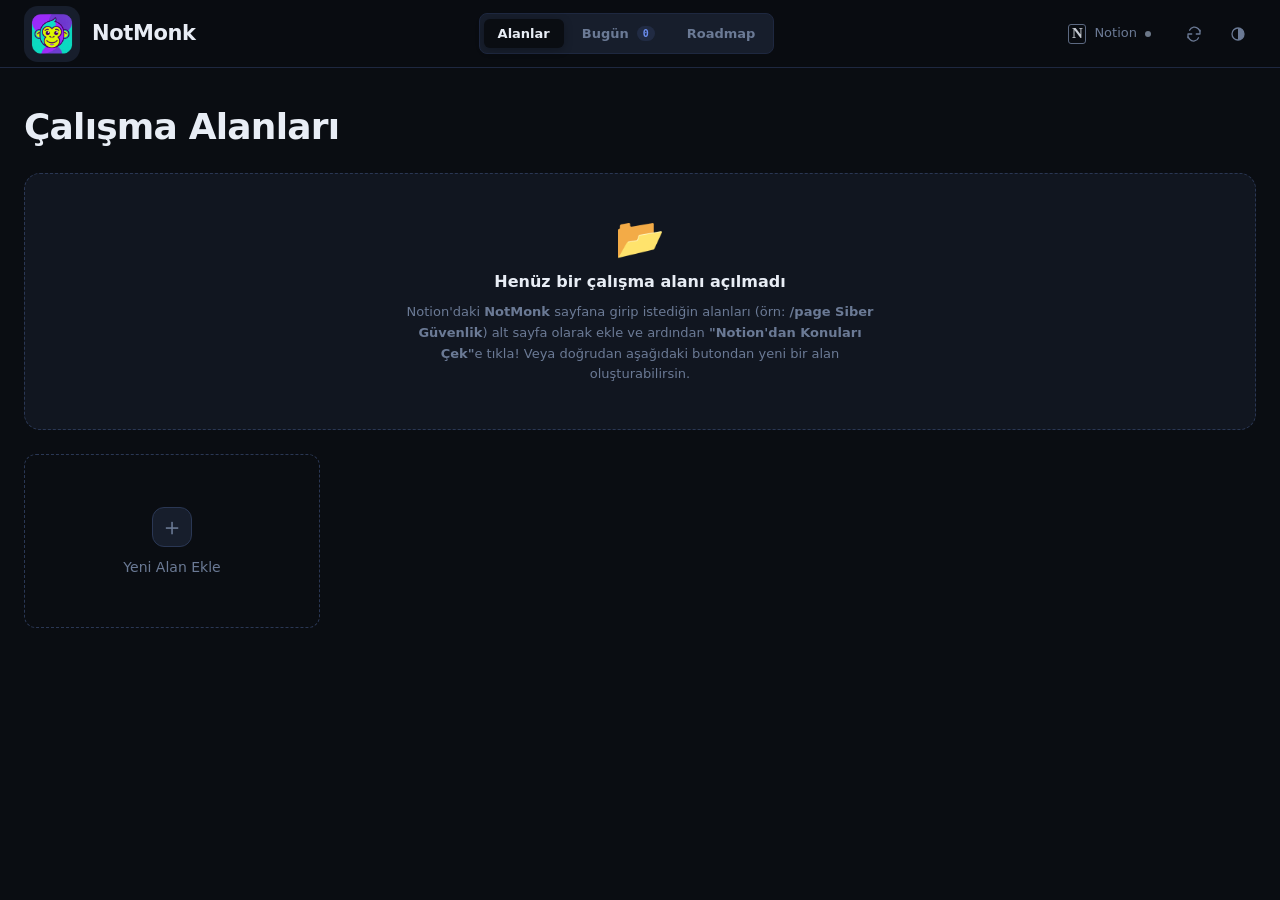
==== commit 2424b354: "Ship an empty workspace and remove bundled personal learning content" ====
--- a/index.html
+++ b/index.html
@@ -511,7 +511,6 @@
   <script src="prism-langs.js"></script>
   <script src="prism-java.js"></script>
   <script src="recovery-snapshot.js"></script>
-  <script src="recovery-snapshot.local.js"></script>
   <script src="editor-rich.js"></script>
   <script src="editor-page.js"></script>
   <script src="notion.js"></script>
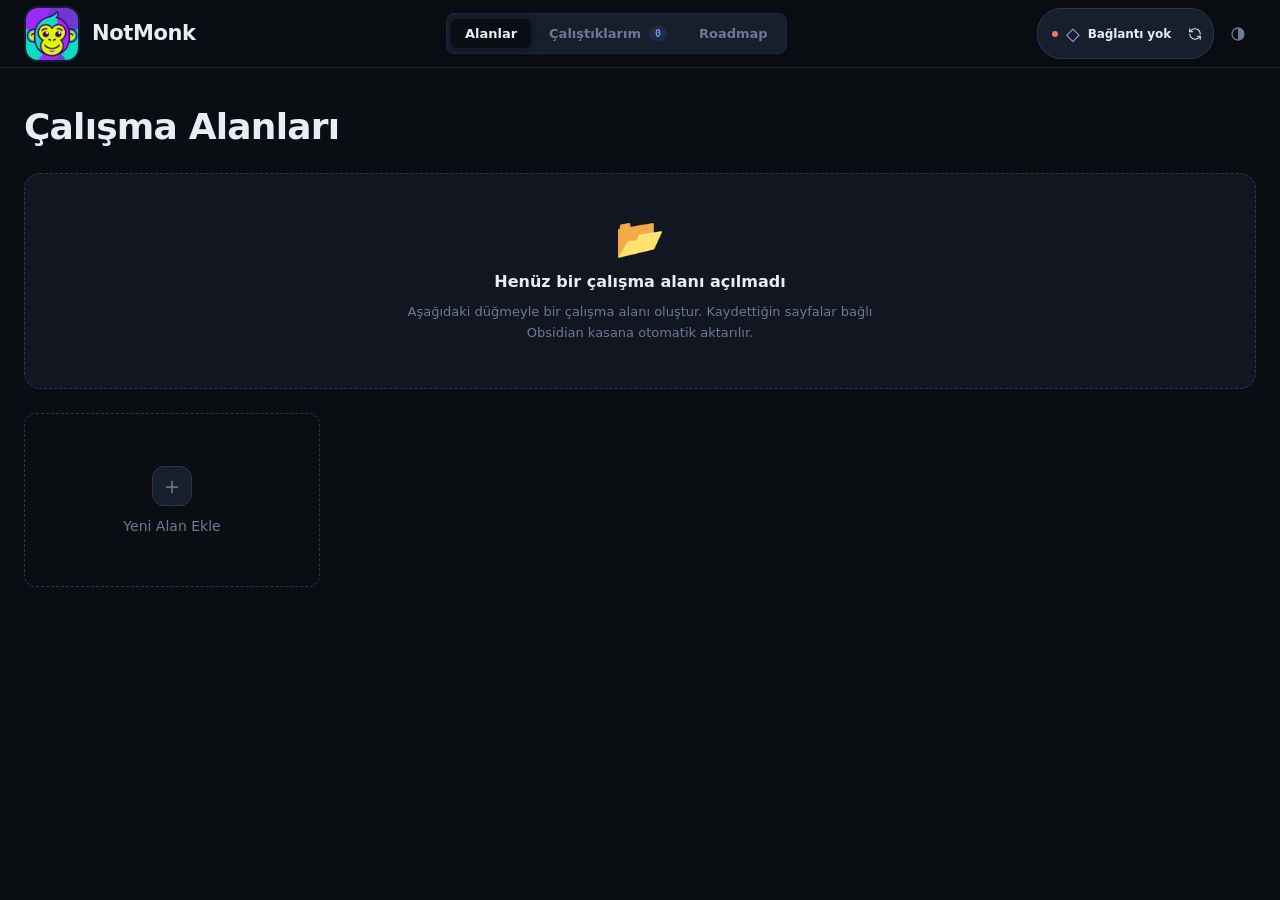
==== commit 58a41013: "Initial public application without personal workspace data" ====
--- a/index.html
+++ b/index.html
@@ -4,11 +4,18 @@
   <meta charset="UTF-8">
   <meta name="viewport" content="width=device-width, initial-scale=1">
   <title>NotMonk</title>
-  <link rel="icon" type="image/png" href="assets/icon-32.png">
+  <link rel="icon" type="image/png" sizes="32x32" href="assets/icon-32.png">
+  <link rel="icon" type="image/png" sizes="16x16" href="assets/icon-16.png">
+  <link rel="icon" type="image/png" sizes="48x48" href="assets/icon-48.png">
+  <link rel="icon" type="image/png" sizes="128x128" href="assets/icon-128.png">
+  <link rel="shortcut icon" href="favicon.ico">
+  <link rel="apple-touch-icon" sizes="128x128" href="assets/icon-128.png">
   <link rel="stylesheet" href="styles.css">
   <link rel="stylesheet" href="theme.css">
   <link rel="stylesheet" href="editor.css">
   <link rel="stylesheet" href="roadmap-board.css">
+  <link rel="stylesheet" href="study-list.css">
+  <link rel="stylesheet" href="obsidian.css">
 </head>
 <body>
   <nav class="nav-shell">
@@ -19,20 +26,22 @@
           <span>Alanlar</span>
         </button>
         <button id="tab-today" class="nav-tab" type="button">
-          <span>Bugün</span>
+          <span>Çalıştıklarım</span>
           <b id="today-count-badge" class="tab-badge">0</b>
         </button>
         <button id="tab-roadmap" class="nav-tab" type="button"><span>Roadmap</span></button>
       </div>
       <div class="nav-actions">
-        <button id="notion-toggle-btn" class="nav-icon-btn" type="button" title="Notion Entegrasyonu">
-          <span class="notion-icon">N</span>
-          <span class="nav-btn-label">Notion</span>
-          <span id="notion-status-dot" class="notion-status-dot" title="Bağlantı bekleniyor"></span>
-        </button>
-        <button id="quick-sync-btn" class="nav-icon-btn" type="button" title="Notion ile Şimdi Eşitle" aria-label="Notion ile Şimdi Eşitle">
-          <span class="sync-icon"><svg class="ui-icon" viewBox="0 0 24 24" fill="none" stroke="currentColor" stroke-width="1.7" stroke-linecap="round" stroke-linejoin="round" aria-hidden="true"><path d="M20 7v5h-5M4 17v-5h5"/><path d="M6.1 7a7 7 0 0 1 11.6-2L20 8M4 16l2.3 3A7 7 0 0 0 18 17"/></svg></span>
-        </button>
+        <div id="obsidian-sync-pill" class="obsidian-sync-pill" title="Obsidian aktarım durumu">
+          <button id="obsidian-toggle-btn" class="sync-pill-main" type="button" aria-label="Obsidian ayarları" title="Obsidian ayarları">
+            <span id="obsidian-status-dot" class="obsidian-status-dot" aria-hidden="true"></span>
+            <span class="obsidian-brand-icon" aria-hidden="true">◇</span>
+            <span id="obsidian-status-text" class="sync-pill-label">Obsidian</span>
+          </button>
+          <button id="quick-sync-btn" class="sync-pill-action" type="button" title="Obsidian’a şimdi aktar" aria-label="Obsidian’a şimdi aktar">
+            <svg class="ui-icon sync-action-icon" viewBox="0 0 24 24" fill="none" stroke="currentColor" stroke-width="1.8" stroke-linecap="round" stroke-linejoin="round" aria-hidden="true"><path d="M21 12a9 9 0 0 0-9-9 9.75 9.75 0 0 0-6.74 2.74L3 8"/><path d="M3 3v5h5"/><path d="M3 12a9 9 0 0 0 9 9 9.75 9.75 0 0 0 6.74-2.74L21 16"/><path d="M16 16h5v5"/></svg>
+          </button>
+        </div>
         <button id="theme-toggle" class="nav-icon-btn theme-toggle" type="button" aria-label="Temayı değiştir" title="Tema değiştir">
           <svg class="ui-icon" viewBox="0 0 24 24" fill="none" stroke="currentColor" stroke-width="1.7" stroke-linecap="round" stroke-linejoin="round" aria-hidden="true"><circle cx="12" cy="12" r="8"/><path d="M12 4a8 8 0 0 1 0 16Z" fill="currentColor" stroke="none"/></svg>
           <span class="sr-only" id="theme-label">Pembe tema</span>
@@ -103,13 +112,21 @@
 
       <!-- 2. Seviye: Seçilen Modülün veya Bugünün Konuları -->
       <section id="topics-view" class="topics-view hidden">
+        <section id="study-list" class="study-list hidden" aria-label="Şu an çalıştıklarım"></section>
         <section id="area-workspace" class="area-workspace hidden" aria-label="Alan notları">
           <aside class="note-tree-panel">
             <header class="note-tree-header">
               <div><strong id="note-tree-title">Sayfalar</strong><span id="note-tree-count">0 sayfa</span></div>
-              <button id="add-root-note" type="button" title="Yeni ana sayfa" aria-label="Yeni ana sayfa ekle">＋</button>
+              <div class="note-tree-header-actions">
+                <button id="area-switch-to-board-btn" class="area-view-toggle-btn" type="button" title="4'lü Çalışma Panosuna geç (Kanban)" aria-label="Pano Görünümü">
+                  <svg class="ui-icon" viewBox="0 0 24 24" fill="none" stroke="currentColor" stroke-width="1.8"><rect x="3" y="3" width="7" height="18" rx="1.5"/><rect x="14" y="3" width="7" height="18" rx="1.5"/></svg>
+                  <span>Pano</span>
+                </button>
+                <button id="add-root-note" type="button" title="Yeni ana sayfa" aria-label="Yeni ana sayfa ekle">＋</button>
+              </div>
             </header>
             <div id="note-tree-list" class="note-tree-list"></div>
+            <button id="recover-pages-btn" class="recover-pages-btn" type="button">Önceki kayıtlardan sayfa kurtar</button>
           </aside>
           <section class="note-document-panel">
             <div id="note-document-empty" class="note-document-empty">
@@ -127,11 +144,22 @@
         <div class="control-bar">
           <label class="search-wrap"><span>⌕</span><input id="search" type="search" placeholder="Konu veya not ara"></label>
           <label class="control-select"><span>DURUM</span><select id="status-filter">
-            <option value="all">Tümü</option>
-            <option value="todo">Başlamadım</option>
-            <option value="learning">Öğreniyorum</option>
-            <option value="done">Öğrendim</option>
+            <option value="all">Tüm Durumlar</option>
+            <option value="todo">Yapılacaklar</option>
+            <option value="in_progress">Yapılıyor Olanlar</option>
+            <option value="done">Yapılmış Olanlar</option>
+            <option value="review">Tekrar Edilmesi Gerekenler</option>
           </select></label>
+          <div class="view-mode-group" role="group" aria-label="Görünüm modu">
+            <button id="view-mode-board" class="view-mode-btn active" type="button" title="Pano Görünümü (Kanban)" aria-label="Pano Görünümü">
+              <svg class="ui-icon" viewBox="0 0 24 24" fill="none" stroke="currentColor" stroke-width="1.8"><rect x="3" y="3" width="7" height="18" rx="1.5"/><rect x="14" y="3" width="7" height="18" rx="1.5"/></svg>
+              <span>Pano</span>
+            </button>
+            <button id="view-mode-table" class="view-mode-btn" type="button" title="Tablo Görünümü" aria-label="Tablo Görünümü">
+              <svg class="ui-icon" viewBox="0 0 24 24" fill="none" stroke="currentColor" stroke-width="1.8"><path d="M3 6h18M3 12h18M3 18h18"/></svg>
+              <span>Tablo</span>
+            </button>
+          </div>
         </div>
         <div class="result-line">
           <span><b id="result-count">0</b> konu gösteriliyor</span>
@@ -143,9 +171,9 @@
           <p>İlk konunu ekleyerek başla.</p><button id="empty-add" class="primary">İlk konuyu ekle</button>
         </section>
         <section id="today-empty" class="empty hidden">
-          <span>⭐</span>
+          <span class="empty-doodle-icon"><svg class="doodle-btn-icon doodle-star" viewBox="0 0 24 24" fill="none" stroke="currentColor" stroke-width="1.8" stroke-linecap="round" stroke-linejoin="round" aria-hidden="true"><path d="m12 2.5 2.9 6.2 6.6.9-4.9 4.6 1.3 6.6-5.9-3.3-5.9 3.3 1.3-6.6-4.9-4.6 6.6-.9L12 2.5Z"/></svg></span>
           <h2>Bugün için seçili konu yok</h2>
-          <p>Modüllerdeki konuların yanındaki yıldıza (★) basarak buraya ekleyebilirsin.</p>
+          <p>Modüllerdeki konuların yanındaki yıldız simgesine basarak buraya ekleyebilirsin veya yukarıdan "Tüm Müfredat" panosuna geçebilirsin.</p>
           <button id="switch-to-all-btn" class="secondary" type="button">Alanlara Git</button>
         </section>
         <section id="no-results" class="empty hidden">
@@ -154,7 +182,49 @@
           <p>Aramanı veya filtrelerini değiştirmeyi dene.</p>
         </section>
 
-        <section id="today-focus" class="hidden" aria-label="Bugünün konuları"><p id="today-summary" role="status"></p><div id="today-list"></div></section>
+        <!-- Bugün ve Çalışma Panosu Görünümü -->
+        <section id="today-focus" class="today-focus-shell hidden" aria-label="Bugünün konuları ve çalışma panosu">
+          <div class="board-toolbar">
+            <div class="board-toolbar-summary">
+              <p id="today-summary" role="status"></p>
+            </div>
+            <div class="board-toolbar-controls">
+              <button id="open-topic-picker-btn" class="primary board-add-btn" type="button" title="Müfredattan çalışmak istediğin konuları seçip panoya ekle">
+                <svg class="doodle-btn-icon doodle-star" viewBox="0 0 24 24" fill="currentColor" stroke="none" aria-hidden="true"><path d="m12 2.5 2.9 6.2 6.6.9-4.9 4.6 1.3 6.6-5.9-3.3-5.9 3.3 1.3-6.6-4.9-4.6 6.6-.9L12 2.5Z"/></svg>
+                <span>⭐ Konu Seç / Ekle</span>
+              </button>
+              <div class="board-scope-toggle" role="group" aria-label="Pano kapsamı">
+                <button id="board-scope-today" class="scope-btn active" type="button" title="Bugüne planlanan veya yıldızla seçilen konuları göster">
+                  <svg class="doodle-btn-icon doodle-star" viewBox="0 0 24 24" fill="none" stroke="currentColor" stroke-width="2" stroke-linecap="round" stroke-linejoin="round" aria-hidden="true"><path d="m12 2.5 2.9 6.2 6.6.9-4.9 4.6 1.3 6.6-5.9-3.3-5.9 3.3 1.3-6.6-4.9-4.6 6.6-.9L12 2.5Z"/></svg>
+                  <span>Bugünün Odakları</span>
+                </button>
+                <button id="board-scope-all" class="scope-btn" type="button" title="Tüm müfredattaki konuları 4 sütunlu panoda göster">
+                  <svg class="doodle-btn-icon doodle-globe" viewBox="0 0 24 24" fill="none" stroke="currentColor" stroke-width="2" stroke-linecap="round" stroke-linejoin="round" aria-hidden="true"><circle cx="12" cy="12" r="9"/><path d="M3.6 9h16.8M3.6 15h16.8"/><path d="M12 3a13 13 0 0 0 0 18M12 3a13 13 0 0 1 0 18"/></svg>
+                  <span>Tüm Müfredat</span>
+                </button>
+              </div>
+            </div>
+          </div>
+          <div id="kanban-board" class="kanban-board"></div>
+          <div id="today-list" class="hidden"></div>
+        </section>
+
+        <!-- Alan İçi Kanban Panosu -->
+        <section id="kanban-view" class="kanban-shell hidden" aria-label="Alan panosu">
+          <div class="board-toolbar">
+            <div class="board-toolbar-summary">
+              <p id="area-board-summary" role="status"></p>
+            </div>
+            <div class="board-toolbar-controls">
+              <button id="area-switch-to-tree-btn" class="area-view-toggle-btn" type="button" title="Sayfa ağacına geç">
+                <svg class="ui-icon" viewBox="0 0 24 24" fill="none" stroke="currentColor" stroke-width="1.8"><path d="M4 6h16M4 12h16M4 18h7"/></svg>
+                <span>Sayfalar &amp; Notlar</span>
+              </button>
+              <button id="area-add-topic-btn" class="primary area-add-topic-btn" type="button">＋ Konu Ekle</button>
+            </div>
+          </div>
+          <div id="kanban-view-board" class="kanban-board"></div>
+        </section>
         <section id="table-view" class="table-shell">
           <table>
             <thead>
@@ -185,11 +255,6 @@
         </div>
         <div class="editor-header-actions">
           <span id="save-hint" role="status">Değişiklikler kaydedilmedi</span>
-          <div class="editor-notion-actions">
-            <button id="editor-notion-sync" class="editor-notion-sync" type="button" title="Bu notu Notion ile eşitle"><svg class="ui-icon" viewBox="0 0 24 24" fill="none" stroke="currentColor" stroke-width="1.8" stroke-linecap="round" stroke-linejoin="round" aria-hidden="true"><path d="M7 7h10v10H7z"/><path d="m10 4 2-2 2 2M12 2v5M14 20l-2 2-2-2m2 2v-5"/></svg><span>Notion’a aktar</span></button>
-            <a id="editor-notion-link" class="editor-notion-link hidden" target="_blank" rel="noopener" aria-label="Notion’da aç" title="Notion’da aç"><svg class="ui-icon" viewBox="0 0 24 24" fill="none" stroke="currentColor" stroke-width="1.8" stroke-linecap="round" stroke-linejoin="round" aria-hidden="true"><path d="M14 4h6v6m0-6L10 14M10 4H4v16h16v-6"/></svg></a>
-          </div>
-          <span class="editor-action-divider" aria-hidden="true"></span>
           <details class="page-appearance"><summary aria-label="Not görünümü" title="Not görünümü"><svg class="ui-icon" viewBox="0 0 24 24" fill="none" stroke="currentColor" stroke-width="1.7" stroke-linecap="round" stroke-linejoin="round" aria-hidden="true"><circle cx="5" cy="12" r="1"/><circle cx="12" cy="12" r="1"/><circle cx="19" cy="12" r="1"/></svg></summary><div class="appearance-panel">
             <strong>Sayfa görünümü</strong>
             <label>Yazı tipi<select id="page-font"><option value="sans">Modern</option><option value="serif">Kitap</option><option value="mono">Monospace</option></select></label>
@@ -228,7 +293,7 @@
             </div>
           </div>
           <div class="editor-content-wrapper">
-            <!-- Notion-style Floating Selection Toolbar -->
+            <!-- Editor Floating Selection Toolbar -->
             <div id="editor-toolbar" class="editor-floating-toolbar hidden">
               <div class="float-group">
                 <button type="button" class="float-btn" data-cmd="h1" title="Büyük Başlık (H1)">H1</button>
@@ -239,14 +304,14 @@
                 <button type="button" class="float-btn" data-cmd="bold" title="Kalın (Ctrl+B)"><b>B</b></button>
                 <button type="button" class="float-btn" data-cmd="italic" title="İtalik (Ctrl+I)"><i>I</i></button>
                 <button type="button" class="float-btn" data-cmd="strike" title="Üstü Çizili"><s>S</s></button>
-                <button type="button" class="float-btn" data-cmd="link" title="Bağlantı Ekle (Ctrl+K)">🔗</button>
-                <button type="button" class="float-btn" data-cmd="image" title="Görsel Ekle">🖼️</button>
+                <button type="button" class="float-btn" data-cmd="link" title="Bağlantı Ekle (Ctrl+K)"><svg class="ui-icon" viewBox="0 0 24 24" fill="none" stroke="currentColor" stroke-width="1.8" stroke-linecap="round" stroke-linejoin="round" aria-hidden="true"><path d="M10 13a5 5 0 0 0 7.54.54l3-3a5 5 0 0 0-7.07-7.07l-1.72 1.71"/><path d="M14 11a5 5 0 0 0-7.54-.54l-3 3a5 5 0 0 0 7.07 7.07l1.71-1.71"/></svg></button>
+                <button type="button" class="float-btn" data-cmd="image" title="Görsel Ekle"><svg class="ui-icon" viewBox="0 0 24 24" fill="none" stroke="currentColor" stroke-width="1.8" stroke-linecap="round" stroke-linejoin="round" aria-hidden="true"><rect x="3" y="3" width="18" height="18" rx="2"/><circle cx="8.5" cy="8.5" r="1.5"/><path d="m21 15-5-5L5 21"/></svg></button>
                 <button type="button" class="float-btn" data-cmd="inline-code" title="Satır İçi Kod">&lt;/&gt;</button>
               </div>
               <div class="float-divider"></div>
               <div class="float-group">
                 <button type="button" class="float-btn float-block-btn" data-cmd="code-block" title="Seçimi Kod Bloğuna Dönüştür">
-                  <span class="float-icon">⚡</span> Kod
+                  <svg class="ui-icon" viewBox="0 0 24 24" fill="none" stroke="currentColor" stroke-width="2" stroke-linecap="round" stroke-linejoin="round" aria-hidden="true"><polygon points="13 2 3 14 12 14 11 22 21 10 12 10 13 2"/></svg> Kod
                 </button>
                 <button type="button" class="float-btn float-block-btn" data-cmd="terminal" title="Seçimi Terminal Komutuna Dönüştür">
                   <span class="float-icon">$</span> Terminal
@@ -255,7 +320,7 @@
                   <span class="float-icon">”</span> Alıntı
                 </button>
                 <button type="button" class="float-btn float-block-btn" data-cmd="info" title="İpucuna Dönüştür">
-                  <span class="float-icon">💡</span> İpucu
+                  <svg class="ui-icon" viewBox="0 0 24 24" fill="none" stroke="currentColor" stroke-width="2" stroke-linecap="round" stroke-linejoin="round" aria-hidden="true"><path d="M9 18h6M10 22h4M12 2a7 7 0 0 0-7 7c0 2.5 1.5 4.5 3 6h8c1.5-1.5 3-3.5 3-6a7 7 0 0 0-7-7Z"/></svg> İpucu
                 </button>
               </div>
               <div class="float-divider"></div>
@@ -268,26 +333,26 @@
                 <button type="button" class="float-btn float-color" data-cmd="color" data-val="#e9edef" title="Varsayılan"><span class="color-dot" style="background:#e9edef"></span></button>
               </div>
             </div>
-            <!-- Notion-style Floating Link Popover -->
+            <!-- Editor Floating Link Popover -->
             <div id="editor-link-popover" class="editor-popover hidden">
               <div class="popover-row">
-                <span class="popover-icon">🔗</span>
+                <span class="popover-icon"><svg class="ui-icon" viewBox="0 0 24 24" fill="none" stroke="currentColor" stroke-width="1.8" stroke-linecap="round" stroke-linejoin="round" aria-hidden="true"><path d="M10 13a5 5 0 0 0 7.54.54l3-3a5 5 0 0 0-7.07-7.07l-1.72 1.71"/><path d="M14 11a5 5 0 0 0-7.54-.54l-3 3a5 5 0 0 0 7.07 7.07l1.71-1.71"/></svg></span>
                 <input type="url" id="link-url-input" class="popover-input" placeholder="Bağlantı linki yapıştır (https://...)" autocomplete="off">
                 <button type="button" id="link-apply-btn" class="popover-btn primary-btn">Ekle</button>
                 <button type="button" id="link-unlink-btn" class="popover-btn secondary-btn hidden" title="Bağlantıyı Kaldır">Kaldır</button>
                 <button type="button" id="link-cancel-btn" class="popover-close-btn" title="Kapat">✕</button>
               </div>
             </div>
-            <!-- Notion-style Image Inserter Popover -->
+            <!-- Editor Image Inserter Popover -->
             <div id="editor-image-popover" class="editor-popover image-popover hidden">
               <div class="popover-header">
-                <span class="popover-title">🖼️ Görsel Ekle</span>
+                <span class="popover-title"><svg class="ui-icon" viewBox="0 0 24 24" fill="none" stroke="currentColor" stroke-width="1.8" stroke-linecap="round" stroke-linejoin="round" aria-hidden="true"><rect x="3" y="3" width="18" height="18" rx="2"/><circle cx="8.5" cy="8.5" r="1.5"/><path d="m21 15-5-5L5 21"/></svg> Görsel Ekle</span>
                 <button type="button" id="img-pop-close" class="popover-close-btn" title="Kapat">✕</button>
               </div>
               <div class="image-popover-content">
                 <input type="file" id="note-image-file-input" accept="image/*" style="display: none;">
                 <button type="button" id="img-upload-btn" class="image-upload-trigger">
-                  <span class="upload-icon">📁</span>
+                  <span class="upload-icon"><svg class="ui-icon" viewBox="0 0 24 24" fill="none" stroke="currentColor" stroke-width="1.8" stroke-linecap="round" stroke-linejoin="round" aria-hidden="true"><path d="M21 15v4a2 2 0 0 1-2 2H5a2 2 0 0 1-2-2v-4"/><polyline points="17 8 12 3 7 8"/><line x1="12" y1="3" x2="12" y2="15"/></svg></span>
                   <div class="upload-text">
                     <b class="upload-title">Bilgisayardan Görsel Seç</b>
                     <span class="upload-sub">PNG, JPG, GIF, WebP (veya direkt sürükle / yapıştır)</span>
@@ -314,94 +379,14 @@
       </footer>
     </form>
   </dialog>
-  <dialog id="notion-dialog" class="notion-dialog">
-    <div class="notion-modal-content">
-      <header class="dialog-header">
-        <div class="dialog-title-wrap">
-          <span class="notion-dialog-icon">N</span>
-          <div>
-            <h2>Notion bağlantısı</h2>
-            <p>Bağlantını yönet, notlarını iki yönde aktar.</p>
-          </div>
-        </div>
-        <button id="close-notion-dialog" class="icon-button" type="button" aria-label="Kapat">×</button>
-      </header>
-      
-      <div class="notion-dialog-body">
-        <details class="notion-guide-card">
-          <summary class="guide-title">İlk kez mi bağlıyorsun? Kurulum adımları</summary>
-          <ol class="guide-steps">
-            <li><a href="https://www.notion.so/my-integrations" target="_blank" rel="noopener">Notion entegrasyonlarını aç ↗</a>. Entegrasyon oluştur ve bağlantı anahtarını kopyala.</li>
-            <li>Notion’da <b>NotMonk</b> adlı bir sayfa oluştur. Alanlarını bu sayfanın altına, konularını da alanların içine ekle.</li>
-            <li>Bu ana sayfanın bağlantı ayarlarından oluşturduğun entegrasyona erişim ver.</li>
-            <li>Anahtarı aşağıya yapıştır, bağlantıyı kontrol et ve ayarları kaydet. Ardından <b>Notion’dan al</b> ile notlarını getir.</li>
-          </ol>
-        </details>
-        <h3 class="notion-section-heading">Bağlantı bilgileri</h3>
-
-        <form id="notion-config-form" class="notion-form" onsubmit="return false;">
-          <label class="notion-field-label">
-            <span>Bağlantı anahtarı</span>
-            <input id="notion-token" type="password" placeholder="ntn_... veya secret_..." autocomplete="off">
-          </label>
-
-          <label class="notion-field-label">
-            <span>Notion sayfa bağlantısı <small>İsteğe bağlı</small></span>
-            <input id="notion-db-id" type="text" placeholder="https://www.notion.so/..." aria-describedby="notion-parent-help">
-          </label>
-
-          <p id="notion-parent-help" class="notion-help">Notlarını tutacağın ana sayfanın veya veritabanının bağlantısı. Boş bırakırsan NotMonk adlı sayfa aranır.</p>
-          <div class="notion-checkbox-row">
-            <label class="toggle-checkbox">
-              <input id="notion-auto-sync" type="checkbox" checked>
-              <span><b>Otomatik eşitle</b><small>NotMonk açıkken Notion’daki değişiklikleri yaklaşık 30 saniyede bir kontrol eder. Kaydettiğin notlar Notion’a gönderilir. Yazarken gelen değişiklikler bekletilir.</small></span>
-            </label>
-          </div>
-
-          <div class="notion-test-row">
-            <button id="notion-test-btn" class="secondary" type="button">Bağlantıyı kontrol et</button>
-            <span id="notion-status-msg" class="notion-status-msg" role="status" aria-live="polite"></span>
-          </div>
-        </form>
-
-        <div class="notion-sync-section">
-          <h3 class="notion-section-heading">Elle aktarım</h3><p class="notion-help">Kayıtlı bağlantı ayarlarını kullanır. Yeni ayar girdiysen önce kaydet.</p>
-          <div class="sync-actions-row">
-            <button id="notion-push-all-btn" class="secondary sync-btn" type="button">
-              <span class="sync-emoji">↑</span>
-              <div class="sync-info">
-                <b>Notion’a gönder</b>
-                <small>NotMonk → Notion · Tüm yerel konuları oluşturur veya günceller.</small>
-              </div>
-            </button>
-            <button id="notion-pull-all-btn" class="secondary sync-btn" type="button">
-              <span class="sync-emoji">↓</span>
-              <div class="sync-info">
-                <b>Notion’dan al</b>
-                <small>Notion → NotMonk · Alanları, konuları ve notları buraya getirir.</small>
-              </div>
-            </button>
-
-          </div>
-          <details class="notion-cleanup"><summary>Örnek içerikleri kaldır</summary><p class="notion-help">Varsayılan örnek alanları ve bu alanlardaki konuları yerelden siler. Bu bir eşitleme işlemi değildir.</p>            <button id="purge-demo-btn" class="secondary sync-btn" type="button" title="Varsayılan siber güvenlik örnek şablonunu kaldırır">
-              <span class="sync-emoji">×</span>
-              <div class="sync-info">
-                <b>Örnekleri kaldır</b>
-                <small>Yerel örnek alanları ve konularını sil</small>
-              </div>
-            </button></details>
-          <div id="notion-sync-progress" class="sync-progress hidden">
-            <div class="progress-bar-wrap">
-              <div id="notion-sync-bar" class="sync-bar-fill"></div>
-            </div>
-            <span id="notion-sync-text" class="sync-text" role="status" aria-live="polite">Senkronize ediliyor...</span>
-          </div>
-        </div>
-      </div>
-
-      <footer class="dialog-footer">
-        <button id="save-notion-config" class="primary" type="button">Ayarları Kaydet</button>
-      </footer>
+  <dialog id="obsidian-dialog" class="obsidian-dialog">
+    <header class="dialog-header"><div><h2>Obsidian</h2><p>NotMonk’ta kaydet, kasanda otomatik gör.</p></div><button id="close-obsidian-dialog" class="icon-button" type="button" aria-label="Kapat">×</button></header>
+    <div class="obsidian-dialog-body">
+      <label class="obsidian-field">Bağlı kasa<input id="obsidian-vault" type="text" readonly value="Bağlantı kontrol ediliyor…"></label>
+      <label class="obsidian-auto"><input id="obsidian-auto-sync" type="checkbox" checked><span><b>Otomatik aktar</b><small>Sayfalar, alanlar ve çalışma listen kaydettikçe Obsidian’a aktarılır.</small></span></label>
+      <p class="obsidian-help">Aktarım yönü: NotMonk → Obsidian. Kasada düzenlediğin dosyalar korunur; çakışan yeni sürümler “NotMonk Aktarım Kopyaları” klasörüne gelir. Burada sildiğin notlar kasadan silinmez.</p>
+      <p id="obsidian-status-msg" class="obsidian-status-msg" role="status" aria-live="polite">Bağlantı kontrol ediliyor…</p>
+      <div class="obsidian-buttons"><button id="obsidian-sync-now" class="primary" type="button">Şimdi aktar</button><a id="obsidian-open-vault" class="secondary hidden">Kasayı aç ↗</a></div>
     </div>
   </dialog>
   <dialog id="new-category-dialog" class="new-category-dialog">
@@ -419,12 +404,14 @@
       <div class="mini-dialog-body">
         <div class="new-area-avatar-row">
           <button type="button" id="new-category-avatar-btn" class="new-category-avatar-btn" title="Simge / Fotoğraf Seç">
-            <span id="new-category-avatar-preview">📁</span>
-            <span class="avatar-edit-overlay">📷</span>
+            <span id="new-category-avatar-preview">
+              <svg class="doodle-btn-icon doodle-folder" viewBox="0 0 24 24" fill="none" stroke="currentColor" stroke-width="1.8" stroke-linecap="round" stroke-linejoin="round" aria-hidden="true"><path d="M3.5 6.5A1.5 1.5 0 0 1 5 5h4.5l2 2.5H19a1.5 1.5 0 0 1 1.5 1.5v9.5A1.5 1.5 0 0 1 19 20H5a1.5 1.5 0 0 1-1.5-1.5V6.5Z"/></svg>
+            </span>
+            <span class="avatar-edit-overlay"><svg class="ui-icon" viewBox="0 0 24 24" fill="none" stroke="currentColor" stroke-width="2" stroke-linecap="round" stroke-linejoin="round"><path d="M14.5 4h-5L7 7H4a2 2 0 0 0-2 2v9a2 2 0 0 0 2 2h16a2 2 0 0 0 2-2V9a2 2 0 0 0-2-2h-3l-2.5-3z"/><circle cx="12" cy="13" r="3"/></svg></span>
           </button>
           <div class="new-area-avatar-label">
             <span>ALAN PROFİLİ / SİMGESİ</span>
-            <small>Tıklayarak fotoğraf yükle veya emoji seç</small>
+            <small>Tıklayarak fotoğraf yükle veya çizim simge seç</small>
           </div>
         </div>
         <label class="modal-field">
@@ -442,10 +429,12 @@
     <div class="avatar-dialog-content">
       <header class="dialog-header">
         <div class="dialog-title-wrap">
-          <span class="dialog-icon-badge">🖼️</span>
+          <span class="dialog-icon-badge">
+            <svg class="ui-icon" viewBox="0 0 24 24" fill="none" stroke="currentColor" stroke-width="2" stroke-linecap="round" stroke-linejoin="round"><rect x="3" y="3" width="18" height="18" rx="2"/><circle cx="8.5" cy="8.5" r="1.5"/><path d="m21 15-5-5L5 21"/></svg>
+          </span>
           <div>
             <h2 id="avatar-dialog-title">Alan Profil Fotoğrafı</h2>
-            <p id="avatar-dialog-sub">Profil fotoğrafı veya simge belirle.</p>
+            <p id="avatar-dialog-sub">Profil fotoğrafı veya çizim simge belirle.</p>
           </div>
         </div>
         <button id="close-avatar-dialog" class="icon-button" type="button" aria-label="Kapat">✕</button>
@@ -454,12 +443,15 @@
       <div class="avatar-dialog-body">
         <div class="avatar-preview-section">
           <div id="avatar-big-preview" class="avatar-big-preview">
-            <span id="avatar-big-preview-content">📁</span>
+            <span id="avatar-big-preview-content">
+              <svg class="doodle-btn-icon doodle-folder" viewBox="0 0 24 24" fill="none" stroke="currentColor" stroke-width="1.8" stroke-linecap="round" stroke-linejoin="round" aria-hidden="true"><path d="M3.5 6.5A1.5 1.5 0 0 1 5 5h4.5l2 2.5H19a1.5 1.5 0 0 1 1.5 1.5v9.5A1.5 1.5 0 0 1 19 20H5a1.5 1.5 0 0 1-1.5-1.5V6.5Z"/></svg>
+            </span>
           </div>
           <div class="avatar-upload-actions">
             <input type="file" id="avatar-file-input" accept="image/*" class="hidden">
             <button type="button" id="avatar-upload-btn" class="primary avatar-btn">
-              📷 Bilgisayardan Fotoğraf Yükle
+              <svg class="ui-icon" viewBox="0 0 24 24" fill="none" stroke="currentColor" stroke-width="2" stroke-linecap="round" stroke-linejoin="round"><path d="M14.5 4h-5L7 7H4a2 2 0 0 0-2 2v9a2 2 0 0 0 2 2h16a2 2 0 0 0 2-2V9a2 2 0 0 0-2-2h-3l-2.5-3z"/><circle cx="12" cy="13" r="3"/></svg>
+              <span>Bilgisayardan Fotoğraf Yükle</span>
             </button>
             <button type="button" id="avatar-remove-btn" class="secondary avatar-btn danger-text">
               ✕ Fotoğrafı Kaldır
@@ -478,24 +470,20 @@
         </div>
 
         <div class="avatar-emoji-section">
-          <span class="section-label">VEYA HIZLI EMOJİ SEÇ</span>
+          <span class="section-label">VEYA ÇİZİM / DOODLE SİMGE SEÇ</span>
           <div class="avatar-emoji-grid">
-            <button type="button" class="avatar-emoji-btn">🛡️</button>
-            <button type="button" class="avatar-emoji-btn">💻</button>
-            <button type="button" class="avatar-emoji-btn">⚙️</button>
-            <button type="button" class="avatar-emoji-btn">☁️</button>
-            <button type="button" class="avatar-emoji-btn">🤖</button>
-            <button type="button" class="avatar-emoji-btn">📱</button>
-            <button type="button" class="avatar-emoji-btn">🎯</button>
-            <button type="button" class="avatar-emoji-btn">🚀</button>
-            <button type="button" class="avatar-emoji-btn">🔒</button>
-            <button type="button" class="avatar-emoji-btn">🧠</button>
-            <button type="button" class="avatar-emoji-btn">🎨</button>
-            <button type="button" class="avatar-emoji-btn">📊</button>
-            <button type="button" class="avatar-emoji-btn">⚡</button>
-            <button type="button" class="avatar-emoji-btn">🔥</button>
-            <button type="button" class="avatar-emoji-btn">📁</button>
-            <button type="button" class="avatar-emoji-btn">🌐</button>
+            <button type="button" class="avatar-emoji-btn" data-preset="shield" title="Güvenlik &amp; Savunma"><svg class="ui-icon" viewBox="0 0 24 24" fill="none" stroke="currentColor" stroke-width="2" stroke-linecap="round" stroke-linejoin="round"><path d="M12 22s8-4 8-10V5l-8-3-8 3v7c0 6 8 10 8 10z"/></svg></button>
+            <button type="button" class="avatar-emoji-btn" data-preset="terminal" title="Terminal &amp; Shell"><svg class="ui-icon" viewBox="0 0 24 24" fill="none" stroke="currentColor" stroke-width="2" stroke-linecap="round" stroke-linejoin="round"><polyline points="4 17 10 11 4 5"/><line x1="12" y1="19" x2="20" y2="19"/></svg></button>
+            <button type="button" class="avatar-emoji-btn" data-preset="cpu" title="Sistem &amp; İşlemci"><svg class="ui-icon" viewBox="0 0 24 24" fill="none" stroke="currentColor" stroke-width="2" stroke-linecap="round" stroke-linejoin="round"><rect x="4" y="4" width="16" height="16" rx="2"/><rect x="9" y="9" width="6" height="6"/><path d="M9 1v3M15 1v3M9 20v3M15 20v3M20 9h3M20 15h3M1 9h3M1 15h3"/></svg></button>
+            <button type="button" class="avatar-emoji-btn" data-preset="network" title="Ağ &amp; Protokoller"><svg class="ui-icon" viewBox="0 0 24 24" fill="none" stroke="currentColor" stroke-width="2" stroke-linecap="round" stroke-linejoin="round"><circle cx="12" cy="12" r="10"/><path d="M2 12h20M12 2a15.3 15.3 0 0 1 4 10 15.3 15.3 0 0 1-4 10 15.3 15.3 0 0 1-4-10 15.3 15.3 0 0 1 4-10z"/></svg></button>
+            <button type="button" class="avatar-emoji-btn" data-preset="bug" title="Zararlı Yazılım &amp; Zafiyet"><svg class="ui-icon" viewBox="0 0 24 24" fill="none" stroke="currentColor" stroke-width="2" stroke-linecap="round" stroke-linejoin="round"><rect width="8" height="14" x="8" y="6" rx="4"/><path d="m19 7-3 2M5 7l3 2M19 19l-3-2M5 19l3-2M20 13h-4M4 13h4M10 4l1 2M14 4l-1 2"/></svg></button>
+            <button type="button" class="avatar-emoji-btn" data-preset="radar" title="Tehdit Avı &amp; Radar"><svg class="ui-icon" viewBox="0 0 24 24" fill="none" stroke="currentColor" stroke-width="2" stroke-linecap="round" stroke-linejoin="round"><circle cx="12" cy="12" r="9"/><circle cx="12" cy="12" r="4"/><path d="M12 3v3M12 18v3M3 12h3M18 12h3"/></svg></button>
+            <button type="button" class="avatar-emoji-btn" data-preset="lock" title="Kriptografi &amp; Secret"><svg class="ui-icon" viewBox="0 0 24 24" fill="none" stroke="currentColor" stroke-width="2" stroke-linecap="round" stroke-linejoin="round"><rect x="3" y="11" width="18" height="11" rx="2" ry="2"/><path d="M7 11V7a5 5 0 0 1 10 0v4"/></svg></button>
+            <button type="button" class="avatar-emoji-btn" data-preset="search" title="Adli Bilişim &amp; DFIR"><svg class="ui-icon" viewBox="0 0 24 24" fill="none" stroke="currentColor" stroke-width="2" stroke-linecap="round" stroke-linejoin="round"><circle cx="11" cy="11" r="8"/><line x1="21" y1="21" x2="16.65" y2="16.65"/></svg></button>
+            <button type="button" class="avatar-emoji-btn" data-preset="code" title="C &amp; Düşük Seviye Kod"><svg class="ui-icon" viewBox="0 0 24 24" fill="none" stroke="currentColor" stroke-width="2" stroke-linecap="round" stroke-linejoin="round"><polyline points="16 18 22 12 16 6"/><polyline points="8 6 2 12 8 18"/></svg></button>
+            <button type="button" class="avatar-emoji-btn" data-preset="spark" title="Yapay Zeka &amp; LLM"><svg class="ui-icon" viewBox="0 0 24 24" fill="none" stroke="currentColor" stroke-width="2" stroke-linecap="round" stroke-linejoin="round"><polygon points="13 2 3 14 12 14 11 22 21 10 12 10 13 2"/></svg></button>
+            <button type="button" class="avatar-emoji-btn" data-preset="folder" title="Klasör &amp; Modül"><svg class="ui-icon" viewBox="0 0 24 24" fill="none" stroke="currentColor" stroke-width="2" stroke-linecap="round" stroke-linejoin="round"><path d="M3.5 6.5A1.5 1.5 0 0 1 5 5h4.5l2 2.5H19a1.5 1.5 0 0 1 1.5 1.5v9.5A1.5 1.5 0 0 1 19 20H5a1.5 1.5 0 0 1-1.5-1.5V6.5Z"/></svg></button>
+            <button type="button" class="avatar-emoji-btn" data-preset="star" title="Öncelikli Hedef"><svg class="ui-icon" viewBox="0 0 24 24" fill="none" stroke="currentColor" stroke-width="2" stroke-linecap="round" stroke-linejoin="round"><path d="m12 2.5 2.9 6.2 6.6.9-4.9 4.6 1.3 6.6-5.9-3.3-5.9 3.3 1.3-6.6-4.9-4.6 6.6-.9L12 2.5Z"/></svg></button>
           </div>
         </div>
       </div>
@@ -506,6 +494,38 @@
       </footer>
     </div>
   </dialog>
+  <!-- Hızlı Konu Seçici (Müfredattan Panoya Ekle) Modalı -->
+  <dialog id="topic-picker-dialog" class="topic-picker-dialog">
+    <div class="topic-picker-content">
+      <header class="dialog-header">
+        <div class="dialog-title-wrap">
+          <span class="dialog-icon-badge">
+            <svg class="doodle-btn-icon doodle-star" viewBox="0 0 24 24" fill="#fbbf24" stroke="none"><path d="m12 2.5 2.9 6.2 6.6.9-4.9 4.6 1.3 6.6-5.9-3.3-5.9 3.3 1.3-6.6-4.9-4.6 6.6-.9L12 2.5Z"/></svg>
+          </span>
+          <div>
+            <h2>Panoya Konu Ekle</h2>
+            <p>Müfredattaki 12 aşamadan çalışmak istediğin konuları yıldızla veya yeni konu oluştur.</p>
+          </div>
+        </div>
+        <button id="close-topic-picker" class="icon-button" type="button" aria-label="Kapat">✕</button>
+      </header>
+      <div class="topic-picker-body">
+        <div class="topic-picker-toolbar">
+          <div class="picker-search-wrap">
+            <svg class="ui-icon picker-search-icon" viewBox="0 0 24 24" fill="none" stroke="currentColor" stroke-width="2"><circle cx="11" cy="11" r="8"/><path d="m21 21-4.3-4.3"/></svg>
+            <input id="picker-search-input" type="search" placeholder="Konu ara... (örn: pointer, tcp, reverse, ghidra, buffer)" autocomplete="off">
+          </div>
+          <span id="picker-selected-count" class="picker-count-badge">0 seçili</span>
+        </div>
+        <div id="picker-topics-list" class="picker-topics-list"></div>
+      </div>
+      <footer class="dialog-footer">
+        <button id="picker-add-custom-btn" class="secondary" type="button">＋ Yeni Özel Konu</button>
+        <button id="picker-done-btn" class="primary" type="button">Tamam</button>
+      </footer>
+    </div>
+  </dialog>
+
   <dialog id="confirm-dialog" class="confirm-dialog"><div class="confirm-icon">!</div><h2 id="confirm-title">Emin misin?</h2><p id="confirm-message"></p><div class="confirm-actions"><button id="confirm-cancel" class="secondary" type="button">Geri dön</button><button id="confirm-accept" class="confirm-danger" type="button">Onayla</button></div></dialog>
   <script src="prism.js"></script>
   <script src="prism-langs.js"></script>
@@ -513,9 +533,18 @@
   <script src="recovery-snapshot.js"></script>
   <script src="editor-rich.js"></script>
   <script src="editor-page.js"></script>
-  <script src="notion.js"></script>
+  <script src="obsidian-local-config.local.js"></script>
+  <script src="obsidian-client.js"></script>
+  <script src="obsidian-settings.js"></script>
   <script src="roadmap.js"></script>
+  <script src="curriculum-areas.js"></script>
+  <script src="foundations-outline.js"></script>
+  <script src="foundations-model.js"></script>
   <script src="roadmap-board.js"></script>
-  <script src="app.js"></script>
+  <script src="study-list-model.js"></script>
+  <script src="study-list.js"></script>
+  <script src="page-recovery-model.js"></script>
+  <script src="page-recovery.js"></script>
+  <script src="app.js?v=20261011-single-status"></script>
 </body>
 </html>
--- a/styles.css
+++ b/styles.css
@@ -389,7 +389,7 @@
 
 .control-bar {
   display: grid;
-  grid-template-columns: 1fr 200px;
+  grid-template-columns: 1fr 220px auto;
   border: 1px solid var(--line);
   border-radius: 12px;
   overflow: hidden;
@@ -397,6 +397,12 @@
   margin-bottom: 16px;
 }
 
+@media (max-width: 768px) {
+  .control-bar {
+    grid-template-columns: 1fr;
+  }
+}
+
 .search-wrap,
 .control-select {
   height: 54px;
@@ -406,6 +412,47 @@
   align-items: center;
   gap: 12px;
   border-right: 1px solid var(--line);
+}
+
+.view-mode-group {
+  display: flex;
+  align-items: center;
+  gap: 6px;
+  padding: 0 14px;
+  background: var(--panel);
+}
+
+.view-mode-btn {
+  display: inline-flex;
+  align-items: center;
+  gap: 6px;
+  height: 36px;
+  padding: 0 12px;
+  border: 1px solid var(--line);
+  border-radius: 8px;
+  background: var(--panel2);
+  color: var(--muted);
+  font: 600 12px Inter, system-ui, sans-serif;
+  cursor: pointer;
+  transition: all 0.15s ease;
+}
+
+.view-mode-btn:hover {
+  color: var(--text);
+  border-color: var(--line2);
+  background: rgba(255, 255, 255, 0.05);
+}
+
+.view-mode-btn.active {
+  background: var(--accent-soft);
+  border-color: var(--accent);
+  color: #fff;
+  box-shadow: 0 2px 8px rgba(108, 142, 240, 0.2);
+}
+
+.view-mode-btn .ui-icon {
+  width: 15px;
+  height: 15px;
 }
 
 .control-bar > *:last-child {
@@ -608,7 +655,7 @@
 }
 
 .status-head {
-  min-width: 260px;
+  min-width: 320px;
 }
 
 .status-buttons {
@@ -628,9 +675,14 @@
   padding: 6px 10px;
   background: transparent;
   color: var(--muted);
-  font: 700 10px monospace;
+  font: 700 11px monospace;
   cursor: pointer;
   transition: all 0.12s ease;
+}
+
+.status-button .status-btn-icon {
+  font-size: 12px;
+  line-height: 1;
 }
 
 .status-button::before {
@@ -645,12 +697,17 @@
   --status-color: #ff6572;
 }
 
+.status-in_progress,
 .status-learning {
-  --status-color: #f0be3f;
+  --status-color: #f59e0b;
 }
 
 .status-done {
-  --status-color: #31d495;
+  --status-color: #10b981;
+}
+
+.status-review {
+  --status-color: #a855f7;
 }
 
 .status-button:hover {
@@ -670,11 +727,13 @@
   background: #07100c;
 }
 
-.status-todo.active {
+.status-todo.active,
+.status-review.active {
   color: #fff;
 }
 
-.status-todo.active::before {
+.status-todo.active::before,
+.status-review.active::before {
   background: #fff;
 }
 
@@ -754,8 +813,39 @@
   margin-top: 24px;
 }
 
-/* Area workspace: Notion-like page tree + persistent document. */
-.topics-view.area-mode > :not(#area-workspace) { display: none !important; }
+/* Area workspace: Notion-like page tree + persistent document & Area Kanban Board */
+.topics-view.area-mode:not(.area-board-mode) > :not(#area-workspace) { display: none !important; }
+.topics-view.area-mode.area-board-mode > :not(#kanban-view) { display: none !important; }
+.topics-view.area-mode.area-board-mode #kanban-view { display: flex !important; }
+
+.area-view-toggle-btn {
+  display: inline-flex;
+  align-items: center;
+  gap: 6px;
+  background: var(--panel2);
+  border: 1px solid var(--line);
+  color: var(--muted);
+  font: 600 11px Inter, system-ui, sans-serif;
+  padding: 5px 10px;
+  border-radius: 6px;
+  cursor: pointer;
+  transition: all 0.15s ease;
+}
+.area-view-toggle-btn:hover {
+  color: var(--text);
+  border-color: var(--line2);
+  background: var(--line);
+}
+.area-view-toggle-btn .ui-icon {
+  width: 14px;
+  height: 14px;
+}
+.note-tree-header-actions {
+  display: flex;
+  align-items: center;
+  gap: 6px;
+}
+
 .area-workspace { display: grid; grid-template-columns: 300px minmax(0, 1fr); min-height: max(920px, calc(100vh - 150px)); height: auto; align-items: stretch; border: 1px solid var(--line); border-radius: 12px; overflow: visible; background: var(--panel); }
 .area-workspace.hidden { display: none; }
 .note-tree-panel { min-width: 0; min-height: max(920px, calc(100vh - 150px)); display: flex; flex-direction: column; border-right: 1px solid var(--line); background: color-mix(in srgb, var(--panel) 92%, var(--bg)); }
@@ -763,12 +853,44 @@
 .note-tree-header > div { min-width: 0; display: grid; gap: 3px; }
 .note-tree-header strong { overflow: hidden; text-overflow: ellipsis; white-space: nowrap; font: 650 14px/1.3 system-ui; color: var(--text); }
 .note-tree-header span { font: 500 11px/1.3 system-ui; color: var(--muted); }
-.note-tree-header > button { flex: 0 0 auto; display: grid; place-items: center; width: 30px; height: 30px; padding: 0; border: 0; border-radius: 6px; background: transparent; color: var(--muted); font-size: 20px; }
-.note-tree-header > button:hover { background: var(--line); color: var(--text); }
+.note-tree-header > button, .note-tree-header-actions > button:not(.area-view-toggle-btn) { flex: 0 0 auto; display: grid; place-items: center; width: 30px; height: 30px; padding: 0; border: 0; border-radius: 6px; background: transparent; color: var(--muted); font-size: 20px; }
+.note-tree-header > button:hover, .note-tree-header-actions > button:not(.area-view-toggle-btn):hover { background: var(--line); color: var(--text); }
 .note-tree-list { flex: 1; overflow: visible; padding: 8px 8px 36px; }
-.note-tree-row { display: grid; grid-template-columns: 20px minmax(0, 1fr) 26px 26px; align-items: center; min-height: 34px; padding-left: calc(var(--tree-depth, 0) * 17px); border-radius: 6px; color: var(--muted); }
+.note-tree-row { display: grid; grid-template-columns: 20px minmax(0, 1fr) 24px; align-items: center; min-height: 34px; padding-left: calc(var(--tree-depth, 0) * 17px); border-radius: 6px; color: var(--muted); gap: 2px; }
 .note-tree-row:hover { background: color-mix(in srgb, var(--line) 72%, transparent); color: var(--text); }
 .note-tree-row.active { background: color-mix(in srgb, var(--accent) 14%, var(--panel)); color: var(--text); }
+.note-tree-status {
+  border: 0;
+  background: transparent;
+  font-size: 13px;
+  line-height: 1;
+  width: 24px;
+  height: 24px;
+  border-radius: 5px;
+  cursor: pointer;
+  display: grid;
+  place-items: center;
+  padding: 0;
+  transition: all 0.12s ease;
+  opacity: 0.75;
+}
+.note-tree-status:hover {
+  opacity: 1;
+  background: var(--line);
+  transform: scale(1.15);
+}
+.note-tree-row.status-done .note-tree-open {
+  color: color-mix(in srgb, var(--success) 70%, var(--text));
+}
+.note-tree-row.status-done .note-tree-status {
+  opacity: 1;
+}
+.note-tree-row.status-in_progress .note-tree-open {
+  color: var(--text);
+}
+.note-tree-row.status-review .note-tree-open {
+  color: color-mix(in srgb, #a855f7 60%, var(--text));
+}
 .note-tree-toggle, .note-tree-add-child, .note-tree-open { border: 0; background: transparent; color: inherit; }
 .note-tree-toggle { display: grid; place-items: center; width: 20px; height: 28px; padding: 0; border-radius: 4px; font-size: 17px; }
 .note-tree-toggle:not(.empty):hover { background: var(--line2); }
@@ -1494,19 +1616,28 @@
 }
 
 .card-status-badge.status-todo {
-  background: rgba(255, 255, 255, 0.04);
-  color: var(--muted);
-  border: 1px solid var(--line);
-}
-
+  background: rgba(255, 101, 114, 0.12);
+  color: #ff6572;
+  border: 1px solid rgba(255, 101, 114, 0.25);
+}
+
+.card-status-badge.status-in_progress,
 .card-status-badge.status-learning {
-  background: var(--accent-soft);
-  color: var(--accent);
+  background: rgba(245, 158, 11, 0.12);
+  color: #f59e0b;
+  border: 1px solid rgba(245, 158, 11, 0.25);
 }
 
 .card-status-badge.status-done {
-  background: var(--success-soft);
-  color: var(--success);
+  background: rgba(16, 185, 129, 0.12);
+  color: #10b981;
+  border: 1px solid rgba(16, 185, 129, 0.25);
+}
+
+.card-status-badge.status-review {
+  background: rgba(168, 85, 247, 0.12);
+  color: #a855f7;
+  border: 1px solid rgba(168, 85, 247, 0.25);
 }
 
 .card-title {
@@ -2269,3 +2400,940 @@
 .note-tree-today:hover, .note-tree-today:focus-visible { background: var(--accent-soft); color: var(--text); }
 .note-tree-today.active { color: #e8b65d; }
 .note-tree-today:focus-visible { outline: 2px solid var(--accent); outline-offset: 1px; }
+
+/* ── Kanban Board & Çalışma Panosu ────────────────────────────────────────── */
+.today-focus-shell,
+.kanban-shell {
+  display: flex;
+  flex-direction: column;
+  gap: 16px;
+  width: 100%;
+}
+
+.board-toolbar {
+  display: flex;
+  align-items: center;
+  justify-content: space-between;
+  gap: 16px;
+  padding: 12px 18px;
+  background: var(--panel);
+  border: 1px solid var(--line);
+  border-radius: 12px;
+  flex-wrap: wrap;
+}
+
+.board-toolbar-summary {
+  display: flex;
+  align-items: center;
+  gap: 12px;
+}
+
+.board-toolbar-summary #today-summary {
+  margin: 0;
+  font: 500 13px Inter, system-ui, sans-serif;
+  color: var(--muted);
+}
+
+.board-toolbar-controls {
+  display: flex;
+  align-items: center;
+  gap: 12px;
+  flex-wrap: wrap;
+}
+
+.board-scope-toggle {
+  display: inline-flex;
+  align-items: center;
+  gap: 4px;
+  background: var(--panel2);
+  padding: 3px;
+  border-radius: 8px;
+  border: 1px solid var(--line);
+}
+
+.scope-btn {
+  border: 0;
+  background: transparent;
+  color: var(--muted);
+  font: 600 12px Inter, system-ui, sans-serif;
+  padding: 6px 14px;
+  border-radius: 6px;
+  cursor: pointer;
+  transition: all 0.15s ease;
+}
+
+.scope-btn:hover {
+  color: var(--text);
+}
+
+.scope-btn.active {
+  background: var(--panel);
+  color: var(--text);
+  box-shadow: 0 2px 6px rgba(0, 0, 0, 0.3);
+}
+
+.board-area-select {
+  height: 34px;
+  padding: 0 12px;
+  border: 1px solid var(--line);
+  border-radius: 8px;
+  background: var(--panel2);
+  color: var(--text);
+  font: 500 12px Inter, system-ui, sans-serif;
+  outline: none;
+  cursor: pointer;
+  transition: border-color 0.15s ease;
+}
+
+.board-area-select:focus {
+  border-color: var(--accent);
+}
+
+.kanban-board {
+  display: grid;
+  grid-template-columns: repeat(4, minmax(260px, 1fr));
+  gap: 16px;
+  align-items: start;
+  width: 100%;
+  overflow-x: auto;
+  padding-bottom: 24px;
+}
+
+@media (max-width: 1180px) {
+  .kanban-board {
+    grid-template-columns: repeat(2, minmax(260px, 1fr));
+  }
+}
+
+@media (max-width: 640px) {
+  .kanban-board {
+    grid-template-columns: 1fr;
+  }
+}
+
+.kanban-column {
+  background: var(--panel);
+  border: 1px solid var(--line);
+  border-radius: 12px;
+  display: flex;
+  flex-direction: column;
+  min-height: 480px;
+  transition: border-color 0.15s ease, background-color 0.15s ease;
+}
+
+.kanban-column[data-status="todo"] {
+  border-top: 3px solid #ff6572;
+}
+
+.kanban-column[data-status="in_progress"] {
+  border-top: 3px solid #f59e0b;
+}
+
+.kanban-column[data-status="done"] {
+  border-top: 3px solid #10b981;
+}
+
+.kanban-column[data-status="review"] {
+  border-top: 3px solid #a855f7;
+}
+
+.kanban-column-header {
+  display: flex;
+  align-items: center;
+  justify-content: space-between;
+  padding: 14px 16px;
+  border-bottom: 1px solid var(--line);
+}
+
+.kanban-column-title-wrap {
+  display: flex;
+  align-items: center;
+  gap: 8px;
+}
+
+.kanban-column-icon {
+  font-size: 16px;
+  line-height: 1;
+}
+
+.kanban-column-title {
+  font-size: 13px;
+  font-weight: 700;
+  color: var(--text);
+  letter-spacing: -0.01em;
+  margin: 0;
+}
+
+.kanban-column-count {
+  font: 700 11px monospace;
+  background: var(--panel2);
+  color: var(--muted);
+  padding: 2px 7px;
+  border-radius: 10px;
+  border: 1px solid var(--line);
+}
+
+.kanban-column-clear,
+.kanban-column-add {
+  border: 0;
+  background: transparent;
+  color: var(--muted);
+  font-size: 18px;
+  line-height: 1;
+  width: 26px;
+  height: 26px;
+  border-radius: 6px;
+  cursor: pointer;
+  display: grid;
+  place-items: center;
+  transition: all 0.15s ease;
+}
+
+.kanban-column-clear:hover,
+.kanban-column-add:hover {
+  background: var(--accent-soft);
+  color: var(--text);
+}
+
+.kanban-cards {
+  display: flex;
+  flex-direction: column;
+  gap: 10px;
+  padding: 12px;
+  flex: 1;
+  min-height: 160px;
+  transition: background-color 0.15s ease;
+}
+
+.kanban-cards.drag-over {
+  background: rgba(108, 142, 240, 0.08);
+  outline: 2px dashed var(--accent);
+  outline-offset: -2px;
+  border-radius: 0 0 12px 12px;
+}
+
+.kanban-empty {
+  text-align: center;
+  padding: 36px 12px;
+  color: var(--muted);
+  font-size: 12px;
+  border: 1px dashed rgba(255, 255, 255, 0.06);
+  border-radius: 8px;
+  margin: auto 0;
+}
+
+.kanban-card {
+  background: var(--panel2);
+  border: 1px solid var(--line);
+  border-radius: 10px;
+  padding: 12px 14px;
+  cursor: pointer;
+  display: flex;
+  flex-direction: column;
+  gap: 10px;
+  transition: transform 0.15s ease, border-color 0.15s ease, box-shadow 0.15s ease;
+  user-select: none;
+  position: relative;
+}
+
+.kanban-card:hover {
+  border-color: var(--line2);
+  transform: translateY(-2px);
+  box-shadow: 0 6px 16px rgba(0, 0, 0, 0.35);
+}
+
+.kanban-card.dragging {
+  opacity: 0.35;
+  transform: scale(0.96);
+  box-shadow: 0 10px 25px rgba(0, 0, 0, 0.5);
+}
+
+.kanban-card-top {
+  display: flex;
+  align-items: center;
+  justify-content: space-between;
+  gap: 8px;
+}
+
+.kanban-card-area {
+  font: 700 10px monospace;
+  color: var(--accent);
+  background: var(--accent-soft);
+  padding: 2px 7px;
+  border-radius: 4px;
+  overflow: hidden;
+  text-overflow: ellipsis;
+  white-space: nowrap;
+  max-width: 170px;
+}
+
+.kanban-card-star {
+  border: 0;
+  background: transparent;
+  color: #4a5665;
+  font-size: 16px;
+  cursor: pointer;
+  padding: 2px;
+  line-height: 1;
+  transition: all 0.12s ease;
+  display: inline-flex;
+  align-items: center;
+}
+
+.kanban-card-star .ui-icon {
+  width: 16px;
+  height: 16px;
+}
+
+.kanban-card-star:hover {
+  color: #ffc233;
+  transform: scale(1.15);
+}
+
+.kanban-card-star.active {
+  color: #ffbe26;
+}
+
+.kanban-card-star.active .ui-icon {
+  fill: currentColor;
+}
+
+.kanban-card-title {
+  font-size: 14px;
+  font-weight: 600;
+  color: var(--text);
+  line-height: 1.35;
+  margin: 0;
+  word-break: break-word;
+}
+
+.kanban-card-preview {
+  font-size: 12px;
+  color: var(--muted);
+  line-height: 1.45;
+  display: -webkit-box;
+  -webkit-line-clamp: 2;
+  -webkit-box-orient: vertical;
+  overflow: hidden;
+  margin: 0;
+}
+
+.kanban-card-meta {
+  display: flex;
+  align-items: center;
+  gap: 8px;
+  font-size: 11px;
+  color: var(--muted);
+}
+
+.kanban-card-date {
+  font: 10px monospace;
+  color: #5d6a78;
+}
+
+.kanban-card-footer {
+  display: flex;
+  align-items: center;
+  justify-content: space-between;
+  gap: 6px;
+  padding-top: 8px;
+  border-top: 1px solid var(--line);
+  margin-top: 2px;
+}
+
+.kanban-card-stepper {
+  display: flex;
+  align-items: center;
+  gap: 4px;
+  flex-wrap: wrap;
+}
+
+.kanban-step-btn {
+  border: 1px solid var(--line);
+  background: transparent;
+  color: var(--muted);
+  font: 600 10px Inter, system-ui, sans-serif;
+  padding: 3px 6px;
+  border-radius: 4px;
+  cursor: pointer;
+  transition: all 0.12s ease;
+  display: inline-flex;
+  align-items: center;
+  gap: 3px;
+}
+
+.kanban-step-btn:hover {
+  color: var(--text);
+  border-color: var(--line2);
+  background: rgba(255, 255, 255, 0.04);
+}
+
+.kanban-step-btn.active {
+  background: var(--status-color);
+  border-color: var(--status-color);
+  color: #07100c;
+  font-weight: 700;
+}
+
+.kanban-step-btn.status-todo.active,
+.kanban-step-btn.status-review.active {
+  color: #fff;
+}
+
+.kanban-card-del {
+  border: 0;
+  background: transparent;
+  color: var(--muted);
+  font-size: 14px;
+  line-height: 1;
+  padding: 4px;
+  border-radius: 4px;
+  cursor: pointer;
+  opacity: 0.5;
+  transition: all 0.12s ease;
+}
+
+.kanban-card-del:hover {
+  opacity: 1;
+  color: var(--danger);
+  background: var(--danger-soft);
+}
+
+/* ── Doodle Status & Vector SVGs ────────────────────────────────────────── */
+.doodle-status-svg {
+  width: 15px;
+  height: 15px;
+  display: inline-block;
+  vertical-align: middle;
+  flex-shrink: 0;
+  transition: transform 0.15s ease;
+}
+
+.doodle-todo {
+  color: #60a5fa;
+}
+
+.doodle-progress {
+  color: #fbbf24;
+}
+
+.doodle-done {
+  color: #34d399;
+}
+
+.doodle-review {
+  color: #c084fc;
+}
+
+.kanban-col-icon .doodle-status-svg {
+  width: 18px;
+  height: 18px;
+}
+
+.note-tree-status .doodle-status-svg {
+  width: 13px;
+  height: 13px;
+}
+
+.status-button .doodle-status-svg {
+  width: 14px;
+  height: 14px;
+}
+
+.doodle-btn-icon {
+  width: 15px;
+  height: 15px;
+  display: inline-block;
+  vertical-align: middle;
+  flex-shrink: 0;
+}
+
+.doodle-star-micro {
+  width: 12px;
+  height: 12px;
+  display: inline-block;
+  vertical-align: middle;
+  color: #ffbe26;
+}
+
+.doodle-folder-svg {
+  width: 18px;
+  height: 18px;
+  display: inline-block;
+  vertical-align: middle;
+}
+
+.card-today-badge {
+  display: inline-flex;
+  align-items: center;
+  gap: 4px;
+  font: 700 11px monospace;
+  color: #ffbe26;
+  background: rgba(251, 191, 36, 0.12);
+  padding: 2px 7px;
+  border-radius: 4px;
+  border: 1px solid rgba(251, 191, 36, 0.25);
+}
+
+.empty-doodle-icon {
+  display: flex;
+  align-items: center;
+  justify-content: center;
+  width: 48px;
+  height: 48px;
+  margin: 0 auto 12px;
+  border-radius: 50%;
+  background: rgba(251, 191, 36, 0.1);
+  color: #ffbe26;
+}
+
+.empty-doodle-icon svg {
+  width: 24px;
+  height: 24px;
+}
+
+/* ── Notion Sync Pill (Shadcn-style Unified Badge) ───────────────────────── */
+.notion-sync-pill {
+  display: inline-flex;
+  align-items: center;
+  gap: 6px;
+  height: 38px;
+  background: var(--panel2);
+  border: 1px solid var(--line2);
+  border-radius: 9999px;
+  padding: 2px 4px 2px 10px;
+  transition: all 0.2s cubic-bezier(0.16, 1, 0.3, 1);
+  box-shadow: 0 1px 3px rgba(0, 0, 0, 0.2);
+}
+
+.notion-sync-pill:hover {
+  border-color: rgba(255, 255, 255, 0.22);
+  background: var(--panel);
+}
+
+.sync-pill-main {
+  display: inline-flex;
+  align-items: center;
+  gap: 7px;
+  background: transparent;
+  border: 0;
+  color: var(--text);
+  font: inherit;
+  font-size: 13px;
+  font-weight: 600;
+  cursor: pointer;
+  padding: 0 4px 0 0;
+  transition: opacity 0.15s ease;
+}
+
+.sync-pill-main:hover {
+  opacity: 0.85;
+}
+
+.notion-brand-icon {
+  font-family: Georgia, serif;
+  font-weight: 700;
+  font-size: 12px;
+  opacity: 0.9;
+}
+
+.sync-pill-label {
+  font-size: 12px;
+  font-weight: 600;
+  color: var(--text);
+  letter-spacing: -0.01em;
+}
+
+.sync-pill-action {
+  display: inline-flex;
+  align-items: center;
+  justify-content: center;
+  width: 28px;
+  height: 28px;
+  border-radius: 50%;
+  background: rgba(255, 255, 255, 0.05);
+  border: 1px solid var(--line);
+  color: var(--muted);
+  cursor: pointer;
+  transition: all 0.15s ease;
+  padding: 0;
+}
+
+.sync-pill-action:hover {
+  color: var(--text);
+  background: rgba(255, 255, 255, 0.12);
+  border-color: var(--line2);
+  transform: rotate(45deg);
+}
+
+.sync-action-icon {
+  width: 14px;
+  height: 14px;
+}
+
+/* Sync Pill States */
+.notion-sync-pill.is-syncing {
+  border-color: rgba(96, 165, 250, 0.5);
+  box-shadow: 0 0 12px rgba(96, 165, 250, 0.25);
+}
+
+.notion-sync-pill.is-syncing .sync-action-icon {
+  animation: sync-spin 0.8s linear infinite;
+  color: #60a5fa;
+}
+
+.notion-sync-pill.is-syncing .notion-status-dot {
+  background: #60a5fa;
+  box-shadow: 0 0 8px #60a5fa;
+  animation: sync-pulse 1.2s infinite ease-in-out;
+}
+
+.notion-sync-pill.is-saving {
+  border-color: rgba(251, 191, 36, 0.4);
+}
+
+.notion-sync-pill.is-saving .notion-status-dot {
+  background: #fbbf24;
+  box-shadow: 0 0 6px #fbbf24;
+}
+
+.notion-sync-pill.has-error {
+  border-color: rgba(248, 113, 113, 0.5);
+}
+
+.notion-sync-pill.has-error .notion-status-dot {
+  background: #f87171;
+  box-shadow: 0 0 6px #f87171;
+}
+
+.notion-sync-pill.is-connected .notion-status-dot {
+  background: #34d399;
+  box-shadow: 0 0 7px rgba(52, 211, 153, 0.7);
+}
+
+@keyframes sync-spin {
+  from { transform: rotate(0deg); }
+  to { transform: rotate(360deg); }
+}
+
+@keyframes sync-pulse {
+  0%, 100% { opacity: 1; transform: scale(1); }
+  50% { opacity: 0.5; transform: scale(0.85); }
+}
+
+/* Avatar Doodle Presets in Modal */
+.avatar-emoji-grid {
+  display: grid;
+  grid-template-columns: repeat(6, 1fr);
+  gap: 8px;
+}
+
+.avatar-emoji-btn {
+  display: flex;
+  align-items: center;
+  justify-content: center;
+  height: 42px;
+  background: #131926;
+  border: 1px solid #232f46;
+  border-radius: 8px;
+  color: #94a3b8;
+  cursor: pointer;
+  transition: all 0.15s ease;
+  padding: 0;
+}
+
+.avatar-emoji-btn:hover {
+  background: #1c273e;
+  border-color: var(--accent);
+  color: #fff;
+  transform: scale(1.08);
+}
+
+.avatar-emoji-btn .ui-icon {
+  width: 18px;
+  height: 18px;
+}
+
+/* ── Topic Picker Dialog & Quick Today Workflow ──────────────────────────── */
+.board-add-btn {
+  display: inline-flex;
+  align-items: center;
+  gap: 7px;
+  background: var(--accent);
+  color: #fff;
+  border: 1px solid var(--accent);
+  border-radius: 8px;
+  padding: 0 14px;
+  height: 36px;
+  font: 600 13px Inter, system-ui, sans-serif;
+  cursor: pointer;
+  box-shadow: 0 2px 8px rgba(236, 72, 153, 0.25);
+  transition: all 0.15s ease;
+}
+
+.board-add-btn:hover {
+  filter: brightness(1.1);
+  transform: translateY(-1px);
+}
+
+.board-add-btn .doodle-btn-icon {
+  width: 16px;
+  height: 16px;
+  color: #ffbe26;
+}
+
+/* Editor Today Toggle Button */
+.editor-today-btn {
+  display: inline-flex;
+  align-items: center;
+  gap: 6px;
+  height: 32px;
+  padding: 0 12px;
+  border-radius: 6px;
+  border: 1px solid var(--line);
+  background: var(--panel2);
+  color: var(--muted);
+  font: 600 12px Inter, system-ui, sans-serif;
+  cursor: pointer;
+  transition: all 0.15s ease;
+}
+
+.editor-today-btn:hover {
+  background: var(--panel);
+  color: var(--text);
+  border-color: #fbbf24;
+}
+
+.editor-today-btn.active {
+  background: rgba(251, 191, 36, 0.12);
+  border-color: rgba(251, 191, 36, 0.4);
+  color: #fbbf24;
+}
+
+.editor-today-btn.active .doodle-btn-icon {
+  fill: #fbbf24;
+  color: #fbbf24;
+}
+
+/* Topic Picker Modal */
+.topic-picker-dialog {
+  max-width: 680px;
+  width: 95vw;
+  background: #0d1117;
+  border: 1px solid #232c3d;
+  border-radius: 14px;
+  padding: 0;
+  box-shadow: 0 25px 60px rgba(0, 0, 0, 0.85);
+  color: #e2e8f0;
+}
+
+.topic-picker-dialog::backdrop {
+  background: rgba(0, 0, 0, 0.7);
+  backdrop-filter: blur(4px);
+}
+
+.topic-picker-content {
+  display: flex;
+  flex-direction: column;
+  max-height: 85vh;
+}
+
+.topic-picker-body {
+  padding: 16px 20px;
+  display: flex;
+  flex-direction: column;
+  gap: 14px;
+  overflow: hidden;
+  flex: 1;
+}
+
+.topic-picker-toolbar {
+  display: flex;
+  align-items: center;
+  gap: 12px;
+}
+
+.picker-search-wrap {
+  position: relative;
+  flex: 1;
+}
+
+.picker-search-icon {
+  position: absolute;
+  left: 12px;
+  top: 50%;
+  transform: translateY(-50%);
+  width: 15px;
+  height: 15px;
+  color: #64748b;
+  pointer-events: none;
+}
+
+.picker-search-wrap input {
+  width: 100%;
+  height: 38px;
+  padding: 0 12px 0 36px;
+  background: #141a24;
+  border: 1px solid #283446;
+  border-radius: 8px;
+  color: #f1f5f9;
+  font: 500 13px Inter, system-ui, sans-serif;
+  outline: none;
+  transition: border-color 0.15s ease;
+}
+
+.picker-search-wrap input:focus {
+  border-color: var(--accent);
+  box-shadow: 0 0 0 2px rgba(236, 72, 153, 0.2);
+}
+
+.picker-count-badge {
+  font: 700 11px monospace;
+  color: #fbbf24;
+  background: rgba(251, 191, 36, 0.12);
+  padding: 6px 10px;
+  border-radius: 6px;
+  border: 1px solid rgba(251, 191, 36, 0.3);
+  white-space: nowrap;
+}
+
+.picker-topics-list {
+  display: flex;
+  flex-direction: column;
+  gap: 16px;
+  overflow-y: auto;
+  max-height: 52vh;
+  padding-right: 6px;
+}
+
+.picker-group-title {
+  font-size: 11px;
+  font-weight: 700;
+  text-transform: uppercase;
+  letter-spacing: 0.08em;
+  color: #94a3b8;
+  margin-bottom: 6px;
+  padding-left: 4px;
+  display: flex;
+  align-items: center;
+  justify-content: space-between;
+}
+
+.picker-group-items {
+  display: flex;
+  flex-direction: column;
+  gap: 4px;
+}
+
+.picker-item {
+  display: flex;
+  align-items: center;
+  gap: 12px;
+  padding: 9px 12px;
+  background: #131924;
+  border: 1px solid #1e2738;
+  border-radius: 8px;
+  transition: all 0.15s ease;
+}
+
+.picker-item:hover {
+  background: #1a2232;
+  border-color: #2e3d55;
+}
+
+.picker-item.is-selected {
+  background: rgba(251, 191, 36, 0.06);
+  border-color: rgba(251, 191, 36, 0.3);
+}
+
+.picker-star-btn {
+  border: 0;
+  background: transparent;
+  color: #475569;
+  cursor: pointer;
+  padding: 4px;
+  border-radius: 4px;
+  display: grid;
+  place-items: center;
+  transition: all 0.15s ease;
+}
+
+.picker-star-btn:hover {
+  color: #fbbf24;
+  transform: scale(1.15);
+}
+
+.picker-star-btn.active {
+  color: #fbbf24;
+}
+
+.picker-star-btn.active .doodle-btn-icon {
+  fill: #fbbf24;
+}
+
+.picker-item-info {
+  flex: 1;
+  display: flex;
+  flex-direction: column;
+  gap: 2px;
+  min-width: 0;
+}
+
+.picker-item-title {
+  font: 600 13px Inter, system-ui, sans-serif;
+  color: #f1f5f9;
+  white-space: nowrap;
+  overflow: hidden;
+  text-overflow: ellipsis;
+}
+
+.picker-item-category {
+  font: 500 11px Inter, system-ui, sans-serif;
+  color: #64748b;
+}
+
+/* Kanban Empty Banner */
+.kanban-empty-banner {
+  grid-column: 1 / -1;
+  display: flex;
+  flex-direction: column;
+  align-items: center;
+  text-align: center;
+  padding: 40px 24px;
+  background: var(--panel);
+  border: 2px dashed var(--line);
+  border-radius: 14px;
+  gap: 12px;
+  margin-bottom: 20px;
+}
+
+.kanban-empty-banner h3 {
+  font-size: 16px;
+  font-weight: 700;
+  color: var(--text);
+  margin: 0;
+}
+
+.kanban-empty-banner p {
+  font-size: 13px;
+  color: var(--muted);
+  max-width: 440px;
+  margin: 0;
+  line-height: 1.5;
+}
+
+.kanban-empty-illustration {
+  width: 52px;
+  height: 52px;
+  border-radius: 50%;
+  background: rgba(251, 191, 36, 0.12);
+  color: #fbbf24;
+  display: grid;
+  place-items: center;
+  margin-bottom: 4px;
+}
+
+.kanban-empty-illustration .doodle-star-big {
+  width: 26px;
+  height: 26px;
+}
--- a/editor.css
+++ b/editor.css
@@ -657,13 +657,26 @@
 
 .info-block {
   margin: 14px 0;
-  padding: 12px 16px;
+  padding: 12px 16px 12px 42px;
+  position: relative;
   border-radius: 9px;
-  background: rgba(251, 191, 36, 0.1);
-  border: 1px solid rgba(251, 191, 36, 0.25);
+  background: rgba(251, 191, 36, 0.08);
+  border: 1px solid rgba(251, 191, 36, 0.22);
   color: #fde68a;
   font-size: 13px;
   line-height: 1.6;
+}
+
+.info-block::before {
+  content: "";
+  position: absolute;
+  left: 14px;
+  top: 14px;
+  width: 16px;
+  height: 16px;
+  background-image: url("data:image/svg+xml,%3Csvg xmlns='http://www.w3.org/2000/svg' viewBox='0 0 24 24' fill='none' stroke='%23fbbf24' stroke-width='2' stroke-linecap='round' stroke-linejoin='round'%3E%3Cpath d='M9 18h6M10 22h4M12 2a7 7 0 0 0-7 7c0 2.5 1.5 4.5 3 6h8c1.5-1.5 3-3.5 3-6a7 7 0 0 0-7-7Z'/%3E%3C/svg%3E");
+  background-size: contain;
+  background-repeat: no-repeat;
 }
 
 /* Code Block Wrapper */
--- a/study-list.css
+++ b/study-list.css
@@ -0,0 +1,70 @@
+/* Three simple progress columns; no calendar or daily-plan requirements. */
+.study-list { display:grid; gap:22px; }
+.study-list-intro { display:flex; flex-wrap:wrap; align-items:center; justify-content:space-between; gap:16px; }
+.study-list-intro p { margin:0; font-size:13px; color:var(--muted); }
+.study-list-tools { display:flex; gap:10px; flex-wrap:wrap; }
+.study-list-bar { display:flex; align-items:center; justify-content:space-between; gap:20px; }
+.study-list-bar input { width:280px; max-width:100%; padding:11px 13px; border:1px solid var(--line2); border-radius:9px; background:var(--panel); color:var(--text); font:inherit; }
+.study-list-summary { color:var(--muted); font-size:12px; }
+.study-work-board.kanban-board { display:grid; grid-template-columns:repeat(3,minmax(0,1fr)); gap:20px; }
+.study-work-board .kanban-column { min-width:0; }
+.study-work-board .kanban-cards { min-height:240px; }
+.study-work-board .kanban-empty { text-align:center; padding:30px 18px; line-height:1.8; }
+.study-column-mark { display:grid; place-items:center; width:27px; height:27px; border-radius:8px; font-size:20px; background:var(--accent-soft); color:var(--accent); }
+.study-column.status-review .study-column-mark { color:#d9a152; background:#d9a15215; }
+.study-column.status-done .study-column-mark { color:var(--success); background:color-mix(in srgb,var(--success) 10%,transparent); }
+.study-work-card { padding:18px; cursor:grab; }
+.study-item-kind { display:block; color:var(--muted); font-size:11px; line-height:1.6; margin-bottom:8px; overflow-wrap:anywhere; }
+.study-work-title { margin:0; font-size:16px; line-height:1.5; overflow-wrap:anywhere; }
+.study-work-note { white-space:pre-wrap; overflow-wrap:anywhere; color:var(--muted); font-size:12px; line-height:1.7; margin:12px 0; max-height:170px; overflow:auto; }
+.study-work-controls { margin:18px 0 12px; }
+.study-work-controls select { width:100%; padding:9px 11px; border:1px solid var(--line2); border-radius:7px; background:var(--bg); color:var(--text); font:inherit; font-size:12px; cursor:pointer; }
+.study-work-actions { display:flex; flex-wrap:wrap; gap:8px; border-top:1px solid var(--line); padding-top:12px; }
+.study-work-actions button { font-size:11px; padding:7px 9px; }
+.study-text-btn, .study-icon-btn { background:transparent; color:var(--muted); border:1px solid transparent; border-radius:7px; cursor:pointer; padding:8px 10px; font:inherit; }
+.study-text-btn:hover, .study-icon-btn:hover { color:var(--text); background:var(--accent-soft); }
+.study-archive { font-size:12px; border-top:1px solid var(--line); padding-top:20px; color:var(--muted); }
+.study-archive summary { cursor:pointer; }
+.study-archive-row { display:flex; justify-content:space-between; gap:20px; align-items:center; padding:12px 0; border-bottom:1px solid var(--line); }
+.study-archive-row span { overflow-wrap:anywhere; }
+.study-archive-row button { white-space:nowrap; }
+.study-local-note { font-size:11px; color:var(--muted); margin:0; }
+.study-item-dialog { box-sizing:border-box; width:min(560px,calc(100vw - 28px)); max-height:90vh; border:1px solid var(--line2); border-radius:14px; background:var(--panel); color:var(--text); padding:24px; box-shadow:0 22px 90px #0006; }
+.study-item-dialog::backdrop { background:#030812aa; backdrop-filter:blur(4px); }
+.study-item-dialog header { display:flex; justify-content:space-between; align-items:start; gap:15px; margin-bottom:20px; }
+.study-item-dialog h2 { margin:0; font-size:20px; }
+.study-item-dialog-body { display:grid; gap:18px; }
+.study-field { display:grid; gap:8px; font-size:12px; color:var(--muted); }
+.study-field input, .study-field select, .study-field textarea, .study-item-dialog input[type=search] { min-width:0; width:100%; box-sizing:border-box; padding:11px; background:var(--bg); color:var(--text); border:1px solid var(--line2); border-radius:8px; font:inherit; font-size:14px; }
+.study-field textarea { resize:vertical; line-height:1.6; }
+.study-item-dialog footer { display:flex; justify-content:flex-end; gap:10px; margin-top:24px; }
+.study-item-error { color:var(--danger); font-size:12px; line-height:1.6; }
+.study-item-error:empty { display:none; }
+.study-page-picker { max-height:400px; overflow:auto; display:grid; gap:7px; }
+.study-pick-row { display:flex; align-items:center; gap:12px; padding:12px; border:1px solid var(--line); border-radius:8px; background:var(--bg); cursor:pointer; }
+.study-pick-row input { accent-color:var(--accent); flex-shrink:0; }
+.study-pick-row span { min-width:0; }
+.study-pick-row strong { display:block; font-size:13px; font-weight:500; line-height:1.5; overflow-wrap:anywhere; }
+.study-pick-row small { display:block; color:var(--muted); font-size:11px; margin-top:3px; }
+.study-help { color:var(--muted); font-size:12px; line-height:1.7; margin:0; }
+.study-list :is(button,input,select):focus-visible, .study-item-dialog :focus-visible { outline:2px solid var(--accent); outline-offset:3px; }
+#topics-view.study-mode > :not(#study-list) { display:none!important; }
+#topics-view.study-mode #study-list { display:grid!important; }
+/* Areas always open their document tree. */
+#area-switch-to-board-btn { display:none; }
+@media(max-width:1000px) { .study-work-board.kanban-board { gap:12px; } .study-work-card { padding:14px; } .study-work-board .kanban-column-header { padding:14px 10px; } .study-work-board .kanban-column-title { font-size:13px; } }
+@media(max-width:700px) {
+  .study-work-board.kanban-board { grid-template-columns:1fr; }
+  .study-work-board .kanban-cards { min-height:100px; }
+  .study-list-bar { align-items:start; flex-direction:column; gap:12px; }
+  .study-list-bar input { width:100%; }
+  .nav-shell { height:auto; min-height:68px; }
+  .nav-inner { flex-wrap:wrap; gap:10px; padding:10px 0; }
+  .nav-tabs { order:3; width:100%; justify-content:center; }
+  .nav-actions { margin-left:auto; }
+  .nav-btn-label { display:none; }
+}
+.recover-pages-btn { display:block; flex-shrink:0; margin:8px 12px 12px; padding:9px; border:1px solid var(--line); border-radius:7px; font:inherit; font-size:11px; line-height:1.5; background:transparent; color:var(--muted); cursor:pointer; }
+.recover-pages-btn:hover { color:var(--text); border-color:var(--accent); }
+
+.study-page-status { color:var(--muted); font-size:12px; }
--- a/obsidian.css
+++ b/obsidian.css
@@ -0,0 +1,24 @@
+.obsidian-sync-pill { display:flex; align-items:center; border:1px solid var(--line2); border-radius:24px; padding:4px; background:var(--panel2); }
+.obsidian-sync-pill button { border:0; background:transparent; color:var(--text); display:flex; align-items:center; gap:8px; cursor:pointer; padding:7px 10px; border-radius:20px; }
+.obsidian-sync-pill button:hover { background:var(--accent-soft); }
+.obsidian-brand-icon { color:#b69dff; font-size:18px; }
+.obsidian-status-dot { width:6px; height:6px; background:var(--muted); border-radius:50%; }
+.obsidian-status-dot.connected { background:var(--success); }
+.obsidian-status-dot.error { background:var(--danger); }
+.obsidian-status-dot.syncing { background:var(--accent); }
+.obsidian-dialog { width:min(530px,calc(100vw - 24px)); max-height:calc(100dvh - 32px); padding:0; border:1px solid var(--line2); border-radius:16px; color:var(--text); background:var(--panel); }
+.obsidian-dialog::backdrop { background:#0009; backdrop-filter:blur(5px); }
+.obsidian-dialog .dialog-header { padding:24px; display:flex; align-items:flex-start; justify-content:space-between; gap:16px; }
+.obsidian-dialog .dialog-header h2 { margin:0; }
+.obsidian-dialog .dialog-header p { color:var(--muted); margin:6px 0 0; }
+.obsidian-dialog-body { padding:0 24px 24px; }
+.obsidian-field { display:flex; flex-direction:column; gap:8px; }
+.obsidian-field input { width:100%; box-sizing:border-box; color:var(--muted); background:var(--bg); border:1px solid var(--line2); border-radius:8px; padding:10px 12px; font:13px/1.5 system-ui; }
+.obsidian-auto { display:flex; align-items:flex-start; gap:12px; padding:18px 0; }
+.obsidian-auto input { accent-color:#ad8bef; width:auto; margin-top:4px; }
+.obsidian-auto small { display:block; color:var(--muted); line-height:1.6; margin-top:5px; }
+.obsidian-help { font-size:12px; color:var(--muted); line-height:1.7; margin:0 0 18px; }
+.obsidian-status-msg { padding:12px; border:1px solid var(--line); border-radius:8px; line-height:1.6; font-size:13px; overflow-wrap:anywhere; }
+.obsidian-status-msg.error { color:var(--danger); }
+.obsidian-buttons { display:flex; gap:10px; margin-top:18px; flex-wrap:wrap; align-items:center; }
+.obsidian-buttons a { text-decoration:none; }
